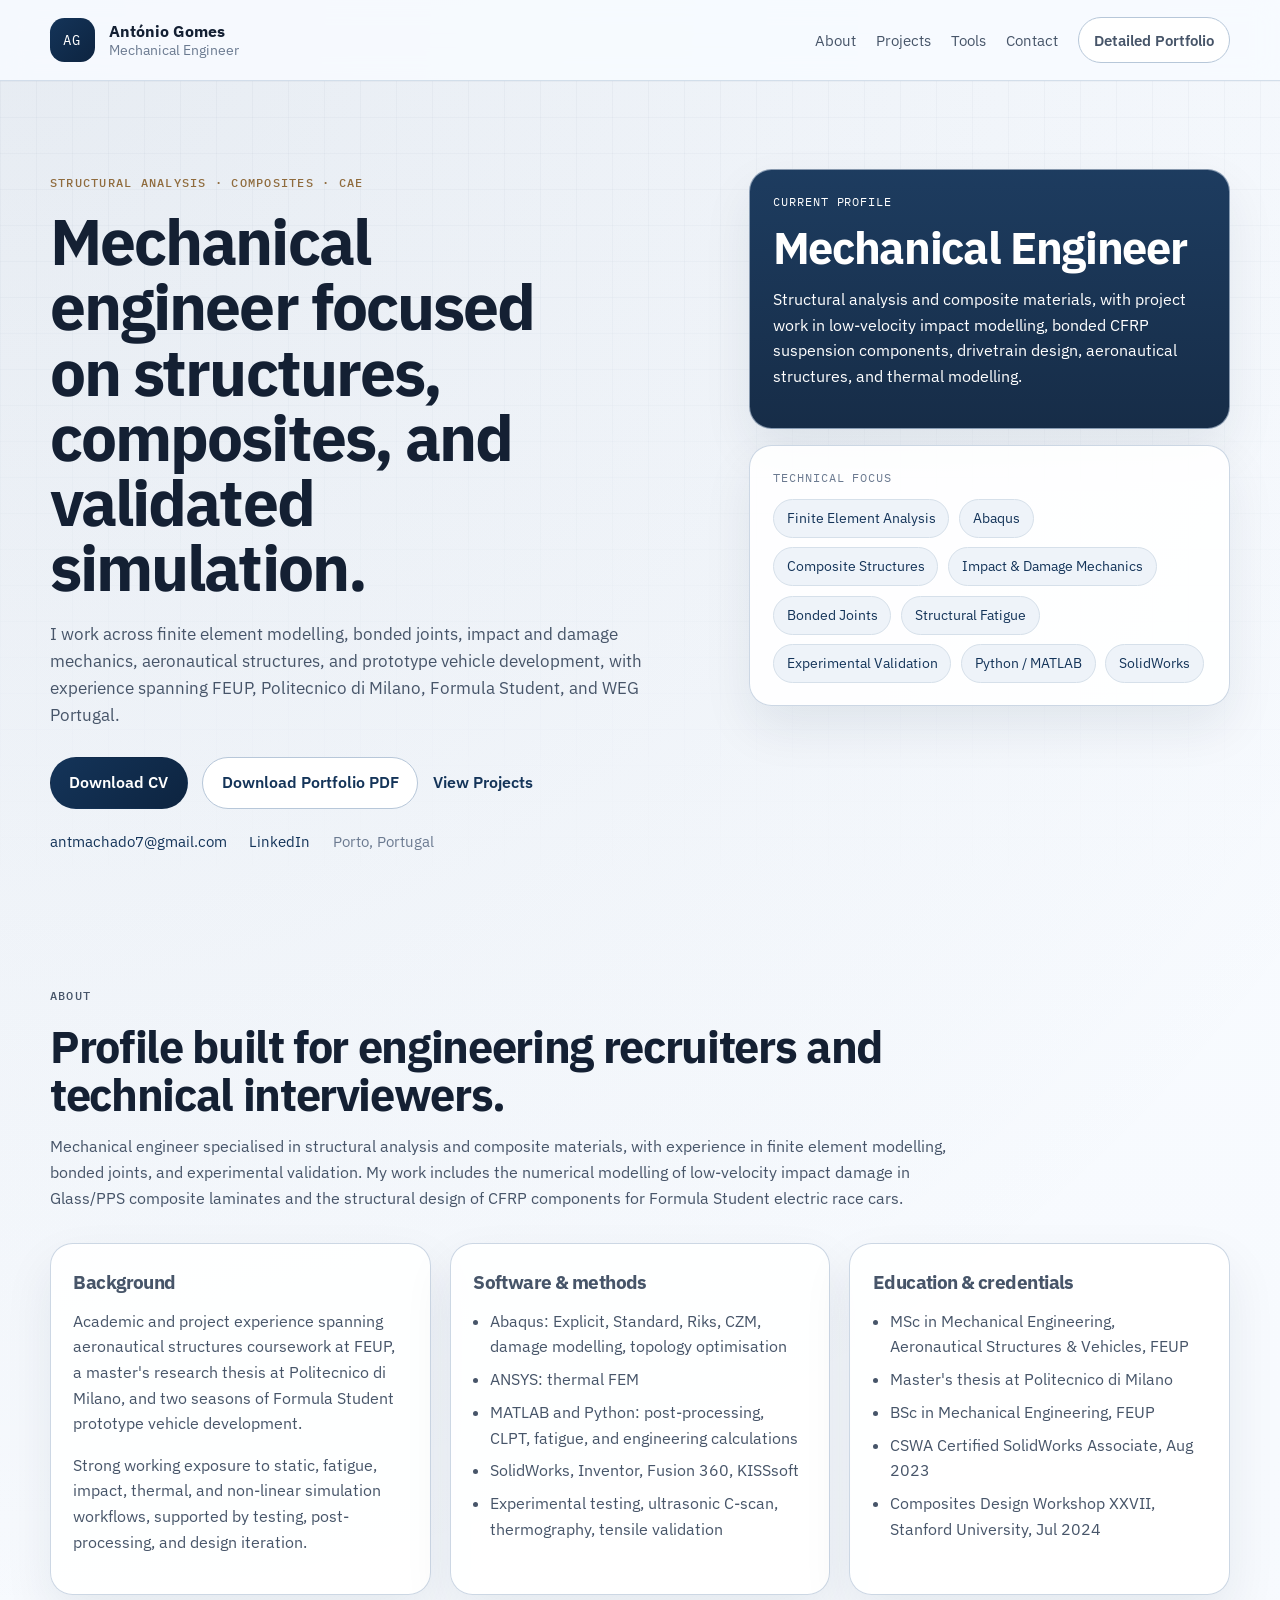
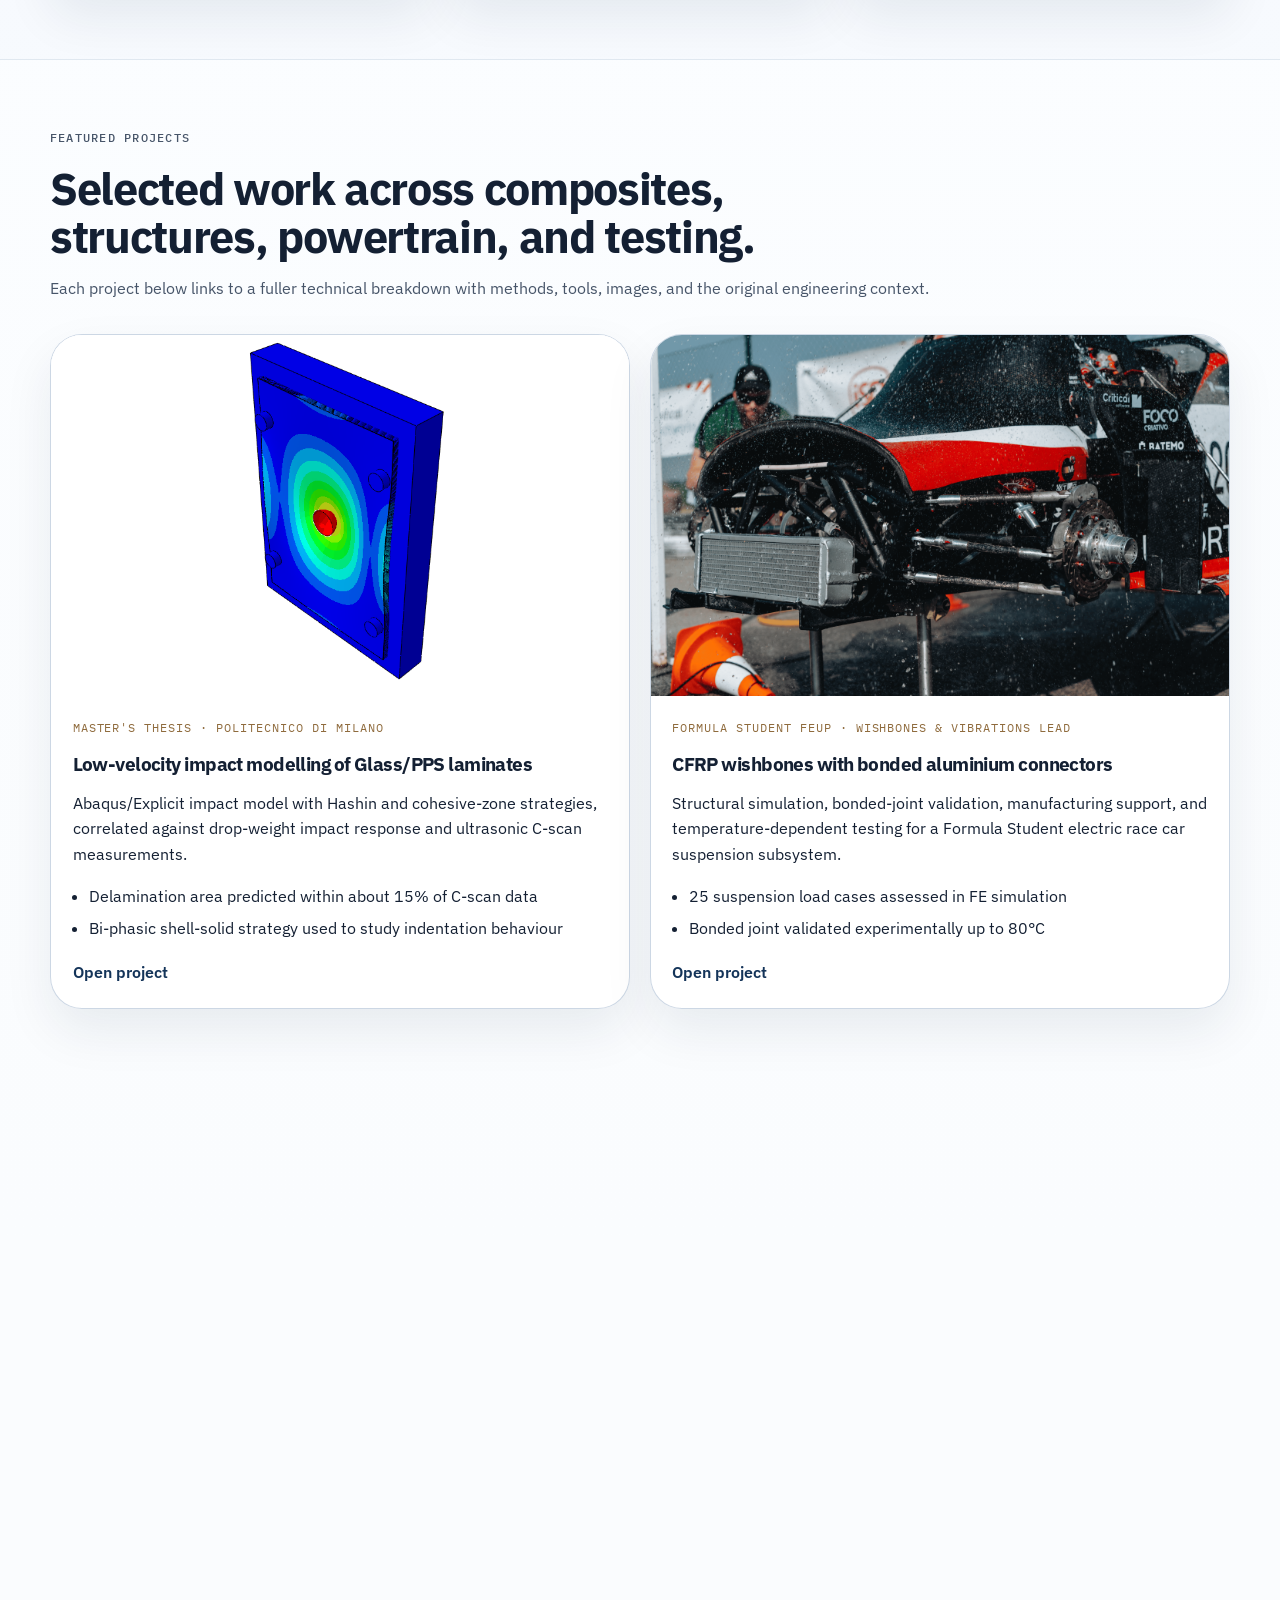
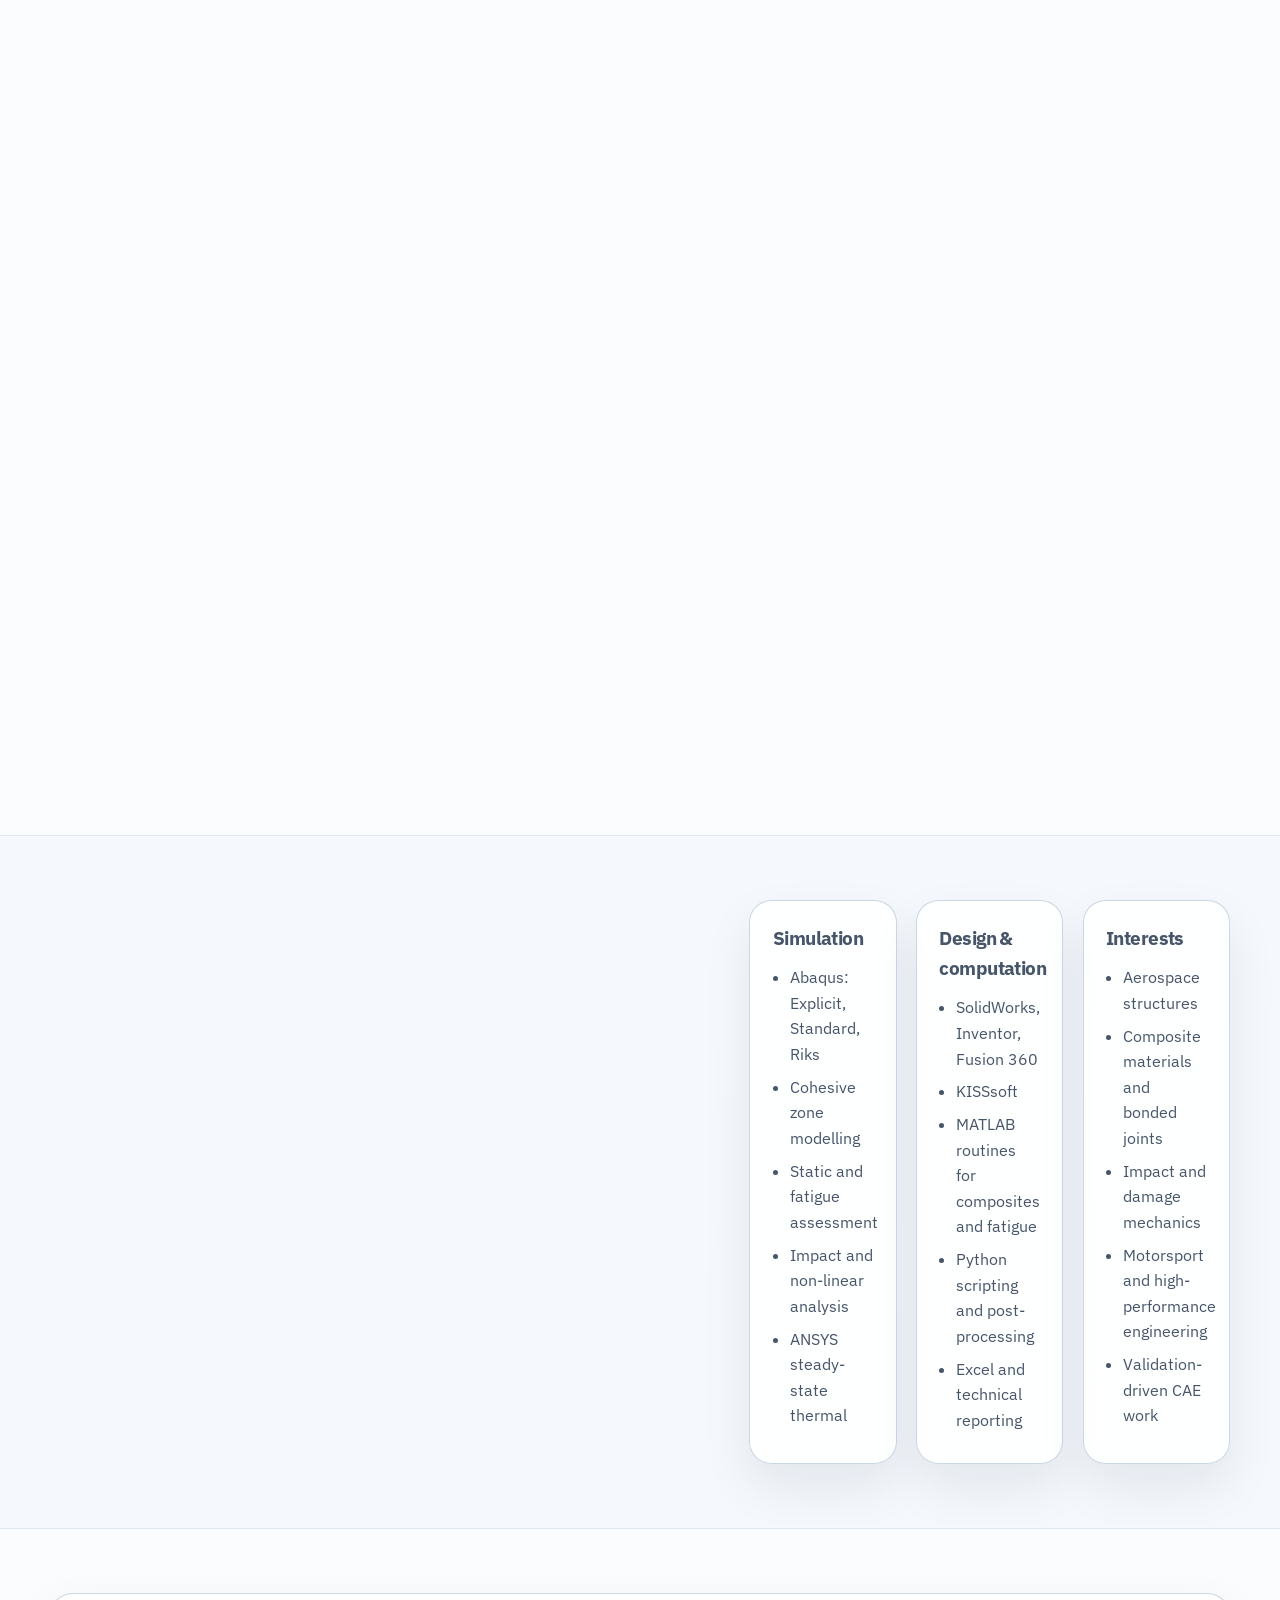
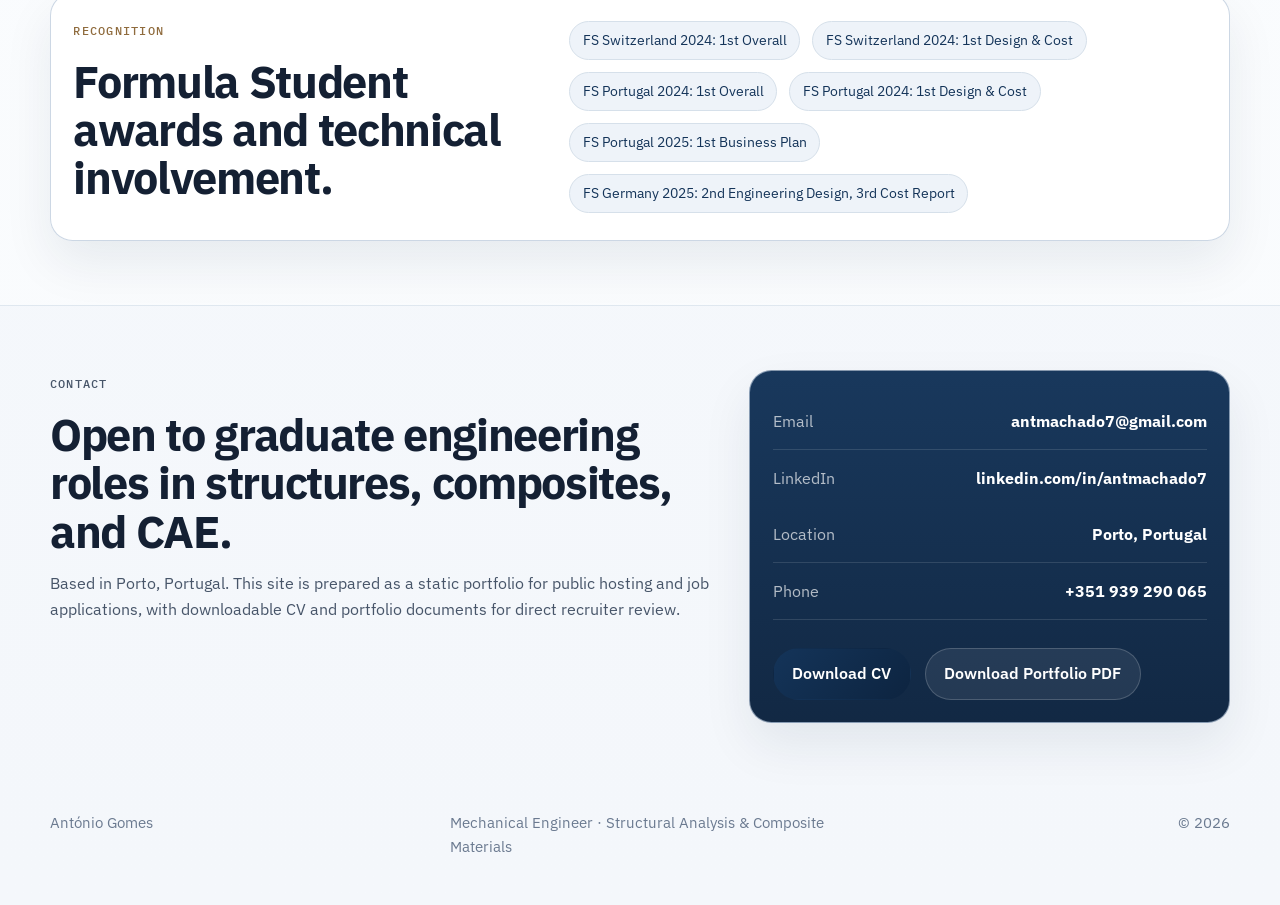
==== index.html @ a205219a "Add files via upload" ====
<!DOCTYPE html>
<html lang="en">
<head>
  <meta charset="UTF-8">
  <meta name="viewport" content="width=device-width, initial-scale=1.0">
  <title>António Gomes | Mechanical Engineer</title>
  <meta name="description" content="Mechanical engineering portfolio of António Gomes, focused on structural analysis, composite materials, finite element modelling, bonded joints, impact mechanics, and prototype vehicle development.">
  <link rel="icon" type="image/svg+xml" href="assets/icons/favicon.svg">
  <link rel="preconnect" href="https://fonts.googleapis.com">
  <link rel="preconnect" href="https://fonts.gstatic.com" crossorigin>
  <link href="https://fonts.googleapis.com/css2?family=IBM+Plex+Mono:wght@400;500&family=IBM+Plex+Sans:wght@300;400;500;600;700&display=swap" rel="stylesheet">
  <link rel="stylesheet" href="assets/css/styles.css">
</head>
<body>
  <a class="skip-link" href="#main-content">Skip to content</a>

  <header class="site-header">
    <div class="container header-inner">
      <a class="brand" href="index.html" aria-label="António Gomes home">
        <span class="brand-mark">AG</span>
        <span class="brand-text">
          <strong>António Gomes</strong>
          <span>Mechanical Engineer</span>
        </span>
      </a>

      <button class="nav-toggle" type="button" aria-expanded="false" aria-controls="site-nav" data-nav-toggle>
        <span></span>
        <span></span>
        <span></span>
        <span class="sr-only">Toggle navigation</span>
      </button>

      <nav class="site-nav" id="site-nav" data-nav>
        <a href="#about">About</a>
        <a href="#featured-projects">Projects</a>
        <a href="#tools">Tools</a>
        <a href="#contact">Contact</a>
        <a class="button button-secondary button-small" href="projects.html">Detailed Portfolio</a>
      </nav>
    </div>
  </header>

  <main id="main-content">
    <section class="hero">
      <div class="container hero-grid">
        <div class="hero-copy reveal">
          <p class="eyebrow">Structural analysis · composites · CAE</p>
          <h1>Mechanical engineer focused on structures, composites, and validated simulation.</h1>
          <p class="hero-intro">
            I work across finite element modelling, bonded joints, impact and damage mechanics, aeronautical structures,
            and prototype vehicle development, with experience spanning FEUP, Politecnico di Milano, Formula Student,
            and WEG Portugal.
          </p>

          <div class="hero-actions">
            <a class="button" href="assets/docs/Antonio_Gomes_CV.pdf" download>Download CV</a>
            <a class="button button-secondary" href="assets/docs/Antonio_Gomes_Portfolio.pdf" download>Download Portfolio PDF</a>
            <a class="button button-link" href="projects.html">View Projects</a>
          </div>

          <ul class="hero-links" aria-label="Quick links">
            <li><a href="mailto:antmachado7@gmail.com">antmachado7@gmail.com</a></li>
            <li><a href="https://www.linkedin.com/in/antmachado7/" target="_blank" rel="noreferrer">LinkedIn</a></li>
            <li><span>Porto, Portugal</span></li>
          </ul>
        </div>

        <aside class="hero-panel reveal">
          <div class="panel-card stat-card">
            <p class="card-label">Current profile</p>
            <h2>Mechanical Engineer</h2>
            <p>
              Structural analysis and composite materials, with project work in low-velocity impact modelling,
              bonded CFRP suspension components, drivetrain design, aeronautical structures, and thermal modelling.
            </p>
          </div>

          <div class="panel-card focus-card">
            <p class="card-label">Technical focus</p>
            <div class="chip-grid">
              <span>Finite Element Analysis</span>
              <span>Abaqus</span>
              <span>Composite Structures</span>
              <span>Impact &amp; Damage Mechanics</span>
              <span>Bonded Joints</span>
              <span>Structural Fatigue</span>
              <span>Experimental Validation</span>
              <span>Python / MATLAB</span>
              <span>SolidWorks</span>
            </div>
          </div>
        </aside>
      </div>
    </section>

    <section class="section" id="about">
      <div class="container">
        <div class="section-heading reveal">
          <p class="eyebrow">About</p>
          <h2>Profile built for engineering recruiters and technical interviewers.</h2>
          <p>
            Mechanical engineer specialised in structural analysis and composite materials, with experience in finite element
            modelling, bonded joints, and experimental validation. My work includes the numerical modelling of low-velocity
            impact damage in Glass/PPS composite laminates and the structural design of CFRP components for Formula Student
            electric race cars.
          </p>
        </div>

        <div class="about-grid">
          <article class="info-card reveal">
            <h3>Background</h3>
            <p>
              Academic and project experience spanning aeronautical structures coursework at FEUP, a master's research thesis
              at Politecnico di Milano, and two seasons of Formula Student prototype vehicle development.
            </p>
            <p>
              Strong working exposure to static, fatigue, impact, thermal, and non-linear simulation workflows, supported by
              testing, post-processing, and design iteration.
            </p>
          </article>

          <article class="info-card reveal">
            <h3>Software &amp; methods</h3>
            <ul class="list-clean">
              <li>Abaqus: Explicit, Standard, Riks, CZM, damage modelling, topology optimisation</li>
              <li>ANSYS: thermal FEM</li>
              <li>MATLAB and Python: post-processing, CLPT, fatigue, and engineering calculations</li>
              <li>SolidWorks, Inventor, Fusion 360, KISSsoft</li>
              <li>Experimental testing, ultrasonic C-scan, thermography, tensile validation</li>
            </ul>
          </article>

          <article class="info-card reveal">
            <h3>Education &amp; credentials</h3>
            <ul class="list-clean">
              <li>MSc in Mechanical Engineering, Aeronautical Structures &amp; Vehicles, FEUP</li>
              <li>Master's thesis at Politecnico di Milano</li>
              <li>BSc in Mechanical Engineering, FEUP</li>
              <li>CSWA Certified SolidWorks Associate, Aug 2023</li>
              <li>Composites Design Workshop XXVII, Stanford University, Jul 2024</li>
            </ul>
          </article>
        </div>
      </div>
    </section>

    <section class="section section-alt" id="featured-projects">
      <div class="container">
        <div class="section-heading reveal">
          <p class="eyebrow">Featured projects</p>
          <h2>Selected work across composites, structures, powertrain, and testing.</h2>
          <p>
            Each project below links to a fuller technical breakdown with methods, tools, images, and the original engineering context.
          </p>
        </div>

        <div class="project-grid">
          <article class="project-card reveal">
            <img src="assets/images/CAE_U.png" alt="Finite element impact simulation of a Glass/PPS composite laminate">
            <div class="project-card-body">
              <p class="project-meta">Master's thesis · Politecnico di Milano</p>
              <h3>Low-velocity impact modelling of Glass/PPS laminates</h3>
              <p>
                Abaqus/Explicit impact model with Hashin and cohesive-zone strategies, correlated against drop-weight impact
                response and ultrasonic C-scan measurements.
              </p>
              <ul class="project-points">
                <li>Delamination area predicted within about 15% of C-scan data</li>
                <li>Bi-phasic shell-solid strategy used to study indentation behaviour</li>
              </ul>
              <a href="projects.html#masters-thesis" class="text-link">Open project</a>
            </div>
          </article>

          <article class="project-card reveal">
            <img src="assets/images/WB_Divider.png" alt="Formula Student rear suspension with CFRP wishbones">
            <div class="project-card-body">
              <p class="project-meta">Formula Student FEUP · Wishbones &amp; vibrations lead</p>
              <h3>CFRP wishbones with bonded aluminium connectors</h3>
              <p>
                Structural simulation, bonded-joint validation, manufacturing support, and temperature-dependent testing
                for a Formula Student electric race car suspension subsystem.
              </p>
              <ul class="project-points">
                <li>25 suspension load cases assessed in FE simulation</li>
                <li>Bonded joint validated experimentally up to 80°C</li>
              </ul>
              <a href="projects.html#formula-wishbones" class="text-link">Open project</a>
            </div>
          </article>

          <article class="project-card reveal">
            <img src="assets/images/Transmission_CAD.png" alt="Formula Student drivetrain CAD assembly">
            <div class="project-card-body">
              <p class="project-meta">Formula Student FEUP · Transmission engineer</p>
              <h3>Drivetrain and transmission development</h3>
              <p>
                Drivetrain component development, tripod interface verification, safe-life fatigue work, and topology-led
                mass reduction for FSFEUP-02.
              </p>
              <ul class="project-points">
                <li>4 kg drivetrain reduction versus the previous prototype</li>
                <li>Tripod housing reduced from 1.407 kg to 0.920 kg</li>
              </ul>
              <a href="projects.html#formula-transmission" class="text-link">Open project</a>
            </div>
          </article>

          <article class="project-card reveal">
            <img src="assets/images/Wireframe_FEM.png" alt="Aircraft wing-box structural model">
            <div class="project-card-body">
              <p class="project-meta">FEUP MSc · Aeronautical structures</p>
              <h3>Wing-box structural, fatigue, and damage-tolerance work</h3>
              <p>
                Aircraft wing-box static verification, composite fatigue assessment, and inspection-based damage tolerance
                analysis using Abaqus, MATLAB, and analytical post-processing.
              </p>
              <ul class="project-points">
                <li>Static certification checks across spars, ribs, and skin panels</li>
                <li>Fatigue and composite ply assessment under gust-driven loading</li>
              </ul>
              <a href="projects.html#aero-structures" class="text-link">Open project</a>
            </div>
          </article>

          <article class="project-card reveal">
            <img src="assets/images/WEG.png" alt="Thermal validation setup for electric motor housing">
            <div class="project-card-body">
              <p class="project-meta">WEG Portugal · Internship</p>
              <h3>Thermal modelling of electric motor housings</h3>
              <p>
                ANSYS-based thermal simulation and experimental validation to evaluate the transition from cast-iron housings
                to steel housings with welded fins.
              </p>
              <ul class="project-points">
                <li>Corrected model matched tests within 7.7%</li>
                <li>Chamfered fins outperformed non-chamfered alternatives</li>
              </ul>
              <a href="projects.html#weg-internship" class="text-link">Open project</a>
            </div>
          </article>
        </div>
      </div>
    </section>

    <section class="section" id="tools">
      <div class="container tools-grid">
        <div class="section-heading reveal">
          <p class="eyebrow">Engineering toolkit</p>
          <h2>Methods and software used across the portfolio.</h2>
          <p>
            The site is structured so a recruiter can scan the overview quickly, while an interviewer can move into project detail and validation logic.
          </p>
        </div>

        <div class="stack-columns">
          <article class="stack-card reveal">
            <h3>Simulation</h3>
            <ul class="list-clean">
              <li>Abaqus: Explicit, Standard, Riks</li>
              <li>Cohesive zone modelling</li>
              <li>Static and fatigue assessment</li>
              <li>Impact and non-linear analysis</li>
              <li>ANSYS steady-state thermal</li>
            </ul>
          </article>

          <article class="stack-card reveal">
            <h3>Design &amp; computation</h3>
            <ul class="list-clean">
              <li>SolidWorks, Inventor, Fusion 360</li>
              <li>KISSsoft</li>
              <li>MATLAB routines for composites and fatigue</li>
              <li>Python scripting and post-processing</li>
              <li>Excel and technical reporting</li>
            </ul>
          </article>

          <article class="stack-card reveal">
            <h3>Interests</h3>
            <ul class="list-clean">
              <li>Aerospace structures</li>
              <li>Composite materials and bonded joints</li>
              <li>Impact and damage mechanics</li>
              <li>Motorsport and high-performance engineering</li>
              <li>Validation-driven CAE work</li>
            </ul>
          </article>
        </div>
      </div>
    </section>

    <section class="section section-alt">
      <div class="container">
        <div class="awards-strip reveal">
          <div>
            <p class="eyebrow">Recognition</p>
            <h2>Formula Student awards and technical involvement.</h2>
          </div>
          <div class="award-list">
            <span>FS Switzerland 2024: 1st Overall</span>
            <span>FS Switzerland 2024: 1st Design &amp; Cost</span>
            <span>FS Portugal 2024: 1st Overall</span>
            <span>FS Portugal 2024: 1st Design &amp; Cost</span>
            <span>FS Portugal 2025: 1st Business Plan</span>
            <span>FS Germany 2025: 2nd Engineering Design, 3rd Cost Report</span>
          </div>
        </div>
      </div>
    </section>

    <section class="section contact-section" id="contact">
      <div class="container contact-grid">
        <div class="contact-copy reveal">
          <p class="eyebrow">Contact</p>
          <h2>Open to graduate engineering roles in structures, composites, and CAE.</h2>
          <p>
            Based in Porto, Portugal. This site is prepared as a static portfolio for public hosting and job applications,
            with downloadable CV and portfolio documents for direct recruiter review.
          </p>
        </div>

        <div class="contact-card reveal">
          <a class="contact-row" href="mailto:antmachado7@gmail.com">
            <span>Email</span>
            <strong>antmachado7@gmail.com</strong>
          </a>
          <a class="contact-row" href="https://www.linkedin.com/in/antmachado7/" target="_blank" rel="noreferrer">
            <span>LinkedIn</span>
            <strong>linkedin.com/in/antmachado7</strong>
          </a>
          <div class="contact-row">
            <span>Location</span>
            <strong>Porto, Portugal</strong>
          </div>
          <div class="contact-row">
            <span>Phone</span>
            <strong>+351 939 290 065</strong>
          </div>

          <div class="contact-actions">
            <a class="button" href="assets/docs/Antonio_Gomes_CV.pdf" download>Download CV</a>
            <a class="button button-secondary" href="assets/docs/Antonio_Gomes_Portfolio.pdf" download>Download Portfolio PDF</a>
          </div>
        </div>
      </div>
    </section>
  </main>

  <footer class="site-footer">
    <div class="container footer-inner">
      <p>António Gomes</p>
      <p>Mechanical Engineer · Structural Analysis &amp; Composite Materials</p>
      <p>&copy; <span data-current-year></span></p>
    </div>
  </footer>

  <script src="assets/js/main.js"></script>
</body>
</html>
---- assets/css/styles.css ----
:root {
  --bg: #f4f7fb;
  --surface: #ffffff;
  --surface-alt: #eef3f9;
  --surface-strong: #dfe8f3;
  --ink: #142033;
  --ink-soft: #475569;
  --ink-muted: #6b7a90;
  --line: #d6e0ea;
  --line-strong: #b7c7d9;
  --brand: #143459;
  --brand-deep: #0d2440;
  --brand-soft: #dbe7f5;
  --accent: #8f6b3d;
  --accent-soft: #efe4d4;
  --shadow: 0 22px 50px rgba(17, 34, 61, 0.08);
  --radius-sm: 0.9rem;
  --radius-md: 1.4rem;
  --radius-lg: 2rem;
  --container: 1180px;
  --font-sans: "IBM Plex Sans", sans-serif;
  --font-mono: "IBM Plex Mono", monospace;
}

*,
*::before,
*::after {
  box-sizing: border-box;
}

html {
  scroll-behavior: smooth;
}

body {
  margin: 0;
  font-family: var(--font-sans);
  color: var(--ink);
  background:
    radial-gradient(circle at top left, rgba(20, 52, 89, 0.08), transparent 28%),
    linear-gradient(180deg, #f8fbff 0%, var(--bg) 100%);
  line-height: 1.6;
}

img {
  max-width: 100%;
  display: block;
}

a {
  color: inherit;
  text-decoration: none;
}

p,
ul,
h1,
h2,
h3 {
  margin-top: 0;
}

.container {
  width: min(calc(100% - 2rem), var(--container));
  margin: 0 auto;
}

.skip-link,
.sr-only {
  position: absolute;
  width: 1px;
  height: 1px;
  padding: 0;
  margin: -1px;
  overflow: hidden;
  clip: rect(0, 0, 0, 0);
  white-space: nowrap;
  border: 0;
}

.skip-link:focus {
  position: fixed;
  left: 1rem;
  top: 1rem;
  z-index: 1000;
  width: auto;
  height: auto;
  margin: 0;
  clip: auto;
  padding: 0.8rem 1rem;
  border-radius: 999px;
  background: var(--brand);
  color: #fff;
}

.site-header {
  position: sticky;
  top: 0;
  z-index: 30;
  backdrop-filter: blur(14px);
  background: rgba(248, 251, 255, 0.88);
  border-bottom: 1px solid rgba(183, 199, 217, 0.55);
}

.header-inner {
  display: flex;
  align-items: center;
  justify-content: space-between;
  gap: 1rem;
  min-height: 5rem;
}

.brand {
  display: inline-flex;
  align-items: center;
  gap: 0.9rem;
}

.brand-mark {
  display: inline-grid;
  place-items: center;
  width: 2.8rem;
  height: 2.8rem;
  border-radius: 0.9rem;
  background: linear-gradient(135deg, var(--brand) 0%, var(--brand-deep) 100%);
  color: #fff;
  font-family: var(--font-mono);
  font-size: 0.9rem;
  letter-spacing: 0.08em;
}

.brand-text {
  display: flex;
  flex-direction: column;
  line-height: 1.2;
}

.brand-text strong {
  font-size: 1rem;
}

.brand-text span {
  color: var(--ink-muted);
  font-size: 0.9rem;
}

.site-nav {
  display: flex;
  align-items: center;
  gap: 1.25rem;
}

.site-nav a {
  font-size: 0.95rem;
  color: var(--ink-soft);
}

.site-nav a:hover,
.site-nav a:focus-visible,
.text-link:hover,
.text-link:focus-visible {
  color: var(--brand);
}

.nav-toggle {
  display: none;
  background: transparent;
  border: 0;
  padding: 0.35rem;
}

.nav-toggle span:not(.sr-only) {
  display: block;
  width: 1.45rem;
  height: 2px;
  margin: 0.26rem 0;
  border-radius: 999px;
  background: var(--brand);
}

.button {
  display: inline-flex;
  align-items: center;
  justify-content: center;
  gap: 0.4rem;
  min-height: 2.9rem;
  padding: 0.75rem 1.15rem;
  border-radius: 999px;
  border: 1px solid transparent;
  background: linear-gradient(135deg, var(--brand) 0%, var(--brand-deep) 100%);
  color: #fff;
  font-weight: 600;
  transition: transform 0.2s ease, box-shadow 0.2s ease, background 0.2s ease;
}

.button:hover,
.button:focus-visible {
  transform: translateY(-1px);
  box-shadow: 0 12px 24px rgba(20, 52, 89, 0.18);
}

.button-secondary {
  background: #fff;
  color: var(--brand);
  border-color: var(--line-strong);
}

.button-link {
  background: transparent;
  color: var(--brand);
  border-color: transparent;
  padding-inline: 0;
  min-height: 2rem;
}

.button-small {
  min-height: 2.45rem;
  padding: 0.6rem 0.95rem;
}

.hero,
.page-hero {
  position: relative;
  padding: 5.5rem 0 4rem;
}

.hero::before,
.page-hero::before {
  content: "";
  position: absolute;
  inset: 0;
  background-image:
    linear-gradient(rgba(20, 52, 89, 0.05) 1px, transparent 1px),
    linear-gradient(90deg, rgba(20, 52, 89, 0.05) 1px, transparent 1px);
  background-size: 36px 36px;
  mask-image: linear-gradient(180deg, rgba(0, 0, 0, 0.6), transparent);
  pointer-events: none;
}

.hero-grid,
.page-hero-grid,
.contact-grid,
.tools-grid {
  display: grid;
  grid-template-columns: 1.25fr 0.9fr;
  gap: 2rem;
  align-items: start;
}

.page-hero-compact {
  padding-bottom: 2rem;
}

.page-hero-actions {
  display: flex;
  gap: 0.9rem;
  justify-content: flex-end;
  flex-wrap: wrap;
}

.eyebrow {
  display: inline-block;
  margin-bottom: 1rem;
  font-family: var(--font-mono);
  font-size: 0.78rem;
  font-weight: 500;
  letter-spacing: 0.1em;
  text-transform: uppercase;
  color: var(--accent);
}

h1,
h2,
h3 {
  letter-spacing: -0.03em;
}

h1 {
  font-size: clamp(2.6rem, 5vw, 4.8rem);
  line-height: 1.02;
  max-width: 13ch;
  margin-bottom: 1.25rem;
}

h2 {
  font-size: clamp(1.9rem, 3.5vw, 3rem);
  line-height: 1.08;
  margin-bottom: 1rem;
}

h3 {
  font-size: 1.18rem;
  margin-bottom: 0.75rem;
}

.hero-intro,
.section-heading p,
.project-section-header p,
.detail-card,
.info-card,
.stack-card,
.contact-copy p,
.panel-card p {
  color: var(--ink-soft);
}

.hero-intro {
  max-width: 62ch;
  font-size: 1.06rem;
}

.hero-actions,
.contact-actions {
  display: flex;
  gap: 0.9rem;
  flex-wrap: wrap;
  margin: 1.75rem 0 1.3rem;
}

.hero-links {
  display: flex;
  flex-wrap: wrap;
  gap: 1rem 1.4rem;
  list-style: none;
  padding: 0;
  margin: 0;
  color: var(--ink-muted);
  font-size: 0.95rem;
}

.hero-links a {
  color: var(--brand);
}

.panel-card,
.info-card,
.stack-card,
.project-card,
.detail-card,
.contact-card,
.metric-tile,
.awards-strip,
.media-card {
  background: rgba(255, 255, 255, 0.9);
  border: 1px solid rgba(183, 199, 217, 0.7);
  box-shadow: var(--shadow);
}

.panel-card,
.info-card,
.stack-card,
.detail-card,
.contact-card,
.awards-strip {
  border-radius: var(--radius-md);
  padding: 1.4rem;
}

.hero-panel {
  display: grid;
  gap: 1rem;
}

.stat-card {
  background: linear-gradient(180deg, rgba(20, 52, 89, 0.96), rgba(13, 36, 64, 0.96));
  color: #fff;
}

.stat-card p,
.stat-card h2 {
  color: #fff;
}

.card-label {
  margin-bottom: 0.7rem;
  color: rgba(255, 255, 255, 0.75);
  font-family: var(--font-mono);
  font-size: 0.75rem;
  letter-spacing: 0.08em;
  text-transform: uppercase;
}

.focus-card .card-label {
  color: var(--ink-muted);
}

.chip-grid {
  display: flex;
  flex-wrap: wrap;
  gap: 0.6rem;
}

.chip-grid span,
.award-list span,
.anchor-grid a {
  display: inline-flex;
  align-items: center;
  min-height: 2.3rem;
  padding: 0.45rem 0.8rem;
  border-radius: 999px;
  border: 1px solid var(--line);
  background: var(--surface-alt);
  color: var(--brand);
  font-size: 0.88rem;
}

.section {
  padding: 4rem 0;
}

.section-alt {
  background: rgba(255, 255, 255, 0.45);
  border-top: 1px solid rgba(183, 199, 217, 0.4);
  border-bottom: 1px solid rgba(183, 199, 217, 0.4);
}

.section-heading {
  max-width: 56rem;
  margin-bottom: 2rem;
}

.about-grid,
.stack-columns,
.project-grid,
.metrics-grid,
.detail-grid,
.media-grid,
.footer-inner,
.anchor-grid {
  display: grid;
  gap: 1.2rem;
}

.about-grid,
.stack-columns {
  grid-template-columns: repeat(3, minmax(0, 1fr));
}

.project-grid {
  grid-template-columns: repeat(2, minmax(0, 1fr));
}

.project-card {
  overflow: hidden;
  border-radius: var(--radius-lg);
}

.project-card img {
  width: 100%;
  aspect-ratio: 16 / 10;
  object-fit: cover;
  background: linear-gradient(180deg, #f9fbff, #ecf2f8);
}

.project-card-body {
  padding: 1.35rem;
}

.project-meta {
  margin-bottom: 0.7rem;
  color: var(--accent);
  font-family: var(--font-mono);
  font-size: 0.76rem;
  letter-spacing: 0.08em;
  text-transform: uppercase;
}

.project-points,
.list-clean {
  padding-left: 1.05rem;
  margin-bottom: 0;
}

.project-points li,
.list-clean li {
  margin-bottom: 0.45rem;
}

.text-link {
  display: inline-flex;
  margin-top: 0.7rem;
  color: var(--brand);
  font-weight: 600;
}

.awards-strip {
  display: grid;
  grid-template-columns: 0.85fr 1.15fr;
  gap: 1.5rem;
  align-items: center;
}

.award-list {
  display: flex;
  flex-wrap: wrap;
  gap: 0.75rem;
}

.contact-card {
  background: linear-gradient(180deg, rgba(20, 52, 89, 0.98), rgba(13, 36, 64, 0.98));
  color: #fff;
}

.contact-row {
  display: flex;
  justify-content: space-between;
  gap: 1rem;
  padding: 0.95rem 0;
  border-bottom: 1px solid rgba(255, 255, 255, 0.12);
}

.contact-row:last-of-type {
  border-bottom: 0;
}

.contact-row span {
  color: rgba(255, 255, 255, 0.68);
}

.contact-actions {
  margin-bottom: 0;
}

.contact-card .button-secondary {
  background: rgba(255, 255, 255, 0.08);
  color: #fff;
  border-color: rgba(255, 255, 255, 0.18);
}

.site-footer {
  padding: 1.5rem 0 2rem;
}

.footer-inner {
  grid-template-columns: repeat(3, minmax(0, 1fr));
  color: var(--ink-muted);
  font-size: 0.92rem;
}

.footer-inner p:last-child {
  text-align: right;
}

.anchor-grid {
  grid-template-columns: repeat(4, minmax(0, 1fr));
}

.anchor-grid a {
  justify-content: center;
  text-align: center;
}

.project-section {
  scroll-margin-top: 6rem;
}

.project-section-header {
  max-width: 54rem;
  margin-bottom: 1.75rem;
}

.metrics-grid {
  grid-template-columns: repeat(4, minmax(0, 1fr));
  margin-bottom: 1.3rem;
}

.metric-tile {
  border-radius: var(--radius-md);
  padding: 1.15rem;
}

.metric-tile strong {
  display: block;
  margin-bottom: 0.35rem;
  font-size: 1.5rem;
  color: var(--brand);
}

.metric-tile span {
  color: var(--ink-soft);
}

.detail-grid {
  grid-template-columns: repeat(2, minmax(0, 1fr));
  margin-bottom: 1.3rem;
}

.detail-grid-wide {
  align-items: stretch;
}

.media-grid-two {
  grid-template-columns: repeat(2, minmax(0, 1fr));
}

.media-grid-three {
  grid-template-columns: repeat(3, minmax(0, 1fr));
}

.media-card {
  overflow: hidden;
  border-radius: var(--radius-md);
}

.media-card img {
  width: 100%;
  aspect-ratio: 16 / 10;
  object-fit: cover;
  background: linear-gradient(180deg, #f9fbff, #ecf2f8);
}

.media-card figcaption {
  padding: 1rem 1rem 1.1rem;
  color: var(--ink-soft);
  font-size: 0.93rem;
}

.reveal {
  opacity: 0;
  transform: translateY(16px);
  transition: opacity 0.55s ease, transform 0.55s ease;
}

.reveal.is-visible {
  opacity: 1;
  transform: translateY(0);
}

@media (max-width: 980px) {
  .hero-grid,
  .page-hero-grid,
  .contact-grid,
  .tools-grid,
  .awards-strip,
  .about-grid,
  .stack-columns,
  .project-grid,
  .metrics-grid,
  .detail-grid,
  .media-grid-three,
  .media-grid-two,
  .anchor-grid,
  .footer-inner {
    grid-template-columns: 1fr;
  }

  .page-hero-actions {
    justify-content: flex-start;
  }

  .footer-inner p:last-child {
    text-align: left;
  }
}

@media (max-width: 780px) {
  .site-nav {
    position: absolute;
    top: calc(100% + 0.5rem);
    right: 1rem;
    left: 1rem;
    display: none;
    flex-direction: column;
    align-items: stretch;
    gap: 0.75rem;
    padding: 1rem;
    border: 1px solid var(--line);
    border-radius: var(--radius-md);
    background: rgba(255, 255, 255, 0.97);
    box-shadow: var(--shadow);
  }

  .site-nav.is-open {
    display: flex;
  }

  .nav-toggle {
    display: inline-block;
  }

  h1 {
    max-width: 100%;
  }

  .contact-row {
    flex-direction: column;
  }
}

@media (max-width: 560px) {
  .container {
    width: min(calc(100% - 1.25rem), var(--container));
  }

  .hero,
  .page-hero,
  .section {
    padding: 3.25rem 0;
  }

  .panel-card,
  .info-card,
  .stack-card,
  .detail-card,
  .contact-card,
  .awards-strip {
    padding: 1.1rem;
  }

  .project-card-body,
  .media-card figcaption {
    padding-inline: 1rem;
  }

  .button,
  .button-secondary {
    width: 100%;
  }

  .hero-actions,
  .contact-actions,
  .page-hero-actions {
    flex-direction: column;
  }
}
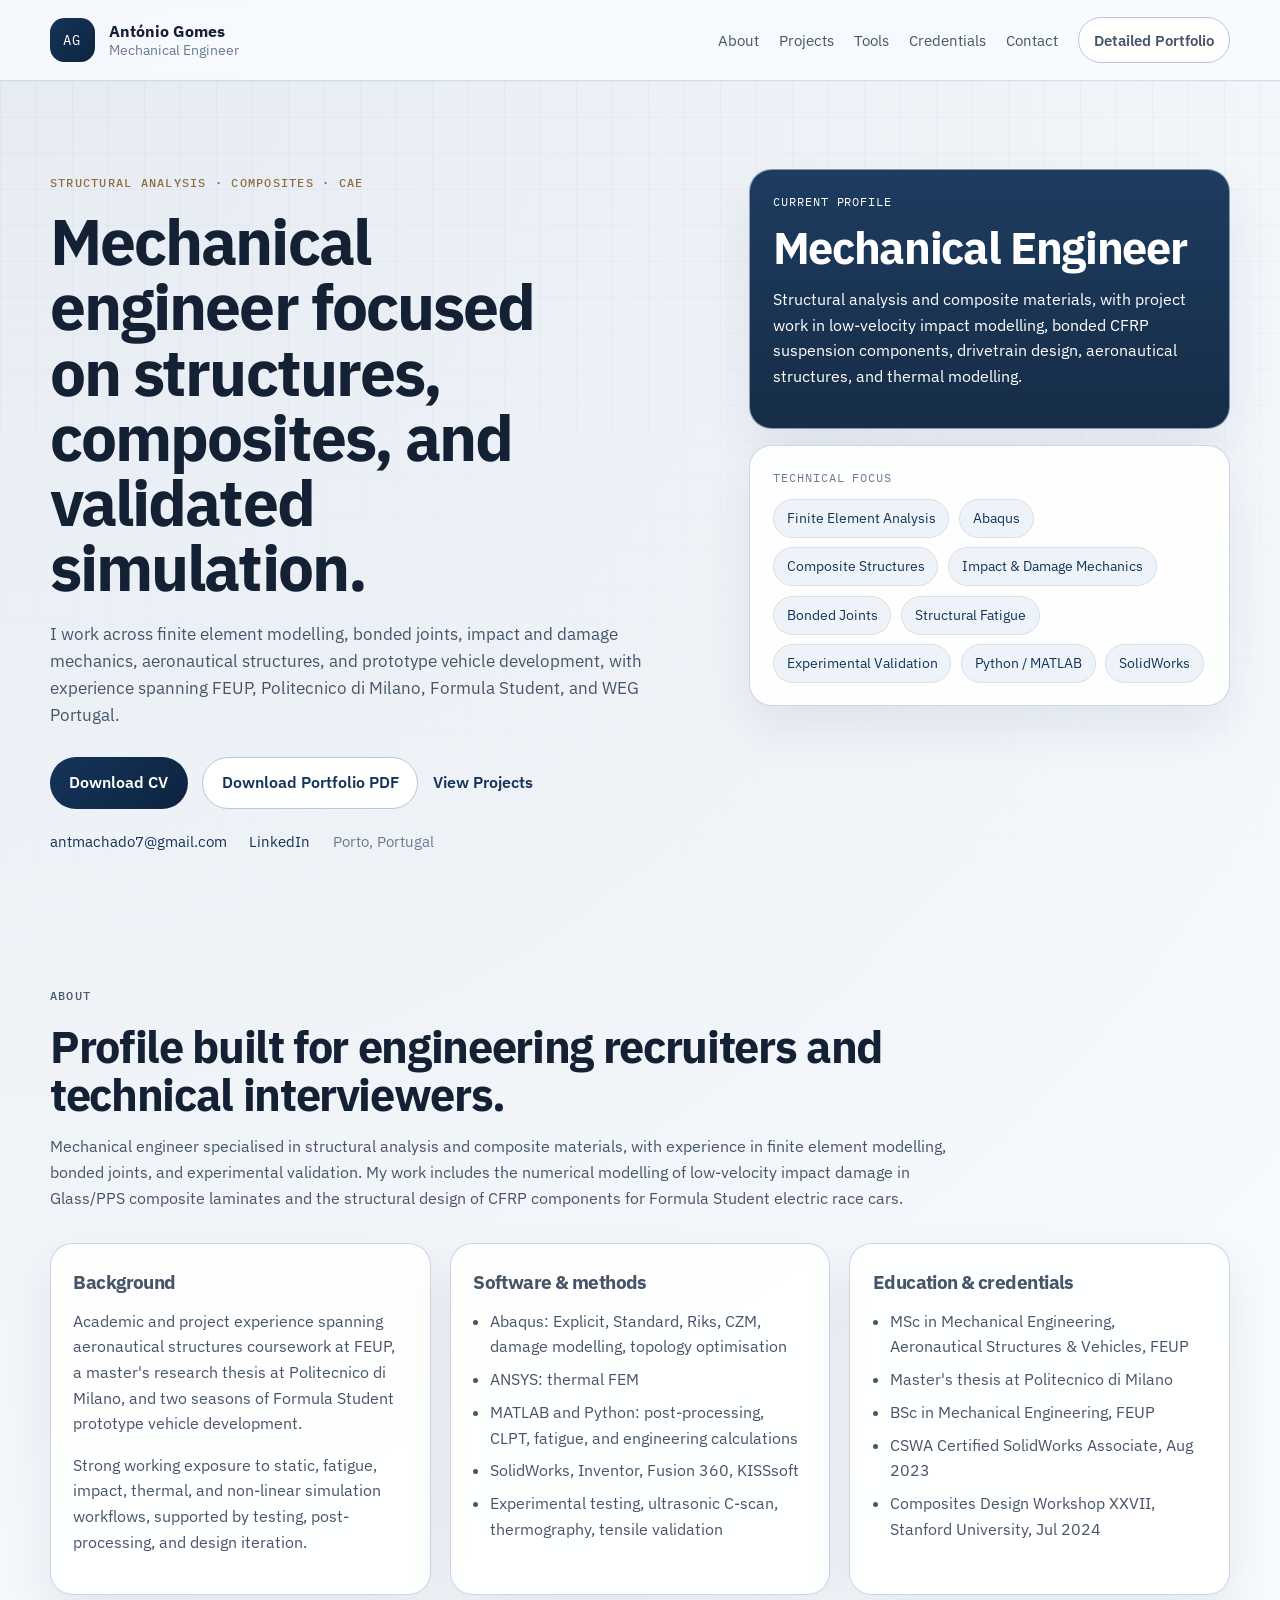
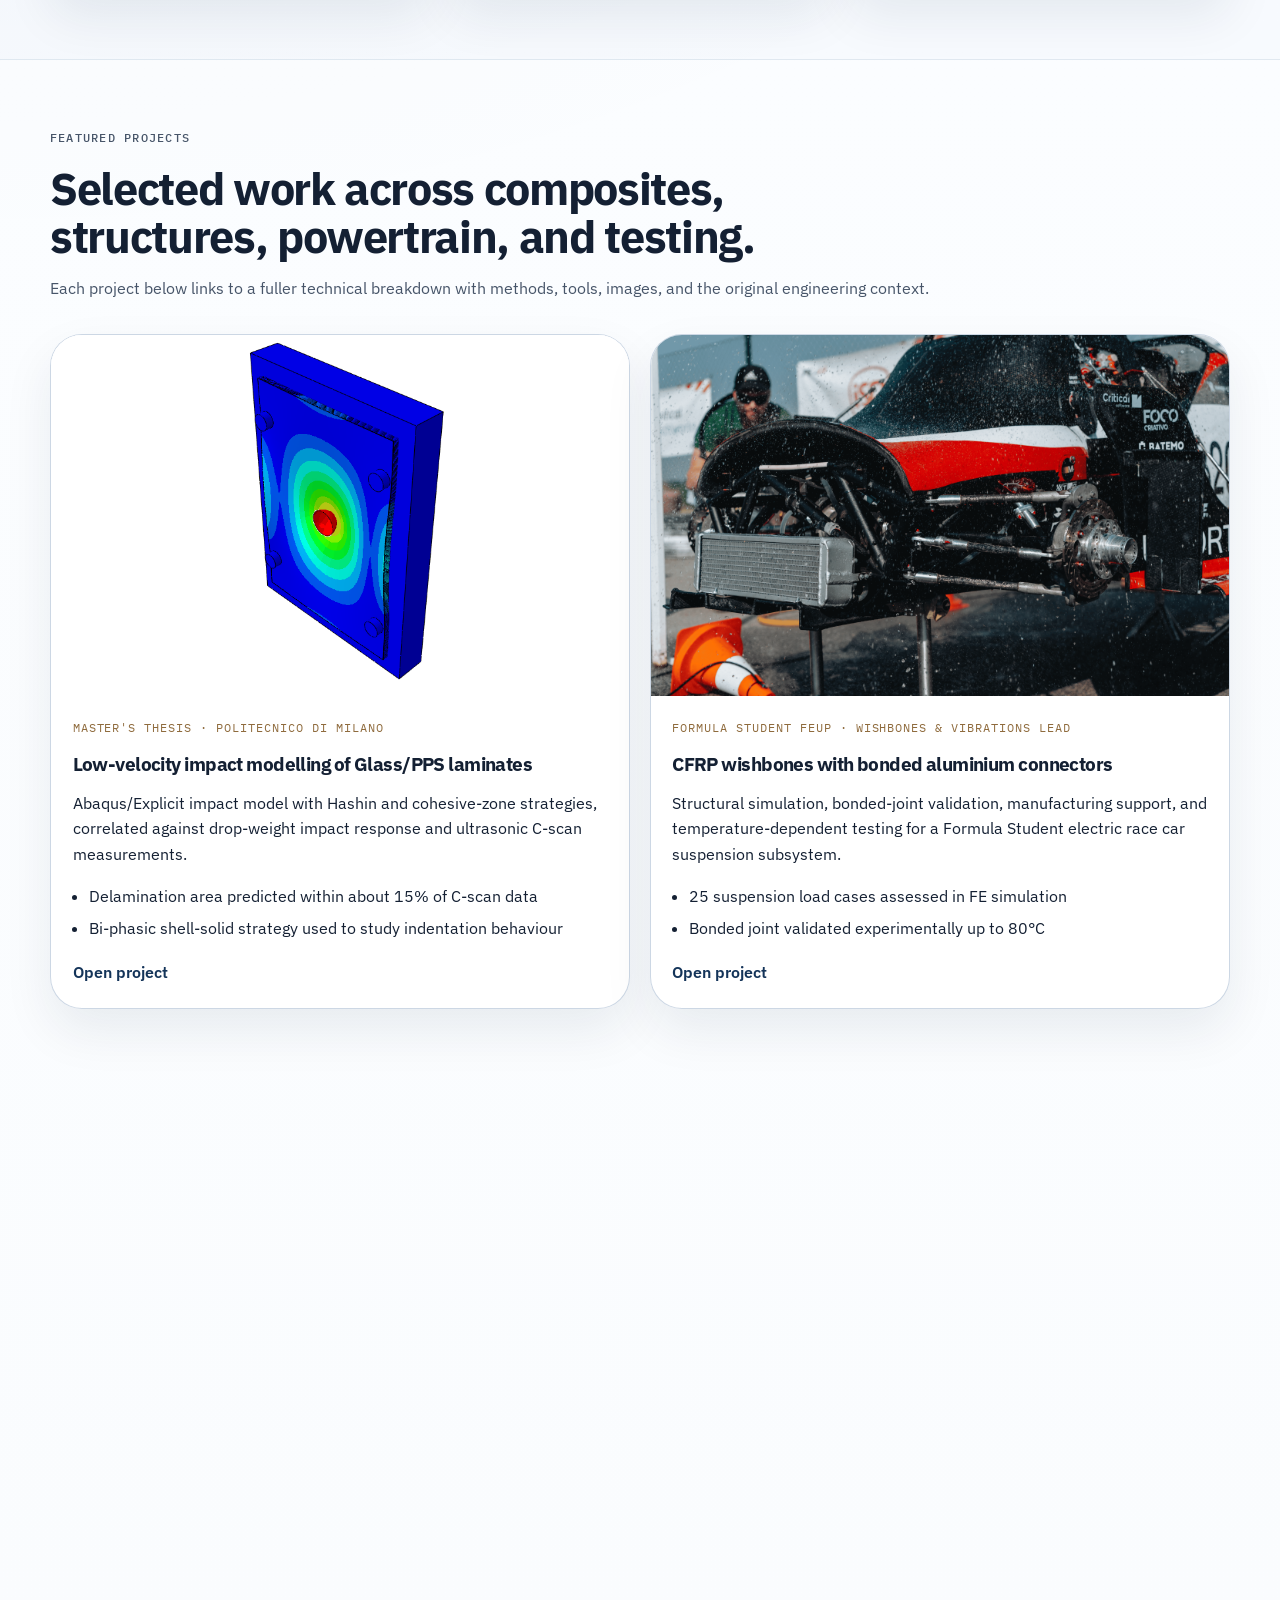
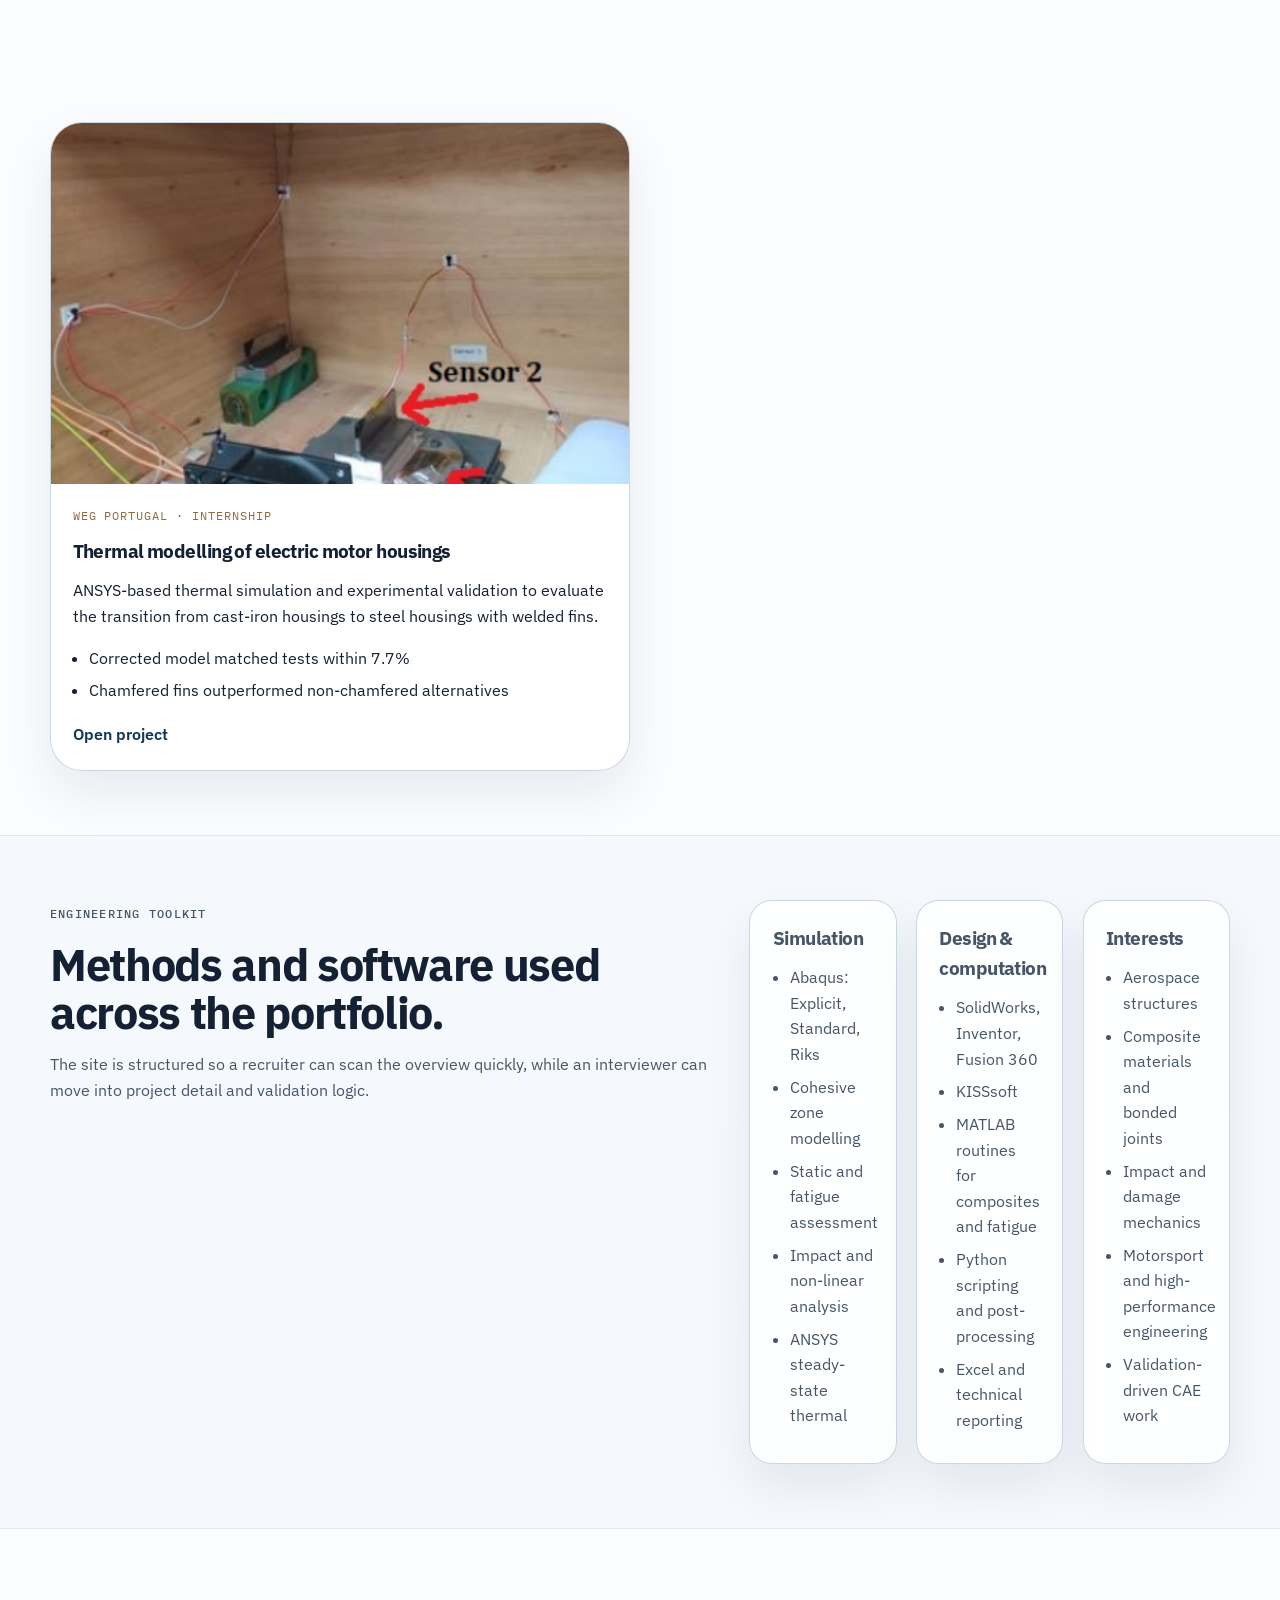
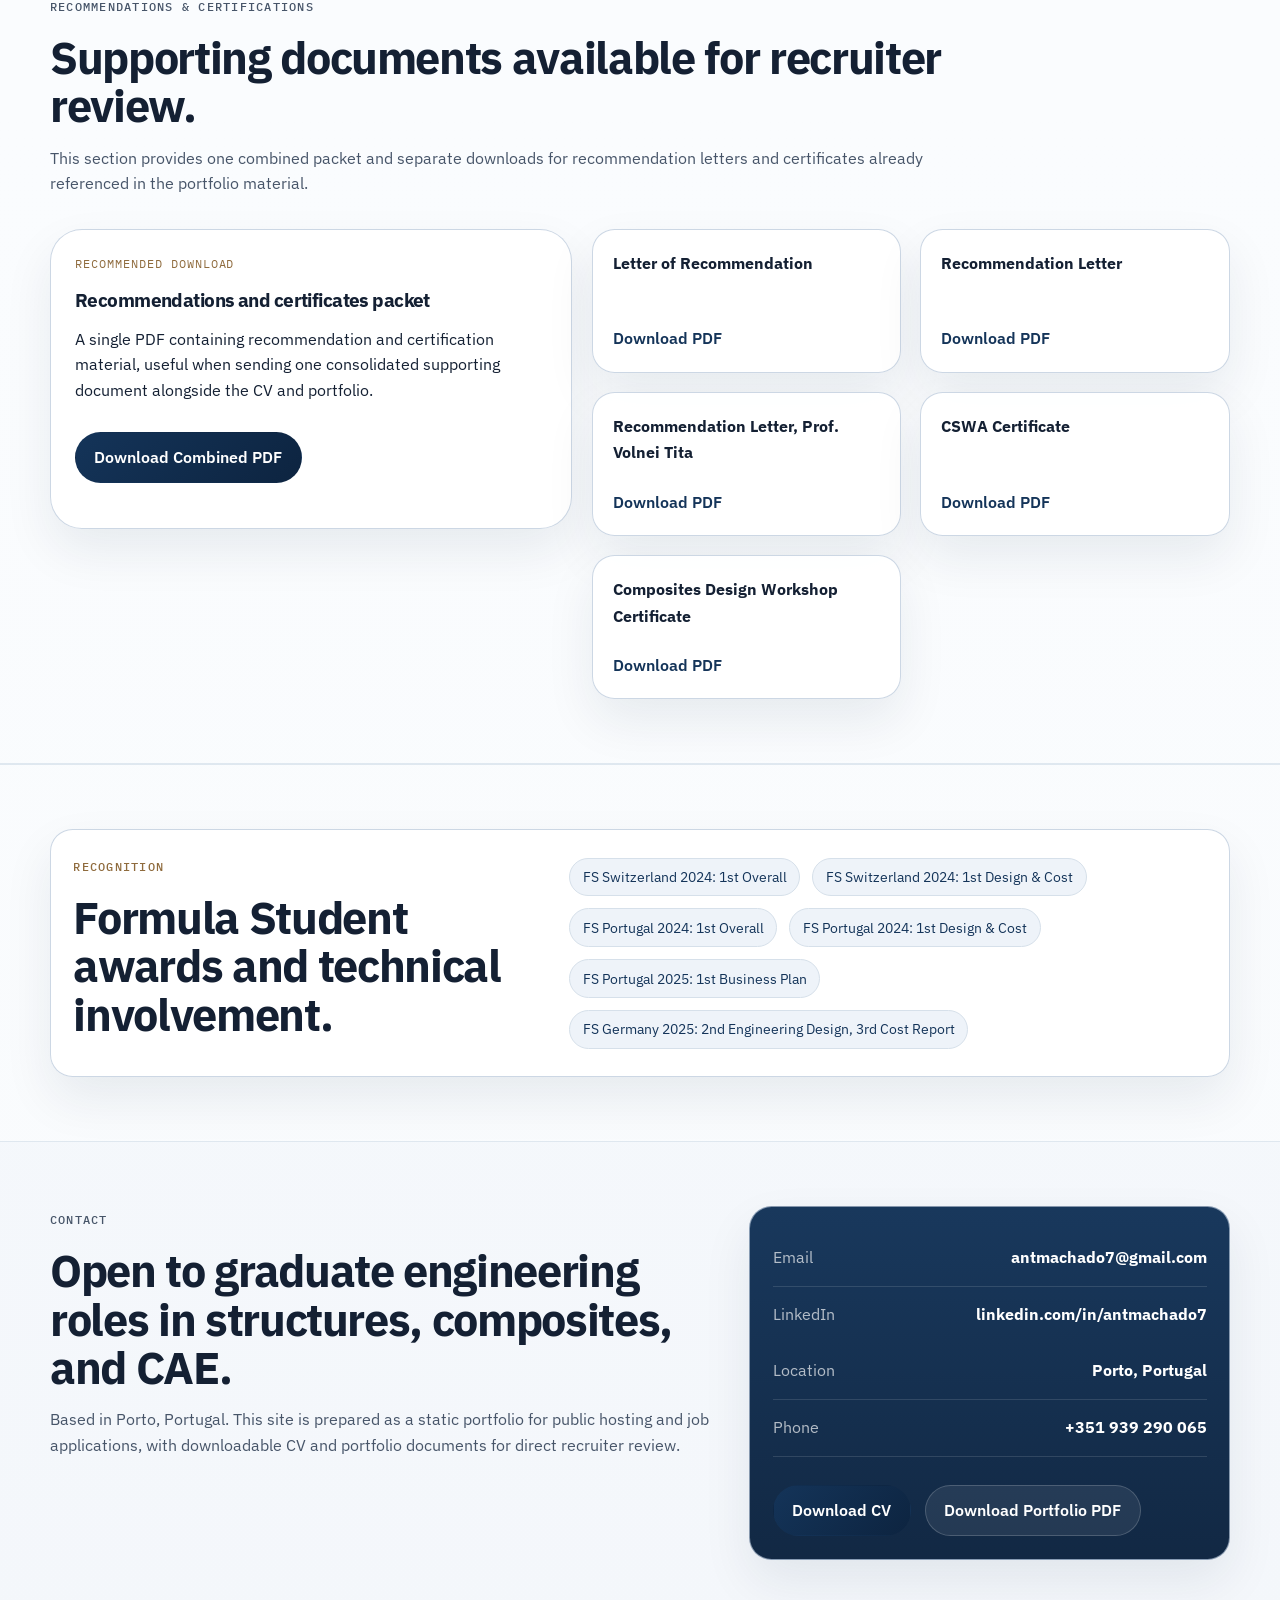
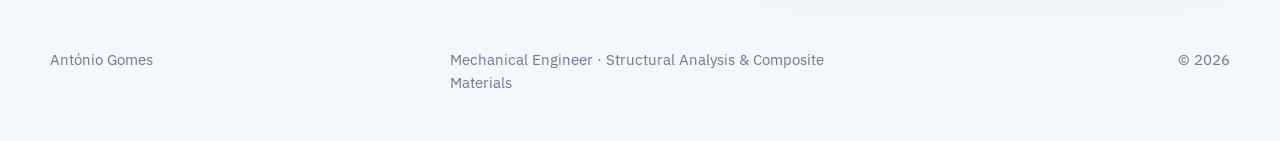
==== commit 89a116dd: "Add files via upload" ====
--- a/index.html
+++ b/index.html
@@ -35,6 +35,7 @@
         <a href="#about">About</a>
         <a href="#featured-projects">Projects</a>
         <a href="#tools">Tools</a>
+        <a href="#credentials">Credentials</a>
         <a href="#contact">Contact</a>
         <a class="button button-secondary button-small" href="projects.html">Detailed Portfolio</a>
       </nav>
@@ -291,6 +292,54 @@
       </div>
     </section>
 
+    <section class="section section-alt" id="credentials">
+      <div class="container">
+        <div class="section-heading reveal">
+          <p class="eyebrow">Recommendations &amp; certifications</p>
+          <h2>Supporting documents available for recruiter review.</h2>
+          <p>
+            This section provides one combined packet and separate downloads for recommendation letters and certificates already referenced in the portfolio material.
+          </p>
+        </div>
+
+        <div class="documents-layout">
+          <article class="document-feature reveal">
+            <p class="project-meta">Recommended download</p>
+            <h3>Recommendations and certificates packet</h3>
+            <p>
+              A single PDF containing recommendation and certification material, useful when sending one consolidated supporting document alongside the CV and portfolio.
+            </p>
+            <div class="hero-actions">
+              <a class="button" href="assets/docs/Antonio_Gomes_Recommendations_and_Certificates.pdf" download>Download Combined PDF</a>
+            </div>
+          </article>
+
+          <div class="document-list">
+            <a class="document-card reveal" href="assets/docs/letter_of_recommendation.pdf" download>
+              <strong>Letter of Recommendation</strong>
+              <span>Download PDF</span>
+            </a>
+            <a class="document-card reveal" href="assets/docs/Recommendation_Letter_AntonioGomes.pdf" download>
+              <strong>Recommendation Letter</strong>
+              <span>Download PDF</span>
+            </a>
+            <a class="document-card reveal" href="assets/docs/Recommendation_Letter_Prof_Volnei_Tita_USP_2026.pdf" download>
+              <strong>Recommendation Letter, Prof. Volnei Tita</strong>
+              <span>Download PDF</span>
+            </a>
+            <a class="document-card reveal" href="assets/docs/Certificate_C-2JAUPXEG85.pdf" download>
+              <strong>CSWA Certificate</strong>
+              <span>Download PDF</span>
+            </a>
+            <a class="document-card reveal" href="assets/docs/CDW-XXVI-Certificate-AntonioGomes.pdf" download>
+              <strong>Composites Design Workshop Certificate</strong>
+              <span>Download PDF</span>
+            </a>
+          </div>
+        </div>
+      </div>
+    </section>
+
     <section class="section section-alt">
       <div class="container">
         <div class="awards-strip reveal">
--- a/assets/css/styles.css
+++ b/assets/css/styles.css
@@ -425,6 +425,8 @@
 .metrics-grid,
 .detail-grid,
 .media-grid,
+.documents-layout,
+.document-list,
 .footer-inner,
 .anchor-grid {
   display: grid;
@@ -626,12 +628,62 @@
   transform: translateY(0);
 }
 
+.documents-layout {
+  grid-template-columns: 0.9fr 1.1fr;
+  align-items: start;
+}
+
+.document-feature,
+.document-card {
+  background: rgba(255, 255, 255, 0.92);
+  border: 1px solid rgba(183, 199, 217, 0.7);
+  box-shadow: var(--shadow);
+}
+
+.document-feature {
+  border-radius: var(--radius-lg);
+  padding: 1.5rem;
+}
+
+.document-list {
+  grid-template-columns: repeat(2, minmax(0, 1fr));
+}
+
+.document-card {
+  display: flex;
+  flex-direction: column;
+  justify-content: space-between;
+  min-height: 9rem;
+  border-radius: var(--radius-md);
+  padding: 1.25rem;
+  transition: transform 0.2s ease, border-color 0.2s ease;
+}
+
+.document-card:hover,
+.document-card:focus-visible {
+  transform: translateY(-2px);
+  border-color: var(--brand);
+}
+
+.document-card strong {
+  display: block;
+  margin-bottom: 0.8rem;
+  font-size: 1.02rem;
+}
+
+.document-card span {
+  color: var(--brand);
+  font-weight: 600;
+}
+
 @media (max-width: 980px) {
   .hero-grid,
   .page-hero-grid,
   .contact-grid,
   .tools-grid,
   .awards-strip,
+  .documents-layout,
+  .document-list,
   .about-grid,
   .stack-columns,
   .project-grid,
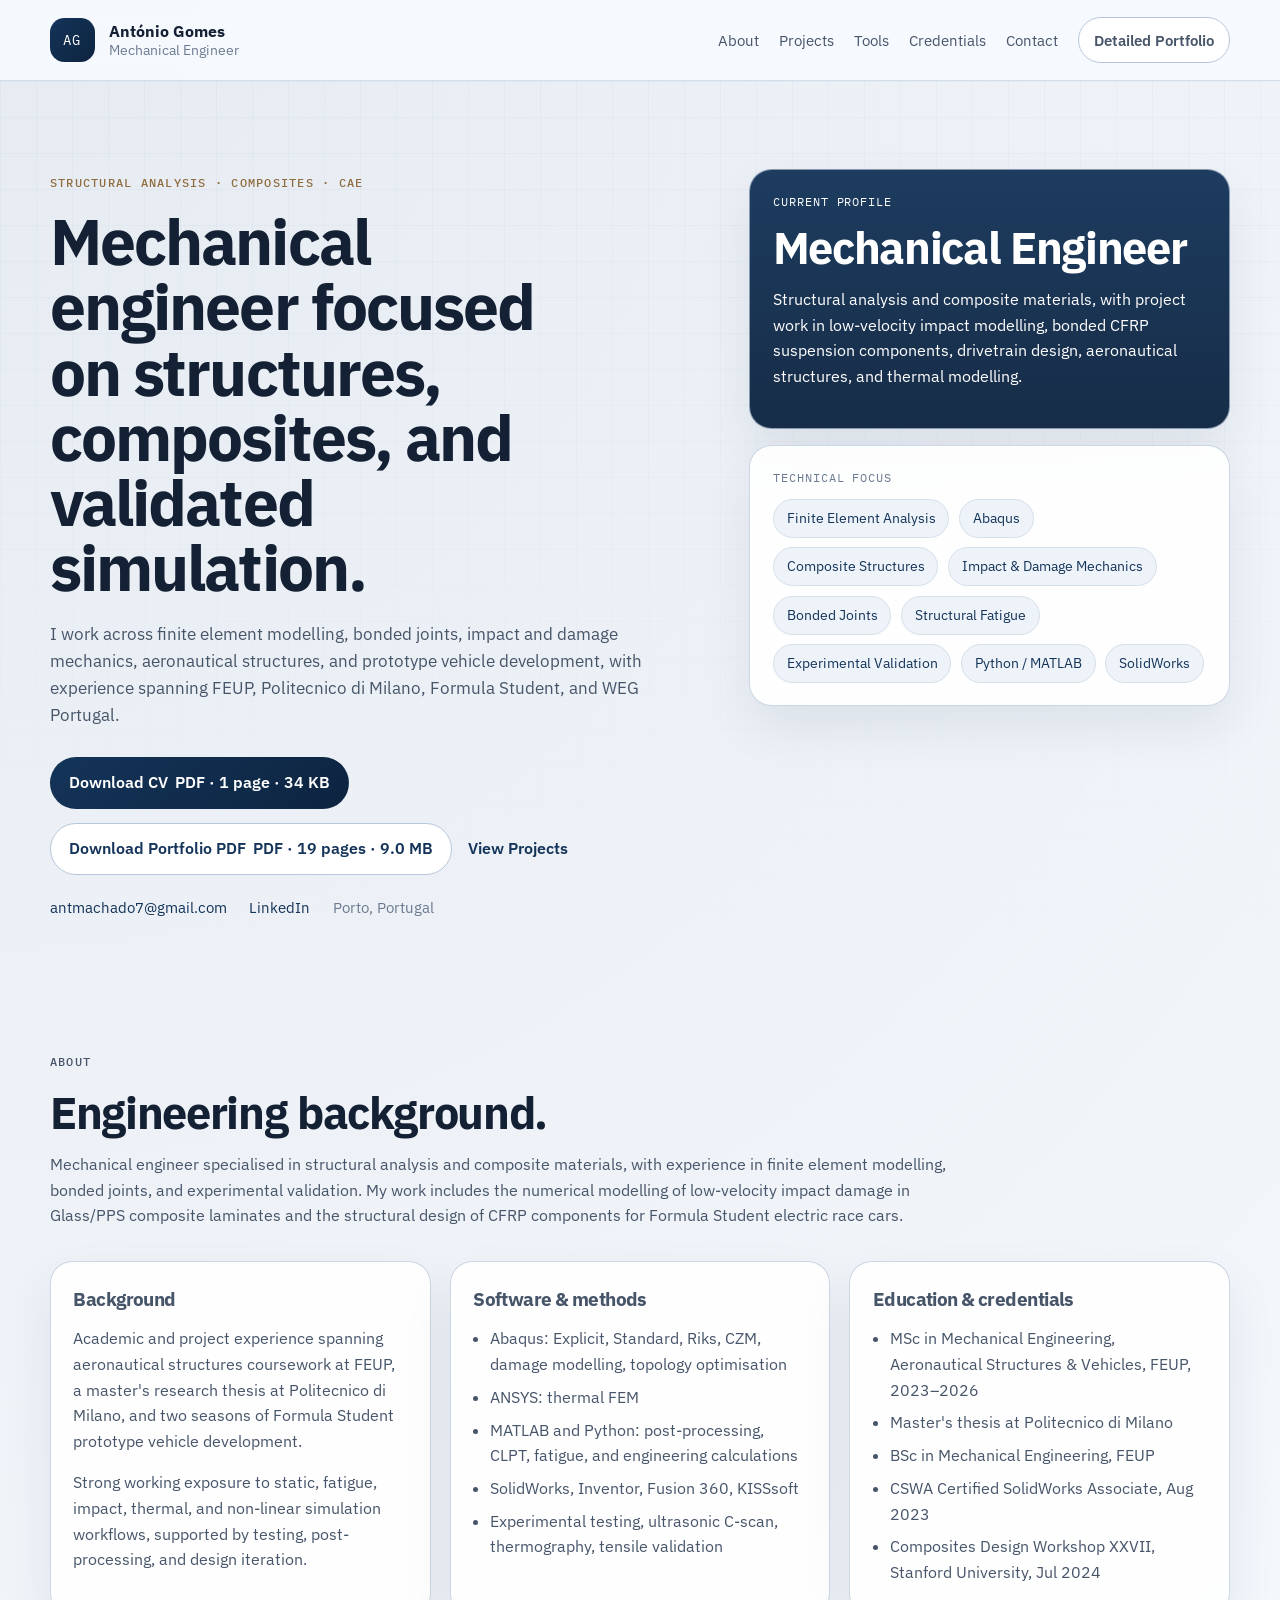
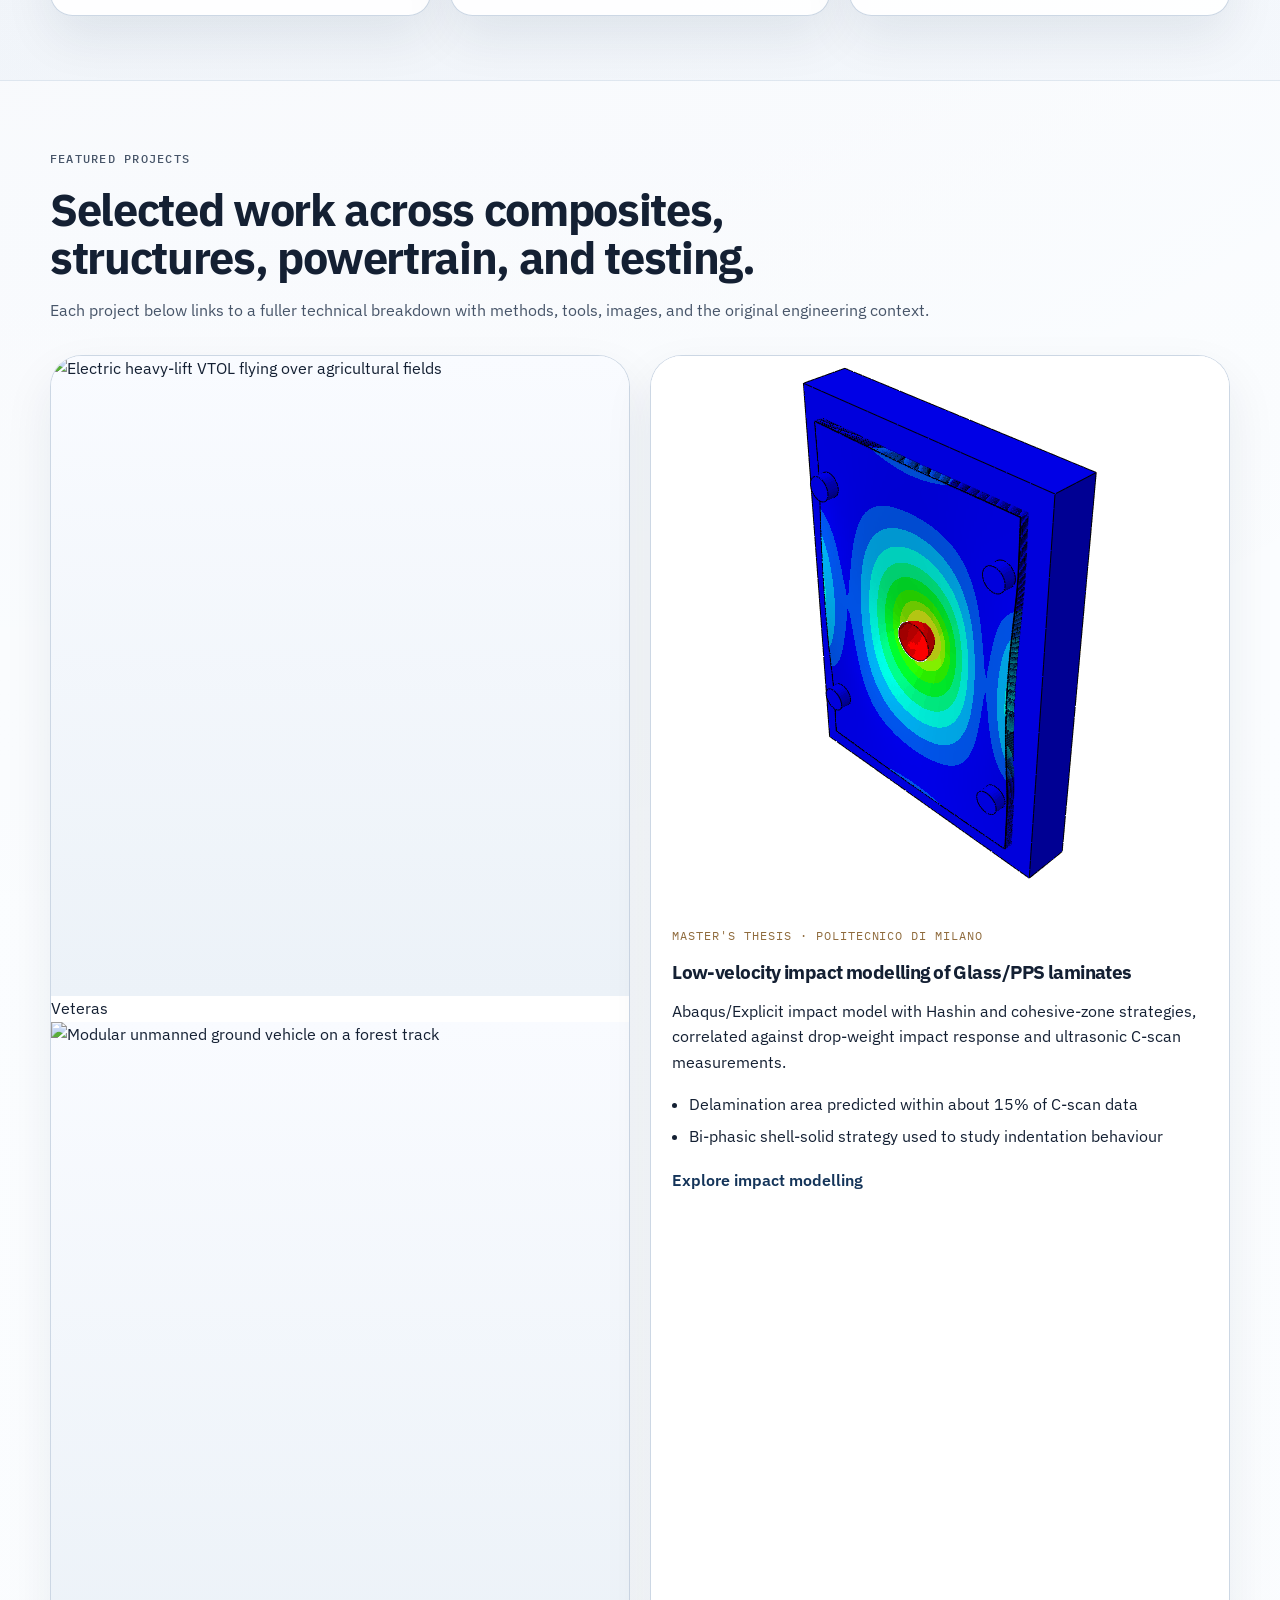
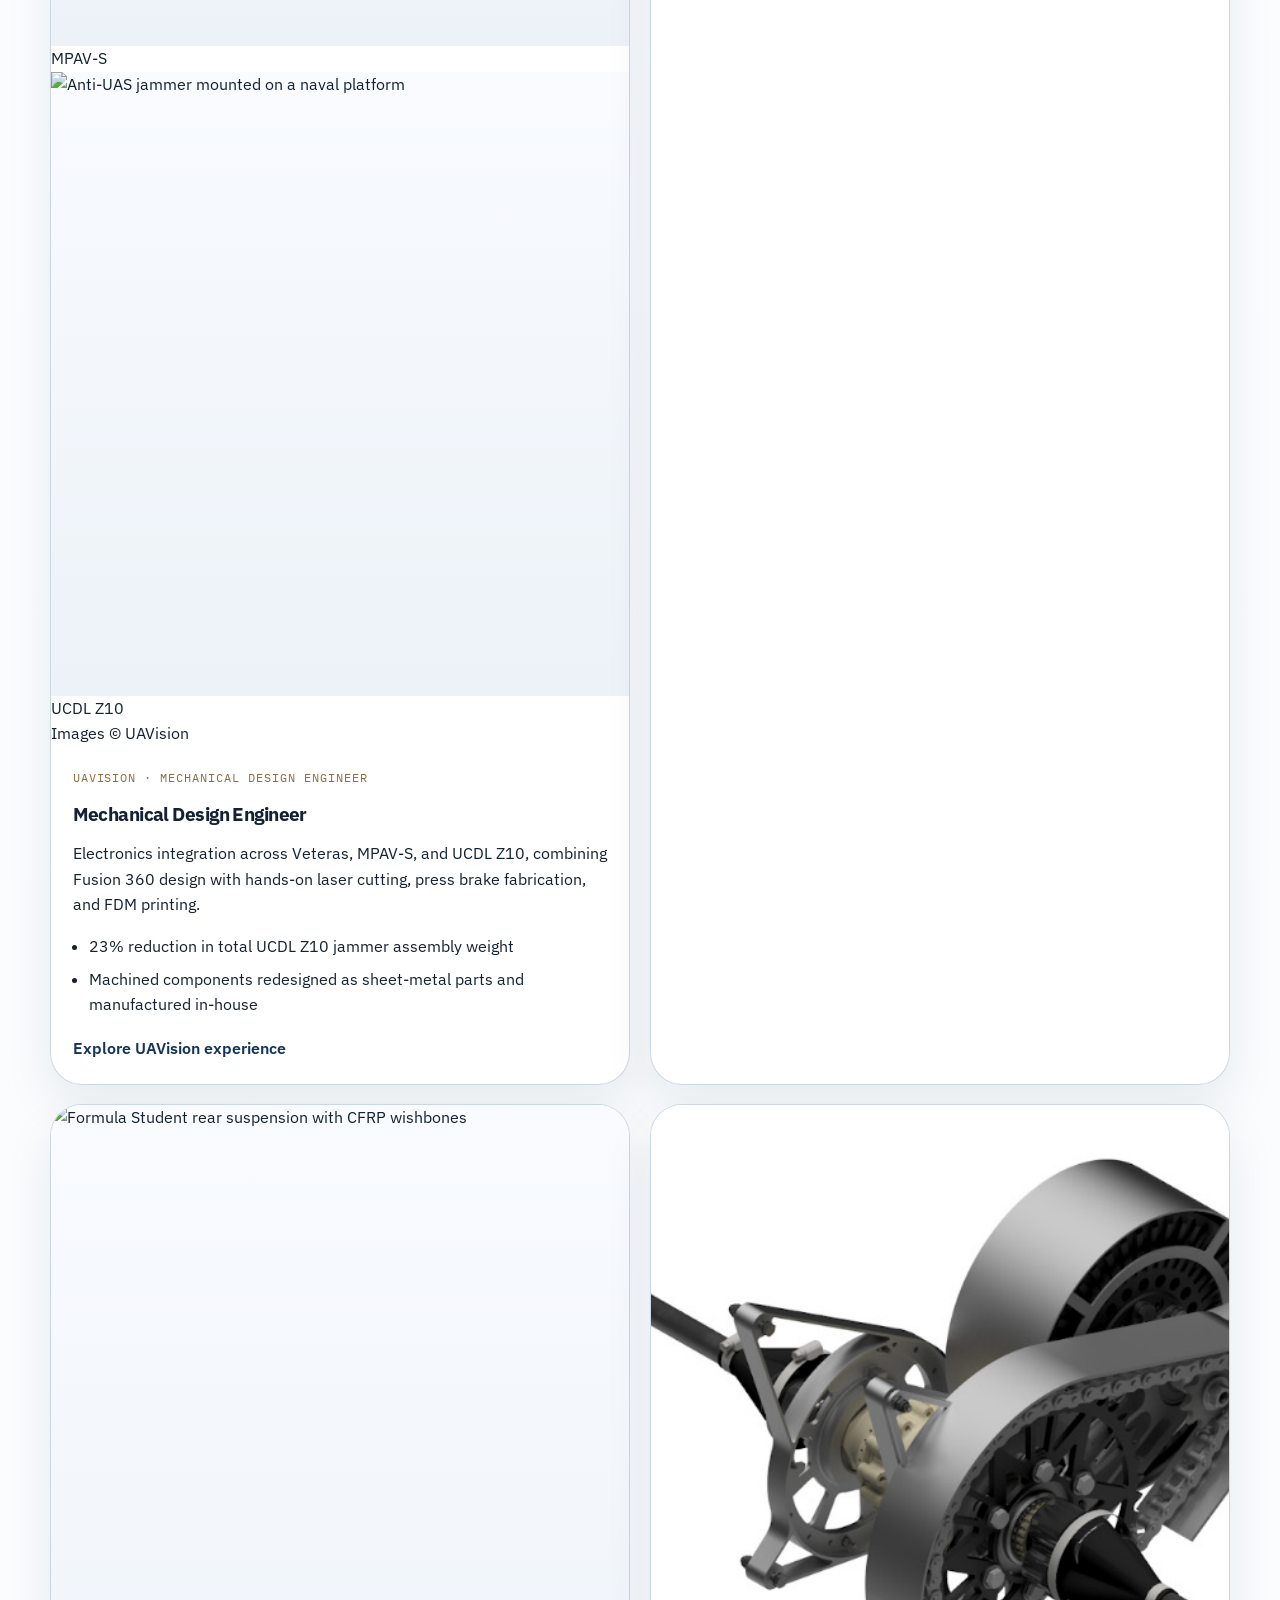
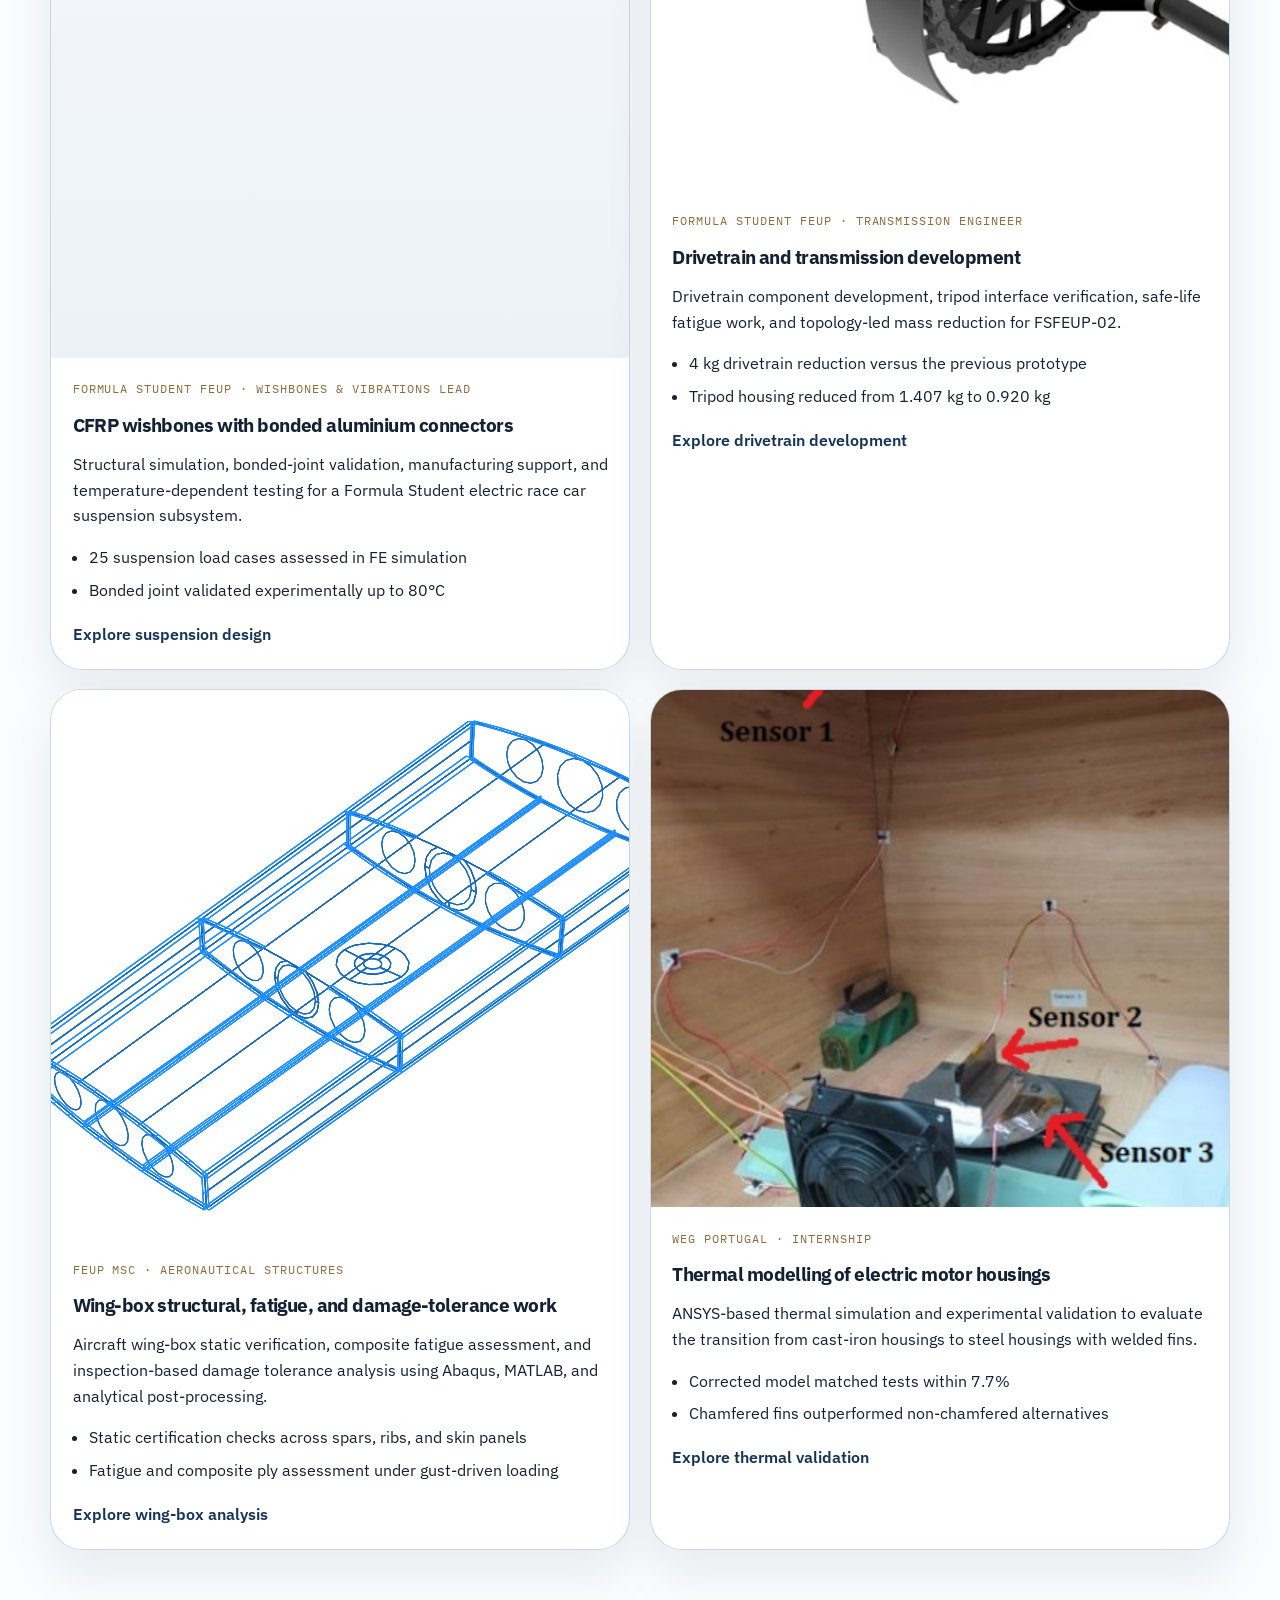
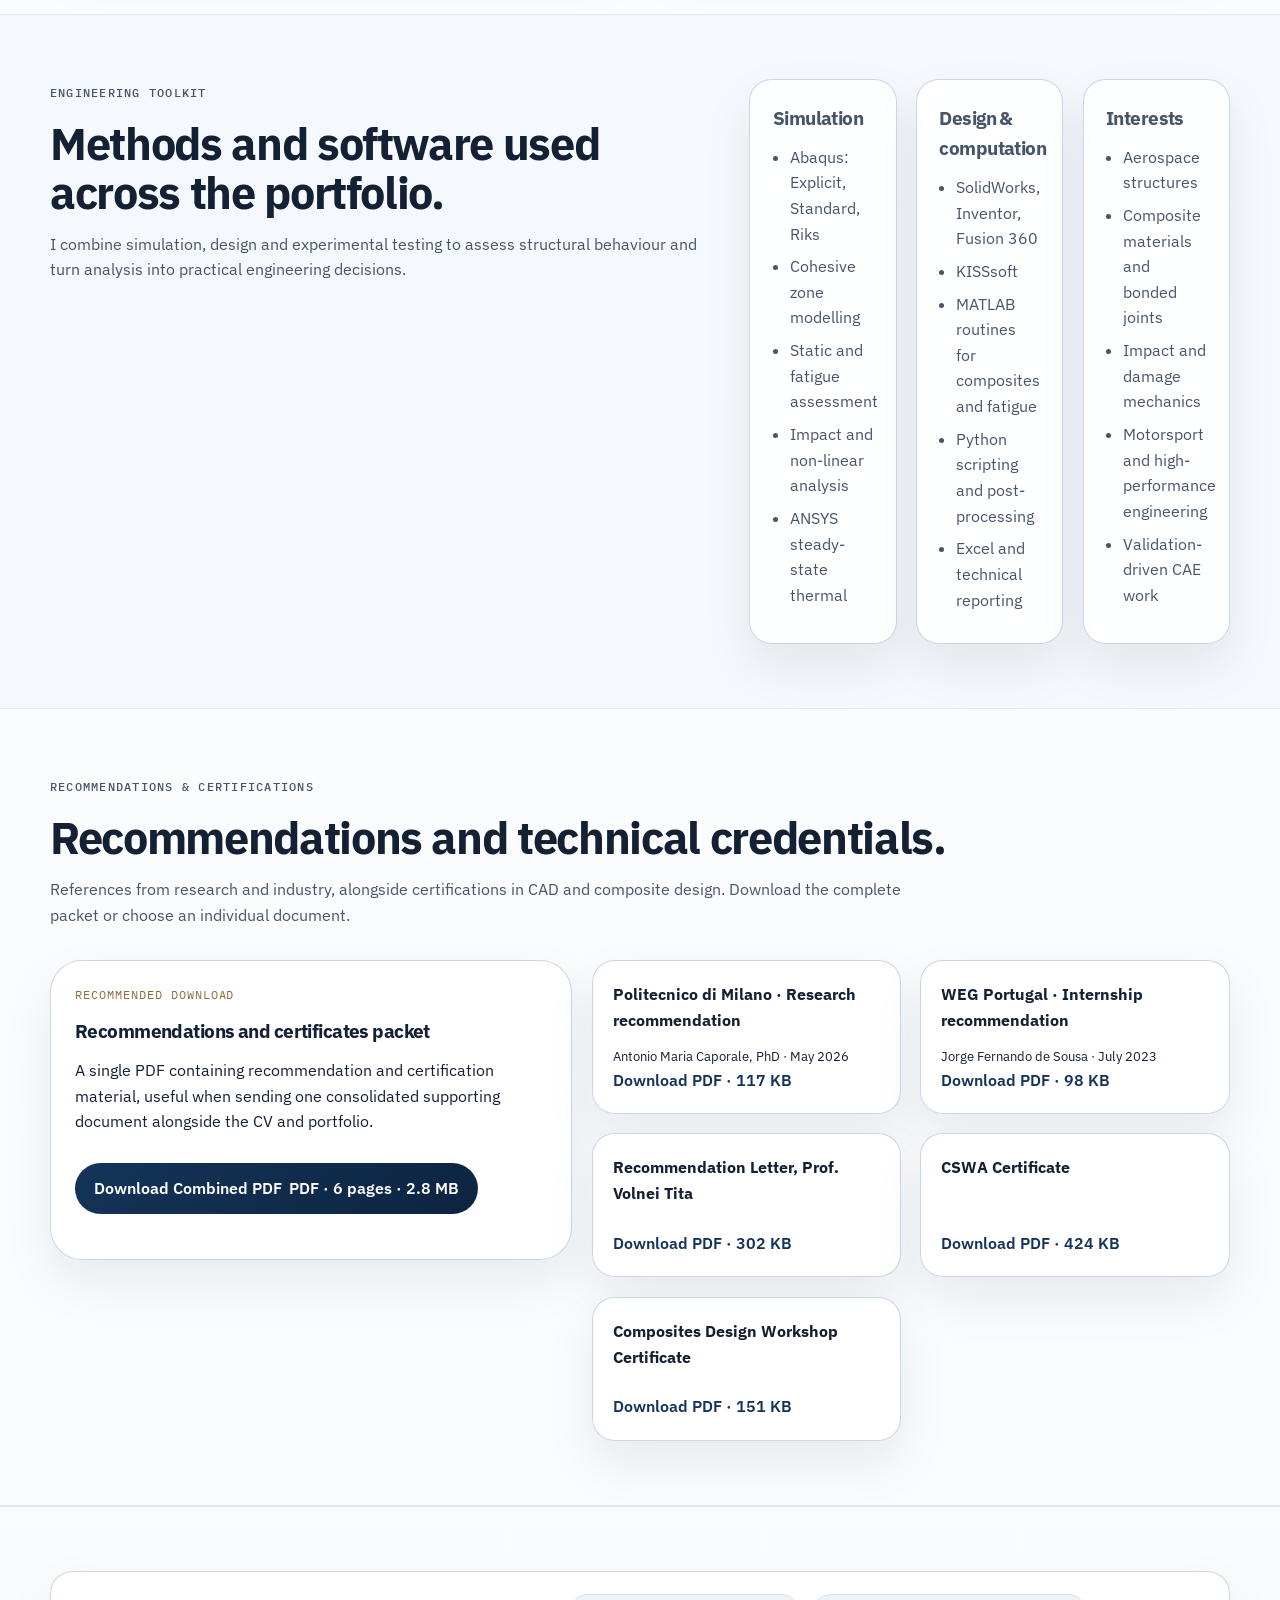
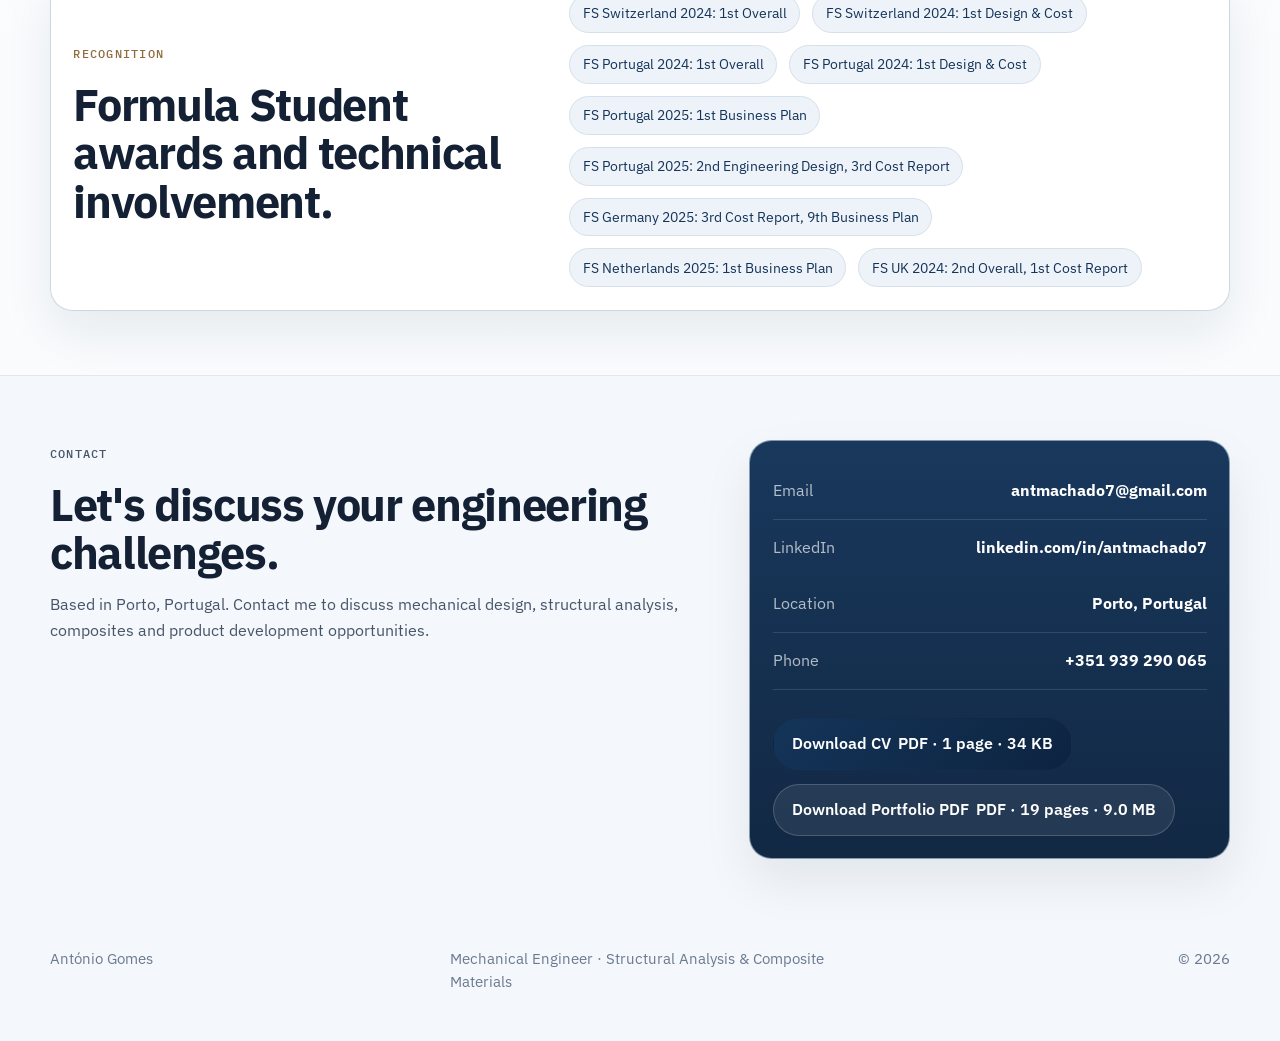
==== commit bcec345c: "Update portfolio with UAVision engineering experience" ====
--- a/index.html
+++ b/index.html
@@ -1,410 +1,445 @@
-<!DOCTYPE html>
-<html lang="en">
-<head>
-  <meta charset="UTF-8">
-  <meta name="viewport" content="width=device-width, initial-scale=1.0">
-  <title>António Gomes | Mechanical Engineer</title>
-  <meta name="description" content="Mechanical engineering portfolio of António Gomes, focused on structural analysis, composite materials, finite element modelling, bonded joints, impact mechanics, and prototype vehicle development.">
-  <link rel="icon" type="image/svg+xml" href="assets/icons/favicon.svg">
-  <link rel="preconnect" href="https://fonts.googleapis.com">
-  <link rel="preconnect" href="https://fonts.gstatic.com" crossorigin>
-  <link href="https://fonts.googleapis.com/css2?family=IBM+Plex+Mono:wght@400;500&family=IBM+Plex+Sans:wght@300;400;500;600;700&display=swap" rel="stylesheet">
-  <link rel="stylesheet" href="assets/css/styles.css">
-</head>
-<body>
-  <a class="skip-link" href="#main-content">Skip to content</a>
-
-  <header class="site-header">
-    <div class="container header-inner">
-      <a class="brand" href="index.html" aria-label="António Gomes home">
-        <span class="brand-mark">AG</span>
-        <span class="brand-text">
-          <strong>António Gomes</strong>
-          <span>Mechanical Engineer</span>
-        </span>
-      </a>
-
-      <button class="nav-toggle" type="button" aria-expanded="false" aria-controls="site-nav" data-nav-toggle>
-        <span></span>
-        <span></span>
-        <span></span>
-        <span class="sr-only">Toggle navigation</span>
-      </button>
-
-      <nav class="site-nav" id="site-nav" data-nav>
-        <a href="#about">About</a>
-        <a href="#featured-projects">Projects</a>
-        <a href="#tools">Tools</a>
-        <a href="#credentials">Credentials</a>
-        <a href="#contact">Contact</a>
-        <a class="button button-secondary button-small" href="projects.html">Detailed Portfolio</a>
-      </nav>
-    </div>
-  </header>
-
-  <main id="main-content">
-    <section class="hero">
-      <div class="container hero-grid">
-        <div class="hero-copy reveal">
-          <p class="eyebrow">Structural analysis · composites · CAE</p>
-          <h1>Mechanical engineer focused on structures, composites, and validated simulation.</h1>
-          <p class="hero-intro">
-            I work across finite element modelling, bonded joints, impact and damage mechanics, aeronautical structures,
-            and prototype vehicle development, with experience spanning FEUP, Politecnico di Milano, Formula Student,
-            and WEG Portugal.
-          </p>
-
-          <div class="hero-actions">
-            <a class="button" href="assets/docs/Antonio_Gomes_CV.pdf" download>Download CV</a>
-            <a class="button button-secondary" href="assets/docs/Antonio_Gomes_Portfolio.pdf" download>Download Portfolio PDF</a>
-            <a class="button button-link" href="projects.html">View Projects</a>
-          </div>
-
-          <ul class="hero-links" aria-label="Quick links">
-            <li><a href="mailto:antmachado7@gmail.com">antmachado7@gmail.com</a></li>
-            <li><a href="https://www.linkedin.com/in/antmachado7/" target="_blank" rel="noreferrer">LinkedIn</a></li>
-            <li><span>Porto, Portugal</span></li>
-          </ul>
-        </div>
-
-        <aside class="hero-panel reveal">
-          <div class="panel-card stat-card">
-            <p class="card-label">Current profile</p>
-            <h2>Mechanical Engineer</h2>
-            <p>
-              Structural analysis and composite materials, with project work in low-velocity impact modelling,
-              bonded CFRP suspension components, drivetrain design, aeronautical structures, and thermal modelling.
-            </p>
-          </div>
-
-          <div class="panel-card focus-card">
-            <p class="card-label">Technical focus</p>
-            <div class="chip-grid">
-              <span>Finite Element Analysis</span>
-              <span>Abaqus</span>
-              <span>Composite Structures</span>
-              <span>Impact &amp; Damage Mechanics</span>
-              <span>Bonded Joints</span>
-              <span>Structural Fatigue</span>
-              <span>Experimental Validation</span>
-              <span>Python / MATLAB</span>
-              <span>SolidWorks</span>
-            </div>
-          </div>
-        </aside>
-      </div>
-    </section>
-
-    <section class="section" id="about">
-      <div class="container">
-        <div class="section-heading reveal">
-          <p class="eyebrow">About</p>
-          <h2>Profile built for engineering recruiters and technical interviewers.</h2>
-          <p>
-            Mechanical engineer specialised in structural analysis and composite materials, with experience in finite element
-            modelling, bonded joints, and experimental validation. My work includes the numerical modelling of low-velocity
-            impact damage in Glass/PPS composite laminates and the structural design of CFRP components for Formula Student
-            electric race cars.
-          </p>
-        </div>
-
-        <div class="about-grid">
-          <article class="info-card reveal">
-            <h3>Background</h3>
-            <p>
-              Academic and project experience spanning aeronautical structures coursework at FEUP, a master's research thesis
-              at Politecnico di Milano, and two seasons of Formula Student prototype vehicle development.
-            </p>
-            <p>
-              Strong working exposure to static, fatigue, impact, thermal, and non-linear simulation workflows, supported by
-              testing, post-processing, and design iteration.
-            </p>
-          </article>
-
-          <article class="info-card reveal">
-            <h3>Software &amp; methods</h3>
-            <ul class="list-clean">
-              <li>Abaqus: Explicit, Standard, Riks, CZM, damage modelling, topology optimisation</li>
-              <li>ANSYS: thermal FEM</li>
-              <li>MATLAB and Python: post-processing, CLPT, fatigue, and engineering calculations</li>
-              <li>SolidWorks, Inventor, Fusion 360, KISSsoft</li>
-              <li>Experimental testing, ultrasonic C-scan, thermography, tensile validation</li>
-            </ul>
-          </article>
-
-          <article class="info-card reveal">
-            <h3>Education &amp; credentials</h3>
-            <ul class="list-clean">
-              <li>MSc in Mechanical Engineering, Aeronautical Structures &amp; Vehicles, FEUP</li>
-              <li>Master's thesis at Politecnico di Milano</li>
-              <li>BSc in Mechanical Engineering, FEUP</li>
-              <li>CSWA Certified SolidWorks Associate, Aug 2023</li>
-              <li>Composites Design Workshop XXVII, Stanford University, Jul 2024</li>
-            </ul>
-          </article>
-        </div>
-      </div>
-    </section>
-
-    <section class="section section-alt" id="featured-projects">
-      <div class="container">
-        <div class="section-heading reveal">
-          <p class="eyebrow">Featured projects</p>
-          <h2>Selected work across composites, structures, powertrain, and testing.</h2>
-          <p>
-            Each project below links to a fuller technical breakdown with methods, tools, images, and the original engineering context.
-          </p>
-        </div>
-
-        <div class="project-grid">
-          <article class="project-card reveal">
-            <img src="assets/images/CAE_U.png" alt="Finite element impact simulation of a Glass/PPS composite laminate">
-            <div class="project-card-body">
-              <p class="project-meta">Master's thesis · Politecnico di Milano</p>
-              <h3>Low-velocity impact modelling of Glass/PPS laminates</h3>
-              <p>
-                Abaqus/Explicit impact model with Hashin and cohesive-zone strategies, correlated against drop-weight impact
-                response and ultrasonic C-scan measurements.
-              </p>
-              <ul class="project-points">
-                <li>Delamination area predicted within about 15% of C-scan data</li>
-                <li>Bi-phasic shell-solid strategy used to study indentation behaviour</li>
-              </ul>
-              <a href="projects.html#masters-thesis" class="text-link">Open project</a>
-            </div>
-          </article>
-
-          <article class="project-card reveal">
-            <img src="assets/images/WB_Divider.png" alt="Formula Student rear suspension with CFRP wishbones">
-            <div class="project-card-body">
-              <p class="project-meta">Formula Student FEUP · Wishbones &amp; vibrations lead</p>
-              <h3>CFRP wishbones with bonded aluminium connectors</h3>
-              <p>
-                Structural simulation, bonded-joint validation, manufacturing support, and temperature-dependent testing
-                for a Formula Student electric race car suspension subsystem.
-              </p>
-              <ul class="project-points">
-                <li>25 suspension load cases assessed in FE simulation</li>
-                <li>Bonded joint validated experimentally up to 80°C</li>
-              </ul>
-              <a href="projects.html#formula-wishbones" class="text-link">Open project</a>
-            </div>
-          </article>
-
-          <article class="project-card reveal">
-            <img src="assets/images/Transmission_CAD.png" alt="Formula Student drivetrain CAD assembly">
-            <div class="project-card-body">
-              <p class="project-meta">Formula Student FEUP · Transmission engineer</p>
-              <h3>Drivetrain and transmission development</h3>
-              <p>
-                Drivetrain component development, tripod interface verification, safe-life fatigue work, and topology-led
-                mass reduction for FSFEUP-02.
-              </p>
-              <ul class="project-points">
-                <li>4 kg drivetrain reduction versus the previous prototype</li>
-                <li>Tripod housing reduced from 1.407 kg to 0.920 kg</li>
-              </ul>
-              <a href="projects.html#formula-transmission" class="text-link">Open project</a>
-            </div>
-          </article>
-
-          <article class="project-card reveal">
-            <img src="assets/images/Wireframe_FEM.png" alt="Aircraft wing-box structural model">
-            <div class="project-card-body">
-              <p class="project-meta">FEUP MSc · Aeronautical structures</p>
-              <h3>Wing-box structural, fatigue, and damage-tolerance work</h3>
-              <p>
-                Aircraft wing-box static verification, composite fatigue assessment, and inspection-based damage tolerance
-                analysis using Abaqus, MATLAB, and analytical post-processing.
-              </p>
-              <ul class="project-points">
-                <li>Static certification checks across spars, ribs, and skin panels</li>
-                <li>Fatigue and composite ply assessment under gust-driven loading</li>
-              </ul>
-              <a href="projects.html#aero-structures" class="text-link">Open project</a>
-            </div>
-          </article>
-
-          <article class="project-card reveal">
-            <img src="assets/images/WEG.png" alt="Thermal validation setup for electric motor housing">
-            <div class="project-card-body">
-              <p class="project-meta">WEG Portugal · Internship</p>
-              <h3>Thermal modelling of electric motor housings</h3>
-              <p>
-                ANSYS-based thermal simulation and experimental validation to evaluate the transition from cast-iron housings
-                to steel housings with welded fins.
-              </p>
-              <ul class="project-points">
-                <li>Corrected model matched tests within 7.7%</li>
-                <li>Chamfered fins outperformed non-chamfered alternatives</li>
-              </ul>
-              <a href="projects.html#weg-internship" class="text-link">Open project</a>
-            </div>
-          </article>
-        </div>
-      </div>
-    </section>
-
-    <section class="section" id="tools">
-      <div class="container tools-grid">
-        <div class="section-heading reveal">
-          <p class="eyebrow">Engineering toolkit</p>
-          <h2>Methods and software used across the portfolio.</h2>
-          <p>
-            The site is structured so a recruiter can scan the overview quickly, while an interviewer can move into project detail and validation logic.
-          </p>
-        </div>
-
-        <div class="stack-columns">
-          <article class="stack-card reveal">
-            <h3>Simulation</h3>
-            <ul class="list-clean">
-              <li>Abaqus: Explicit, Standard, Riks</li>
-              <li>Cohesive zone modelling</li>
-              <li>Static and fatigue assessment</li>
-              <li>Impact and non-linear analysis</li>
-              <li>ANSYS steady-state thermal</li>
-            </ul>
-          </article>
-
-          <article class="stack-card reveal">
-            <h3>Design &amp; computation</h3>
-            <ul class="list-clean">
-              <li>SolidWorks, Inventor, Fusion 360</li>
-              <li>KISSsoft</li>
-              <li>MATLAB routines for composites and fatigue</li>
-              <li>Python scripting and post-processing</li>
-              <li>Excel and technical reporting</li>
-            </ul>
-          </article>
-
-          <article class="stack-card reveal">
-            <h3>Interests</h3>
-            <ul class="list-clean">
-              <li>Aerospace structures</li>
-              <li>Composite materials and bonded joints</li>
-              <li>Impact and damage mechanics</li>
-              <li>Motorsport and high-performance engineering</li>
-              <li>Validation-driven CAE work</li>
-            </ul>
-          </article>
-        </div>
-      </div>
-    </section>
-
-    <section class="section section-alt" id="credentials">
-      <div class="container">
-        <div class="section-heading reveal">
-          <p class="eyebrow">Recommendations &amp; certifications</p>
-          <h2>Supporting documents available for recruiter review.</h2>
-          <p>
-            This section provides one combined packet and separate downloads for recommendation letters and certificates already referenced in the portfolio material.
-          </p>
-        </div>
-
-        <div class="documents-layout">
-          <article class="document-feature reveal">
-            <p class="project-meta">Recommended download</p>
-            <h3>Recommendations and certificates packet</h3>
-            <p>
-              A single PDF containing recommendation and certification material, useful when sending one consolidated supporting document alongside the CV and portfolio.
-            </p>
-            <div class="hero-actions">
-              <a class="button" href="assets/docs/Antonio_Gomes_Recommendations_and_Certificates.pdf" download>Download Combined PDF</a>
-            </div>
-          </article>
-
-          <div class="document-list">
-            <a class="document-card reveal" href="assets/docs/letter_of_recommendation.pdf" download>
-              <strong>Letter of Recommendation</strong>
-              <span>Download PDF</span>
-            </a>
-            <a class="document-card reveal" href="assets/docs/Recommendation_Letter_AntonioGomes.pdf" download>
-              <strong>Recommendation Letter</strong>
-              <span>Download PDF</span>
-            </a>
-            <a class="document-card reveal" href="assets/docs/Recommendation_Letter_Prof_Volnei_Tita_USP_2026.pdf" download>
-              <strong>Recommendation Letter, Prof. Volnei Tita</strong>
-              <span>Download PDF</span>
-            </a>
-            <a class="document-card reveal" href="assets/docs/Certificate_C-2JAUPXEG85.pdf" download>
-              <strong>CSWA Certificate</strong>
-              <span>Download PDF</span>
-            </a>
-            <a class="document-card reveal" href="assets/docs/CDW-XXVI-Certificate-AntonioGomes.pdf" download>
-              <strong>Composites Design Workshop Certificate</strong>
-              <span>Download PDF</span>
-            </a>
-          </div>
-        </div>
-      </div>
-    </section>
-
-    <section class="section section-alt">
-      <div class="container">
-        <div class="awards-strip reveal">
-          <div>
-            <p class="eyebrow">Recognition</p>
-            <h2>Formula Student awards and technical involvement.</h2>
-          </div>
-          <div class="award-list">
-            <span>FS Switzerland 2024: 1st Overall</span>
-            <span>FS Switzerland 2024: 1st Design &amp; Cost</span>
-            <span>FS Portugal 2024: 1st Overall</span>
-            <span>FS Portugal 2024: 1st Design &amp; Cost</span>
-            <span>FS Portugal 2025: 1st Business Plan</span>
-            <span>FS Germany 2025: 2nd Engineering Design, 3rd Cost Report</span>
-          </div>
-        </div>
-      </div>
-    </section>
-
-    <section class="section contact-section" id="contact">
-      <div class="container contact-grid">
-        <div class="contact-copy reveal">
-          <p class="eyebrow">Contact</p>
-          <h2>Open to graduate engineering roles in structures, composites, and CAE.</h2>
-          <p>
-            Based in Porto, Portugal. This site is prepared as a static portfolio for public hosting and job applications,
-            with downloadable CV and portfolio documents for direct recruiter review.
-          </p>
-        </div>
-
-        <div class="contact-card reveal">
-          <a class="contact-row" href="mailto:antmachado7@gmail.com">
-            <span>Email</span>
-            <strong>antmachado7@gmail.com</strong>
-          </a>
-          <a class="contact-row" href="https://www.linkedin.com/in/antmachado7/" target="_blank" rel="noreferrer">
-            <span>LinkedIn</span>
-            <strong>linkedin.com/in/antmachado7</strong>
-          </a>
-          <div class="contact-row">
-            <span>Location</span>
-            <strong>Porto, Portugal</strong>
-          </div>
-          <div class="contact-row">
-            <span>Phone</span>
-            <strong>+351 939 290 065</strong>
-          </div>
-
-          <div class="contact-actions">
-            <a class="button" href="assets/docs/Antonio_Gomes_CV.pdf" download>Download CV</a>
-            <a class="button button-secondary" href="assets/docs/Antonio_Gomes_Portfolio.pdf" download>Download Portfolio PDF</a>
-          </div>
-        </div>
-      </div>
-    </section>
-  </main>
-
-  <footer class="site-footer">
-    <div class="container footer-inner">
-      <p>António Gomes</p>
-      <p>Mechanical Engineer · Structural Analysis &amp; Composite Materials</p>
-      <p>&copy; <span data-current-year></span></p>
-    </div>
-  </footer>
-
-  <script src="assets/js/main.js"></script>
-</body>
-</html>
+<!DOCTYPE html>
+<html lang="en">
+<head>
+  <meta charset="UTF-8">
+  <meta name="viewport" content="width=device-width, initial-scale=1.0">
+  <title>António Gomes | Mechanical Engineer</title>
+  <meta name="description" content="Mechanical engineering portfolio of António Gomes, focused on structural analysis, composite materials, finite element modelling, bonded joints, impact mechanics, and prototype vehicle development.">
+  <link rel="icon" type="image/svg+xml" href="assets/icons/favicon.svg">
+  <link rel="preconnect" href="https://fonts.googleapis.com">
+  <link rel="preconnect" href="https://fonts.gstatic.com" crossorigin>
+  <link href="https://fonts.googleapis.com/css2?family=IBM+Plex+Mono:wght@400;500&family=IBM+Plex+Sans:wght@300;400;500;600;700&display=swap" rel="stylesheet">
+  <link rel="stylesheet" href="assets/css/styles.css">
+</head>
+<body>
+  <a class="skip-link" href="#main-content">Skip to content</a>
+
+  <header class="site-header">
+    <div class="container header-inner">
+      <a class="brand" href="index.html" aria-label="António Gomes home">
+        <span class="brand-mark">AG</span>
+        <span class="brand-text">
+          <strong>António Gomes</strong>
+          <span>Mechanical Engineer</span>
+        </span>
+      </a>
+
+      <button class="nav-toggle" type="button" aria-expanded="false" aria-controls="site-nav" data-nav-toggle>
+        <span></span>
+        <span></span>
+        <span></span>
+        <span class="sr-only">Toggle navigation</span>
+      </button>
+
+      <nav class="site-nav" id="site-nav" data-nav>
+        <a href="#about">About</a>
+        <a href="#featured-projects">Projects</a>
+        <a href="#tools">Tools</a>
+        <a href="#credentials">Credentials</a>
+        <a href="#contact">Contact</a>
+        <a class="button button-secondary button-small" href="projects.html">Detailed Portfolio</a>
+      </nav>
+    </div>
+  </header>
+
+  <main id="main-content" tabindex="-1">
+    <section class="hero">
+      <div class="container hero-grid">
+        <div class="hero-copy reveal">
+          <p class="eyebrow">Structural analysis · composites · CAE</p>
+          <h1>Mechanical engineer focused on structures, composites, and validated simulation.</h1>
+          <p class="hero-intro">
+            I work across finite element modelling, bonded joints, impact and damage mechanics, aeronautical structures,
+            and prototype vehicle development, with experience spanning FEUP, Politecnico di Milano, Formula Student,
+            and WEG Portugal.
+          </p>
+
+          <div class="hero-actions">
+            <a class="button download-button" href="assets/docs/Antonio_Gomes_CV.pdf" download>Download CV<span class="download-meta">PDF · 1 page · 34 KB</span></a>
+            <a class="button download-button button-secondary" href="assets/docs/Antonio_Gomes_Portfolio.pdf" download>Download Portfolio PDF<span class="download-meta">PDF · 19 pages · 9.0 MB</span></a>
+            <a class="button button-link" href="projects.html">View Projects</a>
+          </div>
+
+          <ul class="hero-links" aria-label="Quick links">
+            <li><a href="mailto:antmachado7@gmail.com">antmachado7@gmail.com</a></li>
+            <li><a href="https://www.linkedin.com/in/antmachado7/" target="_blank" rel="noreferrer">LinkedIn</a></li>
+            <li><span>Porto, Portugal</span></li>
+          </ul>
+        </div>
+
+        <aside class="hero-panel reveal">
+          <div class="panel-card stat-card">
+            <p class="card-label">Current profile</p>
+            <h2>Mechanical Engineer</h2>
+            <p>
+              Structural analysis and composite materials, with project work in low-velocity impact modelling,
+              bonded CFRP suspension components, drivetrain design, aeronautical structures, and thermal modelling.
+            </p>
+          </div>
+
+          <div class="panel-card focus-card">
+            <p class="card-label">Technical focus</p>
+            <div class="chip-grid">
+              <span>Finite Element Analysis</span>
+              <span>Abaqus</span>
+              <span>Composite Structures</span>
+              <span>Impact &amp; Damage Mechanics</span>
+              <span>Bonded Joints</span>
+              <span>Structural Fatigue</span>
+              <span>Experimental Validation</span>
+              <span>Python / MATLAB</span>
+              <span>SolidWorks</span>
+            </div>
+          </div>
+        </aside>
+      </div>
+    </section>
+
+    <section class="section" id="about">
+      <div class="container">
+        <div class="section-heading reveal">
+          <p class="eyebrow">About</p>
+          <h2>Engineering background.</h2>
+          <p>
+            Mechanical engineer specialised in structural analysis and composite materials, with experience in finite element
+            modelling, bonded joints, and experimental validation. My work includes the numerical modelling of low-velocity
+            impact damage in Glass/PPS composite laminates and the structural design of CFRP components for Formula Student
+            electric race cars.
+          </p>
+        </div>
+
+        <div class="about-grid">
+          <article class="info-card reveal">
+            <h3>Background</h3>
+            <p>
+              Academic and project experience spanning aeronautical structures coursework at FEUP, a master's research thesis
+              at Politecnico di Milano, and two seasons of Formula Student prototype vehicle development.
+            </p>
+            <p>
+              Strong working exposure to static, fatigue, impact, thermal, and non-linear simulation workflows, supported by
+              testing, post-processing, and design iteration.
+            </p>
+          </article>
+
+          <article class="info-card reveal">
+            <h3>Software &amp; methods</h3>
+            <ul class="list-clean">
+              <li>Abaqus: Explicit, Standard, Riks, CZM, damage modelling, topology optimisation</li>
+              <li>ANSYS: thermal FEM</li>
+              <li>MATLAB and Python: post-processing, CLPT, fatigue, and engineering calculations</li>
+              <li>SolidWorks, Inventor, Fusion 360, KISSsoft</li>
+              <li>Experimental testing, ultrasonic C-scan, thermography, tensile validation</li>
+            </ul>
+          </article>
+
+          <article class="info-card reveal">
+            <h3>Education &amp; credentials</h3>
+            <ul class="list-clean">
+              <li>MSc in Mechanical Engineering, Aeronautical Structures &amp; Vehicles, FEUP, 2023–2026</li>
+              <li>Master's thesis at Politecnico di Milano</li>
+              <li>BSc in Mechanical Engineering, FEUP</li>
+              <li>CSWA Certified SolidWorks Associate, Aug 2023</li>
+              <li>Composites Design Workshop XXVII, Stanford University, Jul 2024</li>
+            </ul>
+          </article>
+        </div>
+      </div>
+    </section>
+
+    <section class="section section-alt" id="featured-projects">
+      <div class="container">
+        <div class="section-heading reveal">
+          <p class="eyebrow">Featured projects</p>
+          <h2>Selected work across composites, structures, powertrain, and testing.</h2>
+          <p>
+            Each project below links to a fuller technical breakdown with methods, tools, images, and the original engineering context.
+          </p>
+        </div>
+
+        <div class="project-grid">
+          <article class="project-card reveal">
+            <div class="product-montage" role="group" aria-label="UAVision products: Veteras, MPAV-S and UCDL Z10">
+              <div class="montage-tile montage-veteras">
+                <img src="assets/images/uavision-veteras.webp" alt="Electric heavy-lift VTOL flying over agricultural fields" width="960" height="640" loading="lazy" decoding="async">
+                <span class="montage-label">Veteras</span>
+              </div>
+              <div class="montage-tile">
+                <img src="assets/images/uavision-mpav-s.webp" alt="Modular unmanned ground vehicle on a forest track" width="960" height="624" loading="lazy" decoding="async">
+                <span class="montage-label">MPAV-S</span>
+              </div>
+              <div class="montage-tile">
+                <img src="assets/images/uavision-ucdl-z10.webp" alt="Anti-UAS jammer mounted on a naval platform" width="960" height="624" loading="lazy" decoding="async">
+                <span class="montage-label">UCDL Z10</span>
+              </div>
+              <a class="montage-credit" href="https://www.uavision.com/" target="_blank" rel="noreferrer">Images &copy; UAVision</a>
+            </div>
+            <div class="project-card-body">
+              <p class="project-meta">UAVision · Mechanical Design Engineer</p>
+              <h3>Mechanical Design Engineer</h3>
+              <p>
+                Electronics integration across Veteras, MPAV-S, and UCDL Z10, combining Fusion 360 design
+                with hands-on laser cutting, press brake fabrication, and FDM printing.
+              </p>
+              <ul class="project-points">
+                <li>23% reduction in total UCDL Z10 jammer assembly weight</li>
+                <li>Machined components redesigned as sheet-metal parts and manufactured in-house</li>
+              </ul>
+              <a href="projects.html#uavision" class="text-link">Explore UAVision experience</a>
+            </div>
+          </article>
+
+          <article class="project-card reveal">
+            <img src="assets/images/CAE_U.png" alt="Finite element impact simulation of a Glass/PPS composite laminate" loading="lazy" decoding="async" width="1159" height="548">
+            <div class="project-card-body">
+              <p class="project-meta">Master's thesis · Politecnico di Milano</p>
+              <h3>Low-velocity impact modelling of Glass/PPS laminates</h3>
+              <p>
+                Abaqus/Explicit impact model with Hashin and cohesive-zone strategies, correlated against drop-weight impact
+                response and ultrasonic C-scan measurements.
+              </p>
+              <ul class="project-points">
+                <li>Delamination area predicted within about 15% of C-scan data</li>
+                <li>Bi-phasic shell-solid strategy used to study indentation behaviour</li>
+              </ul>
+              <a href="projects.html#masters-thesis" class="text-link">Explore impact modelling</a>
+            </div>
+          </article>
+
+          <article class="project-card reveal">
+            <img src="assets/images/wishbones-1280.webp" alt="Formula Student rear suspension with CFRP wishbones" srcset="assets/images/wishbones-640.webp 640w, assets/images/wishbones-1280.webp 1280w, assets/images/wishbones-1920.webp 1920w" sizes="(max-width: 980px) 95vw, 580px" loading="lazy" decoding="async" width="1280" height="853">
+            <div class="project-card-body">
+              <p class="project-meta">Formula Student FEUP · Wishbones &amp; vibrations lead</p>
+              <h3>CFRP wishbones with bonded aluminium connectors</h3>
+              <p>
+                Structural simulation, bonded-joint validation, manufacturing support, and temperature-dependent testing
+                for a Formula Student electric race car suspension subsystem.
+              </p>
+              <ul class="project-points">
+                <li>25 suspension load cases assessed in FE simulation</li>
+                <li>Bonded joint validated experimentally up to 80°C</li>
+              </ul>
+              <a href="projects.html#formula-wishbones" class="text-link">Explore suspension design</a>
+            </div>
+          </article>
+
+          <article class="project-card reveal">
+            <img src="assets/images/Transmission_CAD.png" alt="Formula Student drivetrain CAD assembly" loading="lazy" decoding="async" width="1048" height="685">
+            <div class="project-card-body">
+              <p class="project-meta">Formula Student FEUP · Transmission engineer</p>
+              <h3>Drivetrain and transmission development</h3>
+              <p>
+                Drivetrain component development, tripod interface verification, safe-life fatigue work, and topology-led
+                mass reduction for FSFEUP-02.
+              </p>
+              <ul class="project-points">
+                <li>4 kg drivetrain reduction versus the previous prototype</li>
+                <li>Tripod housing reduced from 1.407 kg to 0.920 kg</li>
+              </ul>
+              <a href="projects.html#formula-transmission" class="text-link">Explore drivetrain development</a>
+            </div>
+          </article>
+
+          <article class="project-card reveal">
+            <img src="assets/images/Wireframe_FEM.png" alt="Aircraft wing-box structural model" loading="lazy" decoding="async" width="1159" height="548">
+            <div class="project-card-body">
+              <p class="project-meta">FEUP MSc · Aeronautical structures</p>
+              <h3>Wing-box structural, fatigue, and damage-tolerance work</h3>
+              <p>
+                Aircraft wing-box static verification, composite fatigue assessment, and inspection-based damage tolerance
+                analysis using Abaqus, MATLAB, and analytical post-processing.
+              </p>
+              <ul class="project-points">
+                <li>Static certification checks across spars, ribs, and skin panels</li>
+                <li>Fatigue and composite ply assessment under gust-driven loading</li>
+              </ul>
+              <a href="projects.html#aero-structures" class="text-link">Explore wing-box analysis</a>
+            </div>
+          </article>
+
+          <article class="project-card reveal">
+            <img src="assets/images/WEG.png" alt="Thermal validation setup for electric motor housing" loading="lazy" decoding="async" width="385" height="517">
+            <div class="project-card-body">
+              <p class="project-meta">WEG Portugal · Internship</p>
+              <h3>Thermal modelling of electric motor housings</h3>
+              <p>
+                ANSYS-based thermal simulation and experimental validation to evaluate the transition from cast-iron housings
+                to steel housings with welded fins.
+              </p>
+              <ul class="project-points">
+                <li>Corrected model matched tests within 7.7%</li>
+                <li>Chamfered fins outperformed non-chamfered alternatives</li>
+              </ul>
+              <a href="projects.html#weg-internship" class="text-link">Explore thermal validation</a>
+            </div>
+          </article>
+        </div>
+      </div>
+    </section>
+
+    <section class="section" id="tools">
+      <div class="container tools-grid">
+        <div class="section-heading reveal">
+          <p class="eyebrow">Engineering toolkit</p>
+          <h2>Methods and software used across the portfolio.</h2>
+          <p>
+            I combine simulation, design and experimental testing to assess structural behaviour and turn analysis into practical engineering decisions.
+          </p>
+        </div>
+
+        <div class="stack-columns">
+          <article class="stack-card reveal">
+            <h3>Simulation</h3>
+            <ul class="list-clean">
+              <li>Abaqus: Explicit, Standard, Riks</li>
+              <li>Cohesive zone modelling</li>
+              <li>Static and fatigue assessment</li>
+              <li>Impact and non-linear analysis</li>
+              <li>ANSYS steady-state thermal</li>
+            </ul>
+          </article>
+
+          <article class="stack-card reveal">
+            <h3>Design &amp; computation</h3>
+            <ul class="list-clean">
+              <li>SolidWorks, Inventor, Fusion 360</li>
+              <li>KISSsoft</li>
+              <li>MATLAB routines for composites and fatigue</li>
+              <li>Python scripting and post-processing</li>
+              <li>Excel and technical reporting</li>
+            </ul>
+          </article>
+
+          <article class="stack-card reveal">
+            <h3>Interests</h3>
+            <ul class="list-clean">
+              <li>Aerospace structures</li>
+              <li>Composite materials and bonded joints</li>
+              <li>Impact and damage mechanics</li>
+              <li>Motorsport and high-performance engineering</li>
+              <li>Validation-driven CAE work</li>
+            </ul>
+          </article>
+        </div>
+      </div>
+    </section>
+
+    <section class="section section-alt" id="credentials">
+      <div class="container">
+        <div class="section-heading reveal">
+          <p class="eyebrow">Recommendations &amp; certifications</p>
+          <h2>Recommendations and technical credentials.</h2>
+          <p>
+            References from research and industry, alongside certifications in CAD and composite design. Download the complete packet or choose an individual document.
+          </p>
+        </div>
+
+        <div class="documents-layout">
+          <article class="document-feature reveal">
+            <p class="project-meta">Recommended download</p>
+            <h3>Recommendations and certificates packet</h3>
+            <p>
+              A single PDF containing recommendation and certification material, useful when sending one consolidated supporting document alongside the CV and portfolio.
+            </p>
+            <div class="hero-actions">
+              <a class="button download-button" href="assets/docs/Antonio_Gomes_Recommendations_and_Certificates.pdf" download>Download Combined PDF<span class="download-meta">PDF · 6 pages · 2.8 MB</span></a>
+            </div>
+          </article>
+
+          <div class="document-list">
+            <a class="document-card reveal" href="assets/docs/letter_of_recommendation.pdf" download>
+              <strong>Politecnico di Milano · Research recommendation</strong>
+              <small>Antonio Maria Caporale, PhD · May 2026</small>
+              <span>Download PDF · 117 KB</span>
+            </a>
+            <a class="document-card reveal" href="assets/docs/Recommendation_Letter_AntonioGomes.pdf" download>
+              <strong>WEG Portugal · Internship recommendation</strong>
+              <small>Jorge Fernando de Sousa · July 2023</small>
+              <span>Download PDF · 98 KB</span>
+            </a>
+            <a class="document-card reveal" href="assets/docs/Recommendation_Letter_Prof_Volnei_Tita_USP_2026.pdf" download>
+              <strong>Recommendation Letter, Prof. Volnei Tita</strong>
+              <span>Download PDF · 302 KB</span>
+            </a>
+            <a class="document-card reveal" href="assets/docs/Certificate_C-2JAUPXEG85.pdf" download>
+              <strong>CSWA Certificate</strong>
+              <span>Download PDF · 424 KB</span>
+            </a>
+            <a class="document-card reveal" href="assets/docs/CDW-XXVI-Certificate-AntonioGomes.pdf" download>
+              <strong>Composites Design Workshop Certificate</strong>
+              <span>Download PDF · 151 KB</span>
+            </a>
+          </div>
+        </div>
+      </div>
+    </section>
+
+    <section class="section section-alt">
+      <div class="container">
+        <div class="awards-strip reveal">
+          <div>
+            <p class="eyebrow">Recognition</p>
+            <h2>Formula Student awards and technical involvement.</h2>
+          </div>
+          <div class="award-list">
+            <span>FS Switzerland 2024: 1st Overall</span>
+            <span>FS Switzerland 2024: 1st Design &amp; Cost</span>
+            <span>FS Portugal 2024: 1st Overall</span>
+            <span>FS Portugal 2024: 1st Design &amp; Cost</span>
+            <span>FS Portugal 2025: 1st Business Plan</span>
+            <span>FS Portugal 2025: 2nd Engineering Design, 3rd Cost Report</span>
+            <span>FS Germany 2025: 3rd Cost Report, 9th Business Plan</span>
+            <span>FS Netherlands 2025: 1st Business Plan</span>
+            <span>FS UK 2024: 2nd Overall, 1st Cost Report</span>
+          </div>
+        </div>
+      </div>
+    </section>
+
+    <section class="section contact-section" id="contact">
+      <div class="container contact-grid">
+        <div class="contact-copy reveal">
+          <p class="eyebrow">Contact</p>
+          <h2>Let's discuss your engineering challenges.</h2>
+          <p>
+            Based in Porto, Portugal. Contact me to discuss mechanical design, structural analysis, composites and product development opportunities.
+          </p>
+        </div>
+
+        <div class="contact-card reveal">
+          <a class="contact-row" href="mailto:antmachado7@gmail.com">
+            <span>Email</span>
+            <strong>antmachado7@gmail.com</strong>
+          </a>
+          <a class="contact-row" href="https://www.linkedin.com/in/antmachado7/" target="_blank" rel="noreferrer">
+            <span>LinkedIn</span>
+            <strong>linkedin.com/in/antmachado7</strong>
+          </a>
+          <div class="contact-row">
+            <span>Location</span>
+            <strong>Porto, Portugal</strong>
+          </div>
+          <div class="contact-row">
+            <span>Phone</span>
+            <strong>+351 939 290 065</strong>
+          </div>
+
+          <div class="contact-actions">
+            <a class="button download-button" href="assets/docs/Antonio_Gomes_CV.pdf" download>Download CV<span class="download-meta">PDF · 1 page · 34 KB</span></a>
+            <a class="button download-button button-secondary" href="assets/docs/Antonio_Gomes_Portfolio.pdf" download>Download Portfolio PDF<span class="download-meta">PDF · 19 pages · 9.0 MB</span></a>
+          </div>
+        </div>
+      </div>
+    </section>
+  </main>
+
+  <footer class="site-footer">
+    <div class="container footer-inner">
+      <p>António Gomes</p>
+      <p>Mechanical Engineer · Structural Analysis &amp; Composite Materials</p>
+      <p>&copy; <span data-current-year></span></p>
+    </div>
+  </footer>
+
+  <script src="assets/js/main.js"></script>
+</body>
+</html>
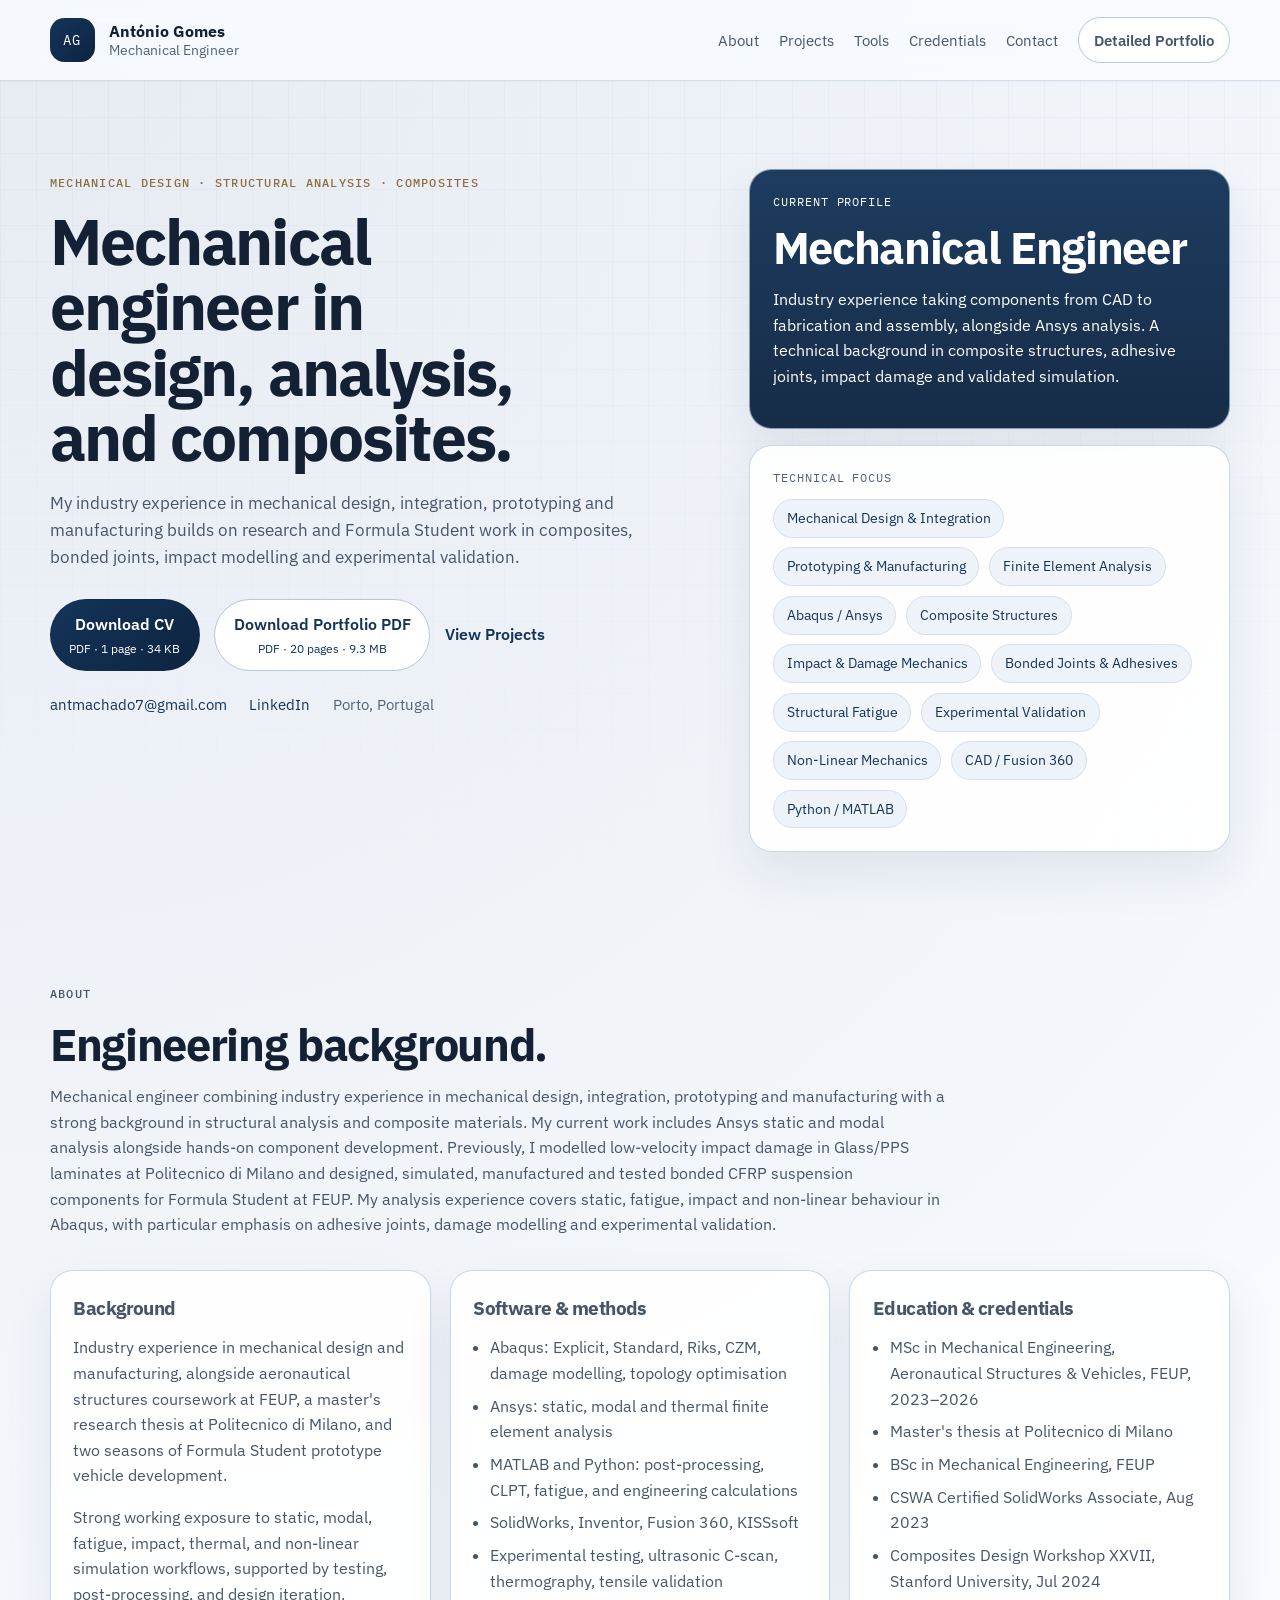
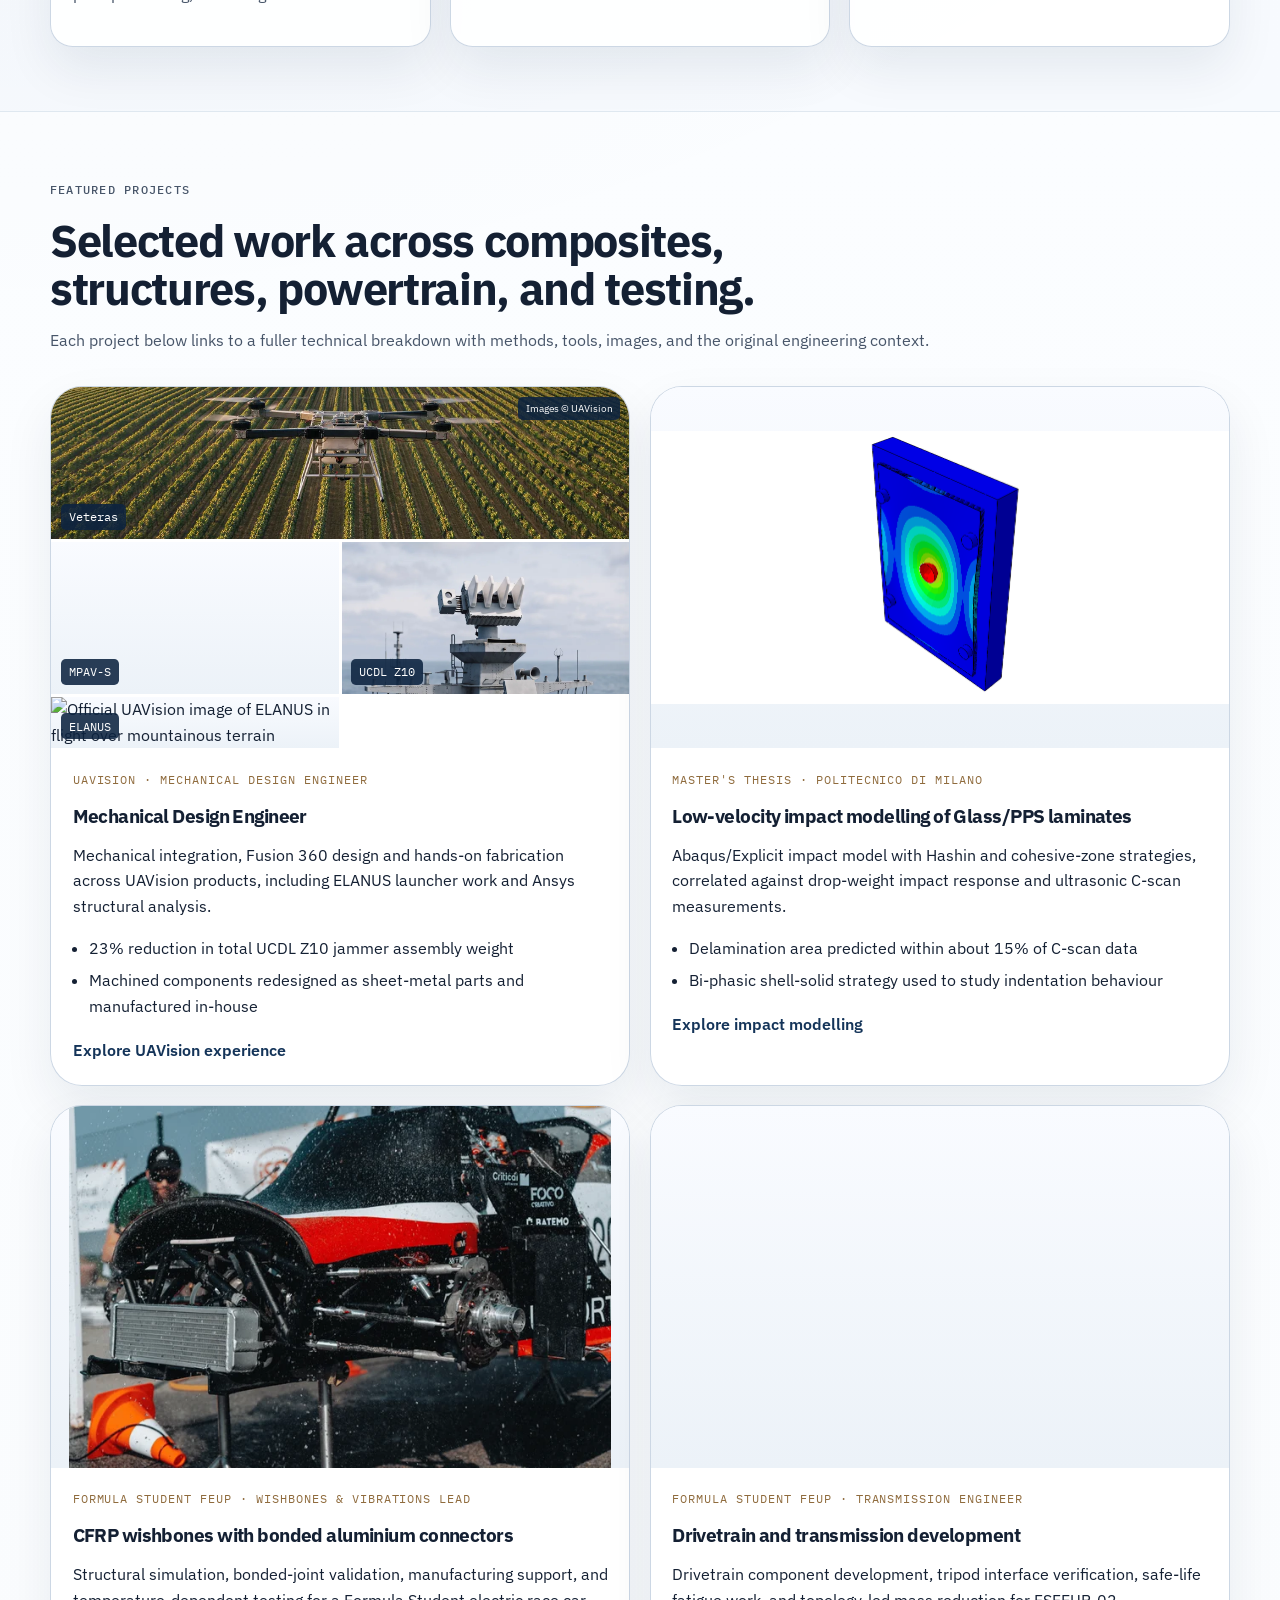
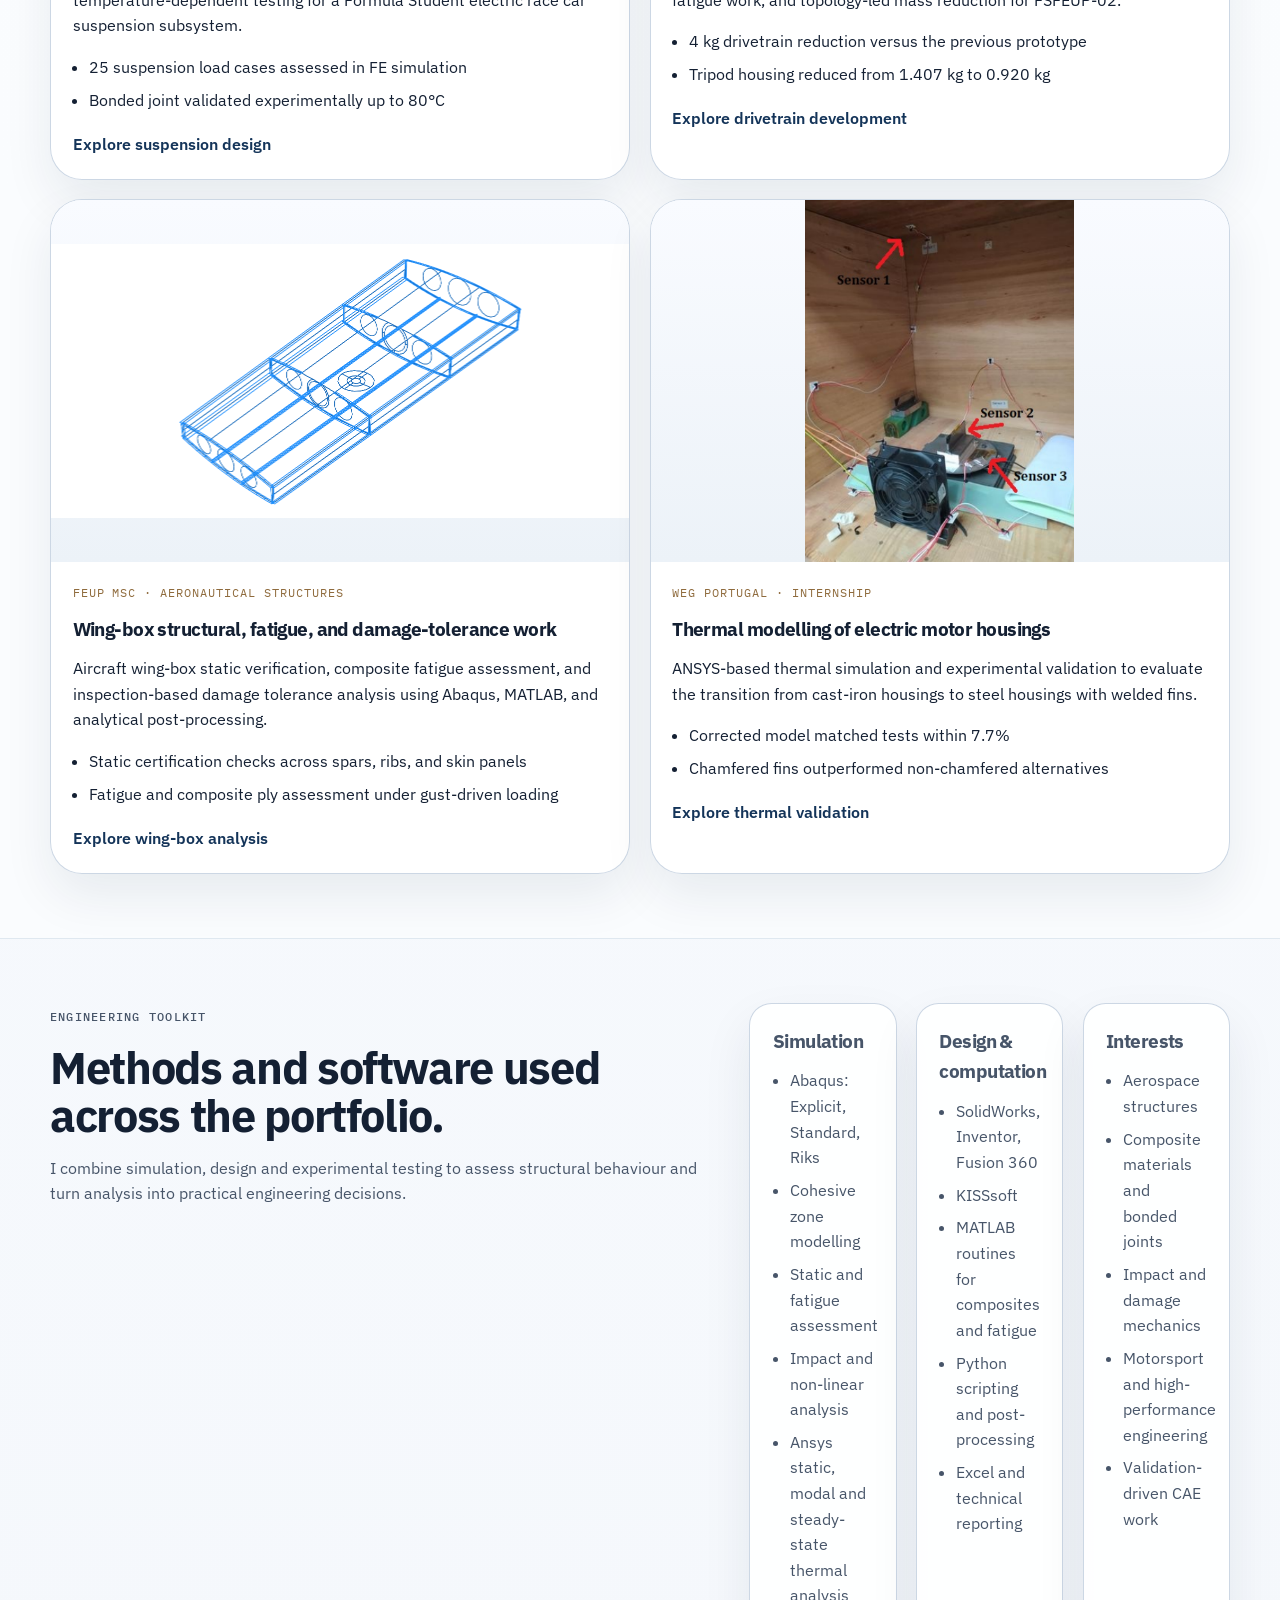
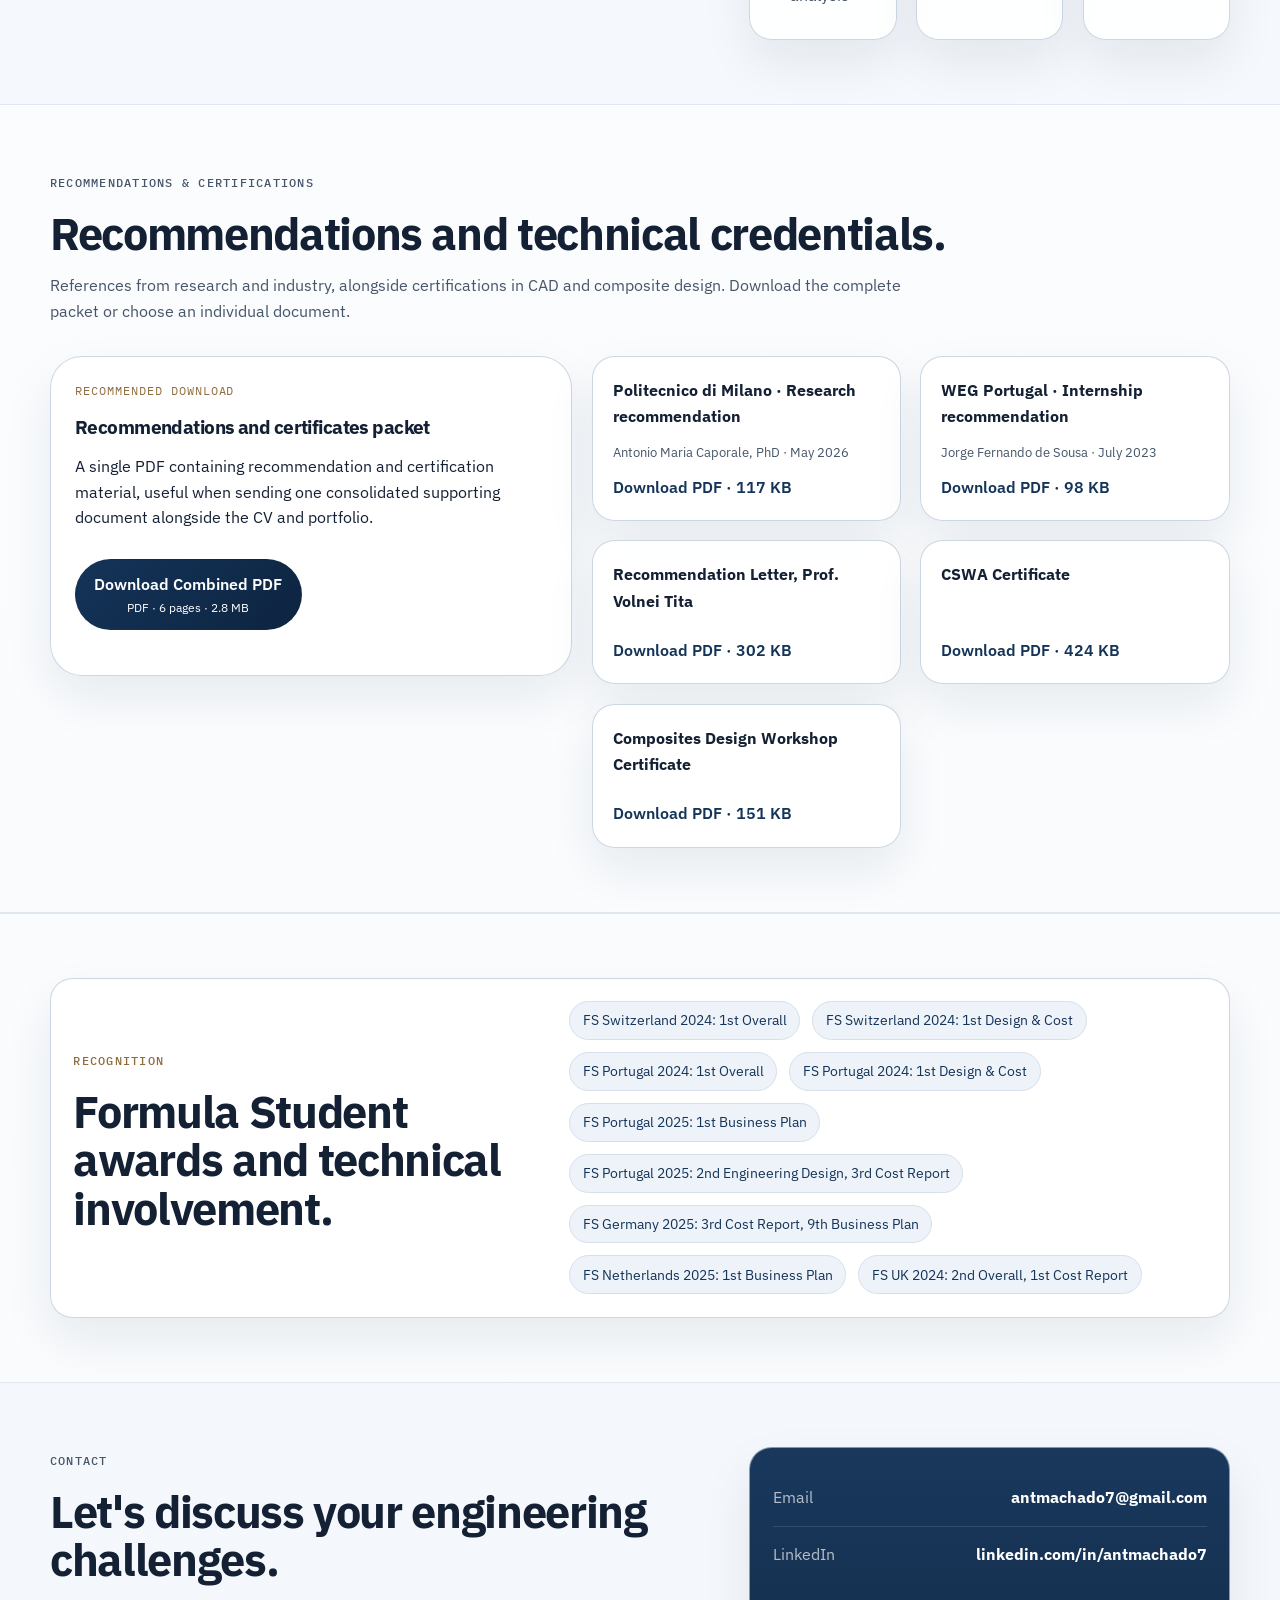
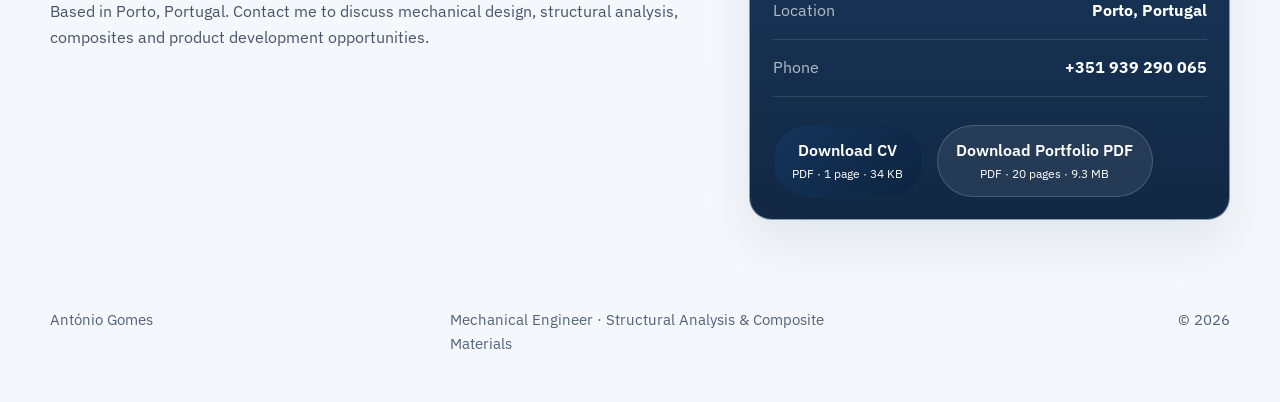
==== commit cf154049: "Update profile, ELANUS and Ansys experience" ====
--- a/index.html
+++ b/index.html
@@ -4,7 +4,7 @@
   <meta charset="UTF-8">
   <meta name="viewport" content="width=device-width, initial-scale=1.0">
   <title>António Gomes | Mechanical Engineer</title>
-  <meta name="description" content="Mechanical engineering portfolio of António Gomes, focused on structural analysis, composite materials, finite element modelling, bonded joints, impact mechanics, and prototype vehicle development.">
+  <meta name="description" content="António Gomes: mechanical engineer combining industry experience in design, integration and manufacturing with composites, FEA, impact modelling, bonded joints and experimental validation.">
   <link rel="icon" type="image/svg+xml" href="assets/icons/favicon.svg">
   <link rel="preconnect" href="https://fonts.googleapis.com">
   <link rel="preconnect" href="https://fonts.gstatic.com" crossorigin>
@@ -46,17 +46,16 @@
     <section class="hero">
       <div class="container hero-grid">
         <div class="hero-copy reveal">
-          <p class="eyebrow">Structural analysis · composites · CAE</p>
-          <h1>Mechanical engineer focused on structures, composites, and validated simulation.</h1>
+          <p class="eyebrow">Mechanical design · structural analysis · composites</p>
+          <h1>Mechanical engineer in design, analysis, and composites.</h1>
           <p class="hero-intro">
-            I work across finite element modelling, bonded joints, impact and damage mechanics, aeronautical structures,
-            and prototype vehicle development, with experience spanning FEUP, Politecnico di Milano, Formula Student,
-            and WEG Portugal.
+            My industry experience in mechanical design, integration, prototyping and manufacturing builds on
+            research and Formula Student work in composites, bonded joints, impact modelling and experimental validation.
           </p>
 
           <div class="hero-actions">
             <a class="button download-button" href="assets/docs/Antonio_Gomes_CV.pdf" download>Download CV<span class="download-meta">PDF · 1 page · 34 KB</span></a>
-            <a class="button download-button button-secondary" href="assets/docs/Antonio_Gomes_Portfolio.pdf" download>Download Portfolio PDF<span class="download-meta">PDF · 19 pages · 9.0 MB</span></a>
+            <a class="button download-button button-secondary" href="assets/docs/Antonio_Gomes_Portfolio.pdf" download>Download Portfolio PDF<span class="download-meta">PDF · 20 pages · 9.3 MB</span></a>
             <a class="button button-link" href="projects.html">View Projects</a>
           </div>
 
@@ -72,23 +71,26 @@
             <p class="card-label">Current profile</p>
             <h2>Mechanical Engineer</h2>
             <p>
-              Structural analysis and composite materials, with project work in low-velocity impact modelling,
-              bonded CFRP suspension components, drivetrain design, aeronautical structures, and thermal modelling.
+              Industry experience taking components from CAD to fabrication and assembly, alongside Ansys analysis.
+              A technical background in composite structures, adhesive joints, impact damage and validated simulation.
             </p>
           </div>
 
           <div class="panel-card focus-card">
             <p class="card-label">Technical focus</p>
             <div class="chip-grid">
+              <span>Mechanical Design &amp; Integration</span>
+              <span>Prototyping &amp; Manufacturing</span>
               <span>Finite Element Analysis</span>
-              <span>Abaqus</span>
+              <span>Abaqus / Ansys</span>
               <span>Composite Structures</span>
               <span>Impact &amp; Damage Mechanics</span>
-              <span>Bonded Joints</span>
+              <span>Bonded Joints &amp; Adhesives</span>
               <span>Structural Fatigue</span>
               <span>Experimental Validation</span>
+              <span>Non-Linear Mechanics</span>
+              <span>CAD / Fusion 360</span>
               <span>Python / MATLAB</span>
-              <span>SolidWorks</span>
             </div>
           </div>
         </aside>
@@ -101,10 +103,12 @@
           <p class="eyebrow">About</p>
           <h2>Engineering background.</h2>
           <p>
-            Mechanical engineer specialised in structural analysis and composite materials, with experience in finite element
-            modelling, bonded joints, and experimental validation. My work includes the numerical modelling of low-velocity
-            impact damage in Glass/PPS composite laminates and the structural design of CFRP components for Formula Student
-            electric race cars.
+            Mechanical engineer combining industry experience in mechanical design, integration, prototyping and manufacturing
+            with a strong background in structural analysis and composite materials. My current work includes Ansys static and
+            modal analysis alongside hands-on component development. Previously, I modelled low-velocity impact damage in Glass/PPS
+            laminates at Politecnico di Milano and designed, simulated, manufactured and tested bonded CFRP suspension components
+            for Formula Student at FEUP. My analysis experience covers static, fatigue, impact and non-linear behaviour in Abaqus,
+            with particular emphasis on adhesive joints, damage modelling and experimental validation.
           </p>
         </div>
 
@@ -112,11 +116,11 @@
           <article class="info-card reveal">
             <h3>Background</h3>
             <p>
-              Academic and project experience spanning aeronautical structures coursework at FEUP, a master's research thesis
+              Industry experience in mechanical design and manufacturing, alongside aeronautical structures coursework at FEUP, a master's research thesis
               at Politecnico di Milano, and two seasons of Formula Student prototype vehicle development.
             </p>
             <p>
-              Strong working exposure to static, fatigue, impact, thermal, and non-linear simulation workflows, supported by
+              Strong working exposure to static, modal, fatigue, impact, thermal, and non-linear simulation workflows, supported by
               testing, post-processing, and design iteration.
             </p>
           </article>
@@ -125,7 +129,7 @@
             <h3>Software &amp; methods</h3>
             <ul class="list-clean">
               <li>Abaqus: Explicit, Standard, Riks, CZM, damage modelling, topology optimisation</li>
-              <li>ANSYS: thermal FEM</li>
+              <li>Ansys: static, modal and thermal finite element analysis</li>
               <li>MATLAB and Python: post-processing, CLPT, fatigue, and engineering calculations</li>
               <li>SolidWorks, Inventor, Fusion 360, KISSsoft</li>
               <li>Experimental testing, ultrasonic C-scan, thermography, tensile validation</li>
@@ -158,7 +162,7 @@
 
         <div class="project-grid">
           <article class="project-card reveal">
-            <div class="product-montage" role="group" aria-label="UAVision products: Veteras, MPAV-S and UCDL Z10">
+            <div class="product-montage" role="group" aria-label="UAVision products: Veteras, MPAV-S, UCDL Z10 and ELANUS">
               <div class="montage-tile montage-veteras">
                 <img src="assets/images/uavision-veteras.webp" alt="Electric heavy-lift VTOL flying over agricultural fields" width="960" height="640" loading="lazy" decoding="async">
                 <span class="montage-label">Veteras</span>
@@ -171,14 +175,18 @@
                 <img src="assets/images/uavision-ucdl-z10.webp" alt="Anti-UAS jammer mounted on a naval platform" width="960" height="624" loading="lazy" decoding="async">
                 <span class="montage-label">UCDL Z10</span>
               </div>
+              <div class="montage-tile montage-elanus">
+                <img src="assets/images/uavision-elanus.webp" alt="Official UAVision image of ELANUS in flight over mountainous terrain" width="960" height="536" loading="lazy" decoding="async">
+                <span class="montage-label">ELANUS</span>
+              </div>
               <a class="montage-credit" href="https://www.uavision.com/" target="_blank" rel="noreferrer">Images &copy; UAVision</a>
             </div>
             <div class="project-card-body">
               <p class="project-meta">UAVision · Mechanical Design Engineer</p>
               <h3>Mechanical Design Engineer</h3>
               <p>
-                Electronics integration across Veteras, MPAV-S, and UCDL Z10, combining Fusion 360 design
-                with hands-on laser cutting, press brake fabrication, and FDM printing.
+                Mechanical integration, Fusion 360 design and hands-on fabrication across UAVision products,
+                including ELANUS launcher work and Ansys structural analysis.
               </p>
               <ul class="project-points">
                 <li>23% reduction in total UCDL Z10 jammer assembly weight</li>
@@ -294,7 +302,7 @@
               <li>Cohesive zone modelling</li>
               <li>Static and fatigue assessment</li>
               <li>Impact and non-linear analysis</li>
-              <li>ANSYS steady-state thermal</li>
+              <li>Ansys static, modal and steady-state thermal analysis</li>
             </ul>
           </article>
 
@@ -425,7 +433,7 @@
 
           <div class="contact-actions">
             <a class="button download-button" href="assets/docs/Antonio_Gomes_CV.pdf" download>Download CV<span class="download-meta">PDF · 1 page · 34 KB</span></a>
-            <a class="button download-button button-secondary" href="assets/docs/Antonio_Gomes_Portfolio.pdf" download>Download Portfolio PDF<span class="download-meta">PDF · 19 pages · 9.0 MB</span></a>
+            <a class="button download-button button-secondary" href="assets/docs/Antonio_Gomes_Portfolio.pdf" download>Download Portfolio PDF<span class="download-meta">PDF · 20 pages · 9.3 MB</span></a>
           </div>
         </div>
       </div>
--- a/assets/css/styles.css
+++ b/assets/css/styles.css
@@ -1,777 +1,965 @@
-:root {
-  --bg: #f4f7fb;
-  --surface: #ffffff;
-  --surface-alt: #eef3f9;
-  --surface-strong: #dfe8f3;
-  --ink: #142033;
-  --ink-soft: #475569;
-  --ink-muted: #6b7a90;
-  --line: #d6e0ea;
-  --line-strong: #b7c7d9;
-  --brand: #143459;
-  --brand-deep: #0d2440;
-  --brand-soft: #dbe7f5;
-  --accent: #8f6b3d;
-  --accent-soft: #efe4d4;
-  --shadow: 0 22px 50px rgba(17, 34, 61, 0.08);
-  --radius-sm: 0.9rem;
-  --radius-md: 1.4rem;
-  --radius-lg: 2rem;
-  --container: 1180px;
-  --font-sans: "IBM Plex Sans", sans-serif;
-  --font-mono: "IBM Plex Mono", monospace;
-}
-
-*,
-*::before,
-*::after {
-  box-sizing: border-box;
-}
-
-html {
-  scroll-behavior: smooth;
-}
-
-body {
+:root {
+  --bg: #f4f7fb;
+  --surface: #ffffff;
+  --surface-alt: #eef3f9;
+  --surface-strong: #dfe8f3;
+  --ink: #142033;
+  --ink-soft: #475569;
+  --ink-muted: #526278;
+  --line: #d6e0ea;
+  --line-strong: #b7c7d9;
+  --brand: #143459;
+  --brand-deep: #0d2440;
+  --brand-soft: #dbe7f5;
+  --accent: #8f6b3d;
+  --accent-soft: #efe4d4;
+  --shadow: 0 22px 50px rgba(17, 34, 61, 0.08);
+  --radius-sm: 0.9rem;
+  --radius-md: 1.4rem;
+  --radius-lg: 2rem;
+  --container: 1180px;
+  --font-sans: "IBM Plex Sans", sans-serif;
+  --font-mono: "IBM Plex Mono", monospace;
+}
+
+*,
+*::before,
+*::after {
+  box-sizing: border-box;
+}
+
+html {
+  scroll-behavior: smooth;
+}
+
+body {
+  margin: 0;
+  font-family: var(--font-sans);
+  color: var(--ink);
+  background:
+    radial-gradient(circle at top left, rgba(20, 52, 89, 0.08), transparent 28%),
+    linear-gradient(180deg, #f8fbff 0%, var(--bg) 100%);
+  line-height: 1.6;
+}
+
+img {
+  max-width: 100%;
+  display: block;
+}
+
+a {
+  color: inherit;
+  text-decoration: none;
+}
+
+p,
+ul,
+h1,
+h2,
+h3 {
+  margin-top: 0;
+}
+
+.container {
+  width: min(calc(100% - 2rem), var(--container));
+  margin: 0 auto;
+}
+
+.skip-link,
+.sr-only {
+  position: absolute;
+  width: 1px;
+  height: 1px;
+  padding: 0;
+  margin: -1px;
+  overflow: hidden;
+  clip: rect(0, 0, 0, 0);
+  white-space: nowrap;
+  border: 0;
+}
+
+.skip-link:focus {
+  position: fixed;
+  left: 1rem;
+  top: 1rem;
+  z-index: 1000;
+  width: auto;
+  height: auto;
+  margin: 0;
+  clip: auto;
+  padding: 0.8rem 1rem;
+  border-radius: 999px;
+  background: var(--brand);
+  color: #fff;
+}
+
+.site-header {
+  position: sticky;
+  top: 0;
+  z-index: 30;
+  backdrop-filter: blur(14px);
+  background: rgba(248, 251, 255, 0.88);
+  border-bottom: 1px solid rgba(183, 199, 217, 0.55);
+}
+
+.header-inner {
+  display: flex;
+  align-items: center;
+  justify-content: space-between;
+  gap: 1rem;
+  min-height: 5rem;
+}
+
+.brand {
+  display: inline-flex;
+  align-items: center;
+  gap: 0.9rem;
+}
+
+.brand-mark {
+  display: inline-grid;
+  place-items: center;
+  width: 2.8rem;
+  height: 2.8rem;
+  border-radius: 0.9rem;
+  background: linear-gradient(135deg, var(--brand) 0%, var(--brand-deep) 100%);
+  color: #fff;
+  font-family: var(--font-mono);
+  font-size: 0.9rem;
+  letter-spacing: 0.08em;
+}
+
+.brand-text {
+  display: flex;
+  flex-direction: column;
+  line-height: 1.2;
+}
+
+.brand-text strong {
+  font-size: 1rem;
+}
+
+.brand-text span {
+  color: var(--ink-muted);
+  font-size: 0.9rem;
+}
+
+.site-nav {
+  display: flex;
+  align-items: center;
+  gap: 1.25rem;
+}
+
+.site-nav a {
+  font-size: 0.95rem;
+  color: var(--ink-soft);
+}
+
+.site-nav a:hover,
+.site-nav a:focus-visible,
+.text-link:hover,
+.text-link:focus-visible {
+  color: var(--brand);
+}
+
+.nav-toggle {
+  display: none;
+  background: transparent;
+  border: 0;
+  padding: 0.35rem;
+}
+
+.nav-toggle span:not(.sr-only) {
+  display: block;
+  width: 1.45rem;
+  height: 2px;
+  margin: 0.26rem 0;
+  border-radius: 999px;
+  background: var(--brand);
+}
+
+.button {
+  display: inline-flex;
+  align-items: center;
+  justify-content: center;
+  gap: 0.4rem;
+  min-height: 2.9rem;
+  padding: 0.75rem 1.15rem;
+  border-radius: 999px;
+  border: 1px solid transparent;
+  background: linear-gradient(135deg, var(--brand) 0%, var(--brand-deep) 100%);
+  color: #fff;
+  font-weight: 600;
+  transition: transform 0.2s ease, box-shadow 0.2s ease, background 0.2s ease;
+}
+
+.button:hover,
+.button:focus-visible {
+  transform: translateY(-1px);
+  box-shadow: 0 12px 24px rgba(20, 52, 89, 0.18);
+}
+
+.button-secondary {
+  background: #fff;
+  color: var(--brand);
+  border-color: var(--line-strong);
+}
+
+.button-link {
+  background: transparent;
+  color: var(--brand);
+  border-color: transparent;
+  padding-inline: 0;
+  min-height: 2rem;
+}
+
+.button-small {
+  min-height: 2.45rem;
+  padding: 0.6rem 0.95rem;
+}
+
+.hero,
+.page-hero {
+  position: relative;
+  padding: 5.5rem 0 4rem;
+}
+
+.hero::before,
+.page-hero::before {
+  content: "";
+  position: absolute;
+  inset: 0;
+  background-image:
+    linear-gradient(rgba(20, 52, 89, 0.05) 1px, transparent 1px),
+    linear-gradient(90deg, rgba(20, 52, 89, 0.05) 1px, transparent 1px);
+  background-size: 36px 36px;
+  mask-image: linear-gradient(180deg, rgba(0, 0, 0, 0.6), transparent);
+  pointer-events: none;
+}
+
+.hero-grid,
+.page-hero-grid,
+.contact-grid,
+.tools-grid {
+  display: grid;
+  grid-template-columns: 1.25fr 0.9fr;
+  gap: 2rem;
+  align-items: start;
+}
+
+.page-hero-compact {
+  padding-bottom: 2rem;
+}
+
+.page-hero-actions {
+  display: flex;
+  gap: 0.9rem;
+  justify-content: flex-end;
+  flex-wrap: wrap;
+}
+
+.eyebrow {
+  display: inline-block;
+  margin-bottom: 1rem;
+  font-family: var(--font-mono);
+  font-size: 0.78rem;
+  font-weight: 500;
+  letter-spacing: 0.1em;
+  text-transform: uppercase;
+  color: var(--accent);
+}
+
+h1,
+h2,
+h3 {
+  letter-spacing: -0.03em;
+}
+
+h1 {
+  font-size: clamp(2.6rem, 5vw, 4.8rem);
+  line-height: 1.02;
+  max-width: 13ch;
+  margin-bottom: 1.25rem;
+}
+
+h2 {
+  font-size: clamp(1.9rem, 3.5vw, 3rem);
+  line-height: 1.08;
+  margin-bottom: 1rem;
+}
+
+h3 {
+  font-size: 1.18rem;
+  margin-bottom: 0.75rem;
+}
+
+.hero-intro,
+.section-heading p,
+.project-section-header p,
+.detail-card,
+.info-card,
+.stack-card,
+.contact-copy p,
+.panel-card p {
+  color: var(--ink-soft);
+}
+
+.hero-intro {
+  max-width: 62ch;
+  font-size: 1.06rem;
+}
+
+.hero-actions,
+.contact-actions {
+  display: flex;
+  gap: 0.9rem;
+  flex-wrap: wrap;
+  margin: 1.75rem 0 1.3rem;
+}
+
+.hero-links {
+  display: flex;
+  flex-wrap: wrap;
+  gap: 1rem 1.4rem;
+  list-style: none;
+  padding: 0;
+  margin: 0;
+  color: var(--ink-muted);
+  font-size: 0.95rem;
+}
+
+.hero-links a {
+  color: var(--brand);
+}
+
+.panel-card,
+.info-card,
+.stack-card,
+.project-card,
+.detail-card,
+.contact-card,
+.metric-tile,
+.awards-strip,
+.media-card {
+  background: rgba(255, 255, 255, 0.9);
+  border: 1px solid rgba(183, 199, 217, 0.7);
+  box-shadow: var(--shadow);
+}
+
+.panel-card,
+.info-card,
+.stack-card,
+.detail-card,
+.contact-card,
+.awards-strip {
+  border-radius: var(--radius-md);
+  padding: 1.4rem;
+}
+
+.hero-panel {
+  display: grid;
+  gap: 1rem;
+}
+
+.stat-card {
+  background: linear-gradient(180deg, rgba(20, 52, 89, 0.96), rgba(13, 36, 64, 0.96));
+  color: #fff;
+}
+
+.stat-card p,
+.stat-card h2 {
+  color: #fff;
+}
+
+.card-label {
+  margin-bottom: 0.7rem;
+  color: rgba(255, 255, 255, 0.75);
+  font-family: var(--font-mono);
+  font-size: 0.75rem;
+  letter-spacing: 0.08em;
+  text-transform: uppercase;
+}
+
+.focus-card .card-label {
+  color: var(--ink-muted);
+}
+
+.image-credit {
+  display: block;
+  margin: 1rem 0 0;
+  color: var(--ink-soft);
+  font-size: 0.8rem;
+}
+
+.image-credit a,
+.uavision-products-heading a {
+  text-decoration: underline;
+  text-underline-offset: 0.2em;
+}
+
+.uavision-impact {
+  display: grid;
+  grid-template-columns: minmax(0, 0.6fr) minmax(0, 1.4fr);
+  gap: 2rem;
+  align-items: center;
+  margin-bottom: 1.3rem;
+  padding: 2rem;
+  background: var(--brand-deep);
+  color: #fff;
+  border-radius: var(--radius-md);
+}
+
+.uavision-impact .project-meta {
+  color: var(--accent-soft);
+}
+
+.uavision-impact p:last-child {
+  margin-bottom: 0;
+}
+
+.impact-number strong {
+  display: block;
+  font-size: clamp(3.5rem, 7vw, 5.5rem);
+  line-height: 1.1;
+  letter-spacing: -0.04em;
+  margin-bottom: 0.6rem;
+}
+
+.impact-number span {
+  display: block;
+  max-width: 24ch;
+  color: var(--brand-soft);
+}
+
+.uavision-products-heading {
+  margin-top: 2.5rem;
+  color: var(--ink-soft);
+}
+
+.uavision-gallery .media-card {
   margin: 0;
-  font-family: var(--font-sans);
+}
+
+.uavision-gallery .media-card img {
+  height: auto;
+  aspect-ratio: 3 / 2;
+}
+
+.uavision-gallery .media-card figcaption {
+  padding: 1.2rem;
+}
+
+.uavision-gallery h3 {
   color: var(--ink);
-  background:
-    radial-gradient(circle at top left, rgba(20, 52, 89, 0.08), transparent 28%),
-    linear-gradient(180deg, #f8fbff 0%, var(--bg) 100%);
-  line-height: 1.6;
-}
-
-img {
-  max-width: 100%;
-  display: block;
-}
-
-a {
-  color: inherit;
-  text-decoration: none;
-}
-
-p,
-ul,
-h1,
-h2,
-h3 {
-  margin-top: 0;
-}
-
-.container {
-  width: min(calc(100% - 2rem), var(--container));
-  margin: 0 auto;
-}
-
-.skip-link,
-.sr-only {
+}
+
+.uavision-gallery p {
+  margin-bottom: 0;
+}
+
+.chip-grid {
+  display: flex;
+  flex-wrap: wrap;
+  gap: 0.6rem;
+}
+
+.chip-grid span,
+.award-list span,
+.anchor-grid a {
+  display: inline-flex;
+  align-items: center;
+  min-height: 2.3rem;
+  padding: 0.45rem 0.8rem;
+  border-radius: 999px;
+  border: 1px solid var(--line);
+  background: var(--surface-alt);
+  color: var(--brand);
+  font-size: 0.88rem;
+}
+
+.section {
+  padding: 4rem 0;
+}
+
+.section-alt {
+  background: rgba(255, 255, 255, 0.45);
+  border-top: 1px solid rgba(183, 199, 217, 0.4);
+  border-bottom: 1px solid rgba(183, 199, 217, 0.4);
+}
+
+.section-heading {
+  max-width: 56rem;
+  margin-bottom: 2rem;
+}
+
+.about-grid,
+.stack-columns,
+.project-grid,
+.metrics-grid,
+.detail-grid,
+.media-grid,
+.documents-layout,
+.document-list,
+.footer-inner,
+.anchor-grid {
+  display: grid;
+  gap: 1.2rem;
+}
+
+.about-grid,
+.stack-columns {
+  grid-template-columns: repeat(3, minmax(0, 1fr));
+}
+
+.project-grid {
+  grid-template-columns: repeat(2, minmax(0, 1fr));
+}
+
+.project-card {
+  overflow: hidden;
+  border-radius: var(--radius-lg);
+}
+
+.project-card img {
+  width: 100%;
+  height: auto;
+  aspect-ratio: 16 / 10;
+  object-fit: cover;
+  background: linear-gradient(180deg, #f9fbff, #ecf2f8);
+}
+
+.product-montage {
+  position: relative;
+  display: grid;
+  grid-template-columns: repeat(2, minmax(0, 1fr));
+  grid-template-rows: repeat(2, minmax(0, 1fr));
+  aspect-ratio: 16 / 10;
+  width: 100%;
+  overflow: hidden;
+  gap: 3px;
+  background: var(--surface);
+}
+
+.montage-tile {
+  position: relative;
+  min-height: 0;
+  min-width: 0;
+  overflow: hidden;
+}
+
+.montage-veteras {
+  grid-column: 1 / -1;
+}
+
+.product-montage img {
+  width: 100%;
+  height: 100%;
+  aspect-ratio: auto;
+  object-fit: cover;
+}
+
+.montage-veteras img {
+  object-position: 50% 48%;
+}
+
+.montage-label,
+.montage-credit {
   position: absolute;
-  width: 1px;
-  height: 1px;
-  padding: 0;
-  margin: -1px;
-  overflow: hidden;
-  clip: rect(0, 0, 0, 0);
-  white-space: nowrap;
-  border: 0;
-}
-
-.skip-link:focus {
-  position: fixed;
-  left: 1rem;
-  top: 1rem;
-  z-index: 1000;
-  width: auto;
-  height: auto;
-  margin: 0;
-  clip: auto;
-  padding: 0.8rem 1rem;
-  border-radius: 999px;
-  background: var(--brand);
+  z-index: 1;
+  border-radius: 0.3rem;
+  background: rgba(13, 36, 64, 0.88);
   color: #fff;
 }
 
-.site-header {
-  position: sticky;
-  top: 0;
-  z-index: 30;
-  backdrop-filter: blur(14px);
-  background: rgba(248, 251, 255, 0.88);
-  border-bottom: 1px solid rgba(183, 199, 217, 0.55);
-}
-
-.header-inner {
-  display: flex;
-  align-items: center;
-  justify-content: space-between;
-  gap: 1rem;
-  min-height: 5rem;
-}
-
-.brand {
-  display: inline-flex;
-  align-items: center;
-  gap: 0.9rem;
-}
-
-.brand-mark {
-  display: inline-grid;
-  place-items: center;
-  width: 2.8rem;
-  height: 2.8rem;
-  border-radius: 0.9rem;
-  background: linear-gradient(135deg, var(--brand) 0%, var(--brand-deep) 100%);
-  color: #fff;
-  font-family: var(--font-mono);
-  font-size: 0.9rem;
-  letter-spacing: 0.08em;
-}
-
-.brand-text {
-  display: flex;
-  flex-direction: column;
-  line-height: 1.2;
-}
-
-.brand-text strong {
-  font-size: 1rem;
-}
-
-.brand-text span {
-  color: var(--ink-muted);
-  font-size: 0.9rem;
-}
-
-.site-nav {
-  display: flex;
-  align-items: center;
-  gap: 1.25rem;
-}
-
-.site-nav a {
-  font-size: 0.95rem;
-  color: var(--ink-soft);
-}
-
-.site-nav a:hover,
-.site-nav a:focus-visible,
-.text-link:hover,
-.text-link:focus-visible {
-  color: var(--brand);
-}
-
-.nav-toggle {
-  display: none;
-  background: transparent;
-  border: 0;
-  padding: 0.35rem;
-}
-
-.nav-toggle span:not(.sr-only) {
-  display: block;
-  width: 1.45rem;
-  height: 2px;
-  margin: 0.26rem 0;
-  border-radius: 999px;
-  background: var(--brand);
-}
-
-.button {
-  display: inline-flex;
-  align-items: center;
-  justify-content: center;
-  gap: 0.4rem;
-  min-height: 2.9rem;
-  padding: 0.75rem 1.15rem;
-  border-radius: 999px;
-  border: 1px solid transparent;
-  background: linear-gradient(135deg, var(--brand) 0%, var(--brand-deep) 100%);
-  color: #fff;
-  font-weight: 600;
-  transition: transform 0.2s ease, box-shadow 0.2s ease, background 0.2s ease;
-}
-
-.button:hover,
-.button:focus-visible {
-  transform: translateY(-1px);
-  box-shadow: 0 12px 24px rgba(20, 52, 89, 0.18);
-}
-
-.button-secondary {
-  background: #fff;
-  color: var(--brand);
-  border-color: var(--line-strong);
-}
-
-.button-link {
-  background: transparent;
-  color: var(--brand);
-  border-color: transparent;
-  padding-inline: 0;
-  min-height: 2rem;
-}
-
-.button-small {
-  min-height: 2.45rem;
-  padding: 0.6rem 0.95rem;
-}
-
-.hero,
-.page-hero {
-  position: relative;
-  padding: 5.5rem 0 4rem;
-}
-
-.hero::before,
-.page-hero::before {
-  content: "";
-  position: absolute;
-  inset: 0;
-  background-image:
-    linear-gradient(rgba(20, 52, 89, 0.05) 1px, transparent 1px),
-    linear-gradient(90deg, rgba(20, 52, 89, 0.05) 1px, transparent 1px);
-  background-size: 36px 36px;
-  mask-image: linear-gradient(180deg, rgba(0, 0, 0, 0.6), transparent);
-  pointer-events: none;
-}
-
-.hero-grid,
-.page-hero-grid,
-.contact-grid,
-.tools-grid {
-  display: grid;
-  grid-template-columns: 1.25fr 0.9fr;
-  gap: 2rem;
-  align-items: start;
-}
-
-.page-hero-compact {
-  padding-bottom: 2rem;
-}
-
-.page-hero-actions {
-  display: flex;
-  gap: 0.9rem;
-  justify-content: flex-end;
-  flex-wrap: wrap;
-}
-
-.eyebrow {
-  display: inline-block;
-  margin-bottom: 1rem;
-  font-family: var(--font-mono);
-  font-size: 0.78rem;
-  font-weight: 500;
-  letter-spacing: 0.1em;
-  text-transform: uppercase;
-  color: var(--accent);
-}
-
-h1,
-h2,
-h3 {
-  letter-spacing: -0.03em;
-}
-
-h1 {
-  font-size: clamp(2.6rem, 5vw, 4.8rem);
-  line-height: 1.02;
-  max-width: 13ch;
-  margin-bottom: 1.25rem;
-}
-
-h2 {
-  font-size: clamp(1.9rem, 3.5vw, 3rem);
-  line-height: 1.08;
-  margin-bottom: 1rem;
-}
-
-h3 {
-  font-size: 1.18rem;
-  margin-bottom: 0.75rem;
-}
-
-.hero-intro,
-.section-heading p,
-.project-section-header p,
-.detail-card,
-.info-card,
-.stack-card,
-.contact-copy p,
-.panel-card p {
-  color: var(--ink-soft);
-}
-
-.hero-intro {
-  max-width: 62ch;
-  font-size: 1.06rem;
-}
-
-.hero-actions,
-.contact-actions {
-  display: flex;
-  gap: 0.9rem;
-  flex-wrap: wrap;
-  margin: 1.75rem 0 1.3rem;
-}
-
-.hero-links {
-  display: flex;
-  flex-wrap: wrap;
-  gap: 1rem 1.4rem;
-  list-style: none;
-  padding: 0;
-  margin: 0;
-  color: var(--ink-muted);
-  font-size: 0.95rem;
-}
-
-.hero-links a {
-  color: var(--brand);
-}
-
-.panel-card,
-.info-card,
-.stack-card,
-.project-card,
-.detail-card,
-.contact-card,
-.metric-tile,
-.awards-strip,
-.media-card {
-  background: rgba(255, 255, 255, 0.9);
-  border: 1px solid rgba(183, 199, 217, 0.7);
-  box-shadow: var(--shadow);
-}
-
-.panel-card,
-.info-card,
-.stack-card,
-.detail-card,
-.contact-card,
-.awards-strip {
-  border-radius: var(--radius-md);
-  padding: 1.4rem;
-}
-
-.hero-panel {
-  display: grid;
-  gap: 1rem;
-}
-
-.stat-card {
-  background: linear-gradient(180deg, rgba(20, 52, 89, 0.96), rgba(13, 36, 64, 0.96));
-  color: #fff;
-}
-
-.stat-card p,
-.stat-card h2 {
-  color: #fff;
-}
-
-.card-label {
-  margin-bottom: 0.7rem;
-  color: rgba(255, 255, 255, 0.75);
+.montage-label {
+  bottom: 0.6rem;
+  left: 0.6rem;
+  padding: 0.2rem 0.5rem;
   font-family: var(--font-mono);
   font-size: 0.75rem;
-  letter-spacing: 0.08em;
-  text-transform: uppercase;
-}
-
-.focus-card .card-label {
-  color: var(--ink-muted);
-}
-
-.chip-grid {
-  display: flex;
-  flex-wrap: wrap;
-  gap: 0.6rem;
-}
-
-.chip-grid span,
-.award-list span,
-.anchor-grid a {
-  display: inline-flex;
-  align-items: center;
-  min-height: 2.3rem;
-  padding: 0.45rem 0.8rem;
-  border-radius: 999px;
-  border: 1px solid var(--line);
-  background: var(--surface-alt);
-  color: var(--brand);
-  font-size: 0.88rem;
-}
-
-.section {
-  padding: 4rem 0;
-}
-
-.section-alt {
-  background: rgba(255, 255, 255, 0.45);
-  border-top: 1px solid rgba(183, 199, 217, 0.4);
-  border-bottom: 1px solid rgba(183, 199, 217, 0.4);
-}
-
-.section-heading {
-  max-width: 56rem;
-  margin-bottom: 2rem;
-}
-
-.about-grid,
-.stack-columns,
-.project-grid,
-.metrics-grid,
-.detail-grid,
-.media-grid,
-.documents-layout,
-.document-list,
-.footer-inner,
-.anchor-grid {
-  display: grid;
-  gap: 1.2rem;
-}
-
-.about-grid,
-.stack-columns {
-  grid-template-columns: repeat(3, minmax(0, 1fr));
-}
-
-.project-grid {
-  grid-template-columns: repeat(2, minmax(0, 1fr));
-}
-
-.project-card {
-  overflow: hidden;
-  border-radius: var(--radius-lg);
-}
-
-.project-card img {
-  width: 100%;
-  aspect-ratio: 16 / 10;
-  object-fit: cover;
-  background: linear-gradient(180deg, #f9fbff, #ecf2f8);
+}
+
+.montage-credit {
+  top: 0.6rem;
+  right: 0.6rem;
+  padding: 0.2rem 0.45rem;
+  font-size: 0.65rem;
+}
+
+.montage-credit:focus-visible {
+  outline: 2px solid #fff;
+  outline-offset: 2px;
 }
 
 .project-card-body {
-  padding: 1.35rem;
-}
-
-.project-meta {
-  margin-bottom: 0.7rem;
-  color: var(--accent);
-  font-family: var(--font-mono);
-  font-size: 0.76rem;
-  letter-spacing: 0.08em;
-  text-transform: uppercase;
-}
-
-.project-points,
-.list-clean {
-  padding-left: 1.05rem;
-  margin-bottom: 0;
-}
-
-.project-points li,
-.list-clean li {
-  margin-bottom: 0.45rem;
-}
-
-.text-link {
-  display: inline-flex;
-  margin-top: 0.7rem;
-  color: var(--brand);
-  font-weight: 600;
-}
-
-.awards-strip {
-  display: grid;
-  grid-template-columns: 0.85fr 1.15fr;
-  gap: 1.5rem;
-  align-items: center;
-}
-
-.award-list {
-  display: flex;
-  flex-wrap: wrap;
-  gap: 0.75rem;
-}
-
-.contact-card {
-  background: linear-gradient(180deg, rgba(20, 52, 89, 0.98), rgba(13, 36, 64, 0.98));
-  color: #fff;
-}
-
-.contact-row {
-  display: flex;
-  justify-content: space-between;
-  gap: 1rem;
-  padding: 0.95rem 0;
-  border-bottom: 1px solid rgba(255, 255, 255, 0.12);
-}
-
-.contact-row:last-of-type {
-  border-bottom: 0;
-}
-
-.contact-row span {
-  color: rgba(255, 255, 255, 0.68);
-}
-
-.contact-actions {
-  margin-bottom: 0;
-}
-
-.contact-card .button-secondary {
-  background: rgba(255, 255, 255, 0.08);
-  color: #fff;
-  border-color: rgba(255, 255, 255, 0.18);
-}
-
-.site-footer {
-  padding: 1.5rem 0 2rem;
-}
-
-.footer-inner {
-  grid-template-columns: repeat(3, minmax(0, 1fr));
-  color: var(--ink-muted);
-  font-size: 0.92rem;
-}
-
-.footer-inner p:last-child {
-  text-align: right;
-}
-
-.anchor-grid {
-  grid-template-columns: repeat(4, minmax(0, 1fr));
-}
-
-.anchor-grid a {
-  justify-content: center;
-  text-align: center;
-}
-
-.project-section {
-  scroll-margin-top: 6rem;
-}
-
-.project-section-header {
-  max-width: 54rem;
-  margin-bottom: 1.75rem;
-}
-
-.metrics-grid {
-  grid-template-columns: repeat(4, minmax(0, 1fr));
-  margin-bottom: 1.3rem;
-}
-
-.metric-tile {
-  border-radius: var(--radius-md);
-  padding: 1.15rem;
-}
-
-.metric-tile strong {
-  display: block;
-  margin-bottom: 0.35rem;
-  font-size: 1.5rem;
-  color: var(--brand);
-}
-
-.metric-tile span {
-  color: var(--ink-soft);
-}
-
-.detail-grid {
-  grid-template-columns: repeat(2, minmax(0, 1fr));
-  margin-bottom: 1.3rem;
-}
-
-.detail-grid-wide {
-  align-items: stretch;
-}
-
-.media-grid-two {
-  grid-template-columns: repeat(2, minmax(0, 1fr));
-}
-
-.media-grid-three {
-  grid-template-columns: repeat(3, minmax(0, 1fr));
-}
-
-.media-card {
-  overflow: hidden;
-  border-radius: var(--radius-md);
-}
-
-.media-card img {
-  width: 100%;
-  aspect-ratio: 16 / 10;
-  object-fit: cover;
-  background: linear-gradient(180deg, #f9fbff, #ecf2f8);
-}
-
-.media-card figcaption {
-  padding: 1rem 1rem 1.1rem;
-  color: var(--ink-soft);
-  font-size: 0.93rem;
-}
-
+  padding: 1.35rem;
+}
+
+.project-meta {
+  margin-bottom: 0.7rem;
+  color: var(--accent);
+  font-family: var(--font-mono);
+  font-size: 0.76rem;
+  letter-spacing: 0.08em;
+  text-transform: uppercase;
+}
+
+.project-points,
+.list-clean {
+  padding-left: 1.05rem;
+  margin-bottom: 0;
+}
+
+.project-points li,
+.list-clean li {
+  margin-bottom: 0.45rem;
+}
+
+.text-link {
+  display: inline-flex;
+  margin-top: 0.7rem;
+  color: var(--brand);
+  font-weight: 600;
+}
+
+.awards-strip {
+  display: grid;
+  grid-template-columns: 0.85fr 1.15fr;
+  gap: 1.5rem;
+  align-items: center;
+}
+
+.award-list {
+  display: flex;
+  flex-wrap: wrap;
+  gap: 0.75rem;
+}
+
+.contact-card {
+  background: linear-gradient(180deg, rgba(20, 52, 89, 0.98), rgba(13, 36, 64, 0.98));
+  color: #fff;
+}
+
+.contact-row {
+  display: flex;
+  justify-content: space-between;
+  gap: 1rem;
+  padding: 0.95rem 0;
+  border-bottom: 1px solid rgba(255, 255, 255, 0.12);
+}
+
+.contact-row:last-of-type {
+  border-bottom: 0;
+}
+
+.contact-row span {
+  color: rgba(255, 255, 255, 0.68);
+}
+
+.contact-actions {
+  margin-bottom: 0;
+}
+
+.contact-card .button-secondary {
+  background: rgba(255, 255, 255, 0.08);
+  color: #fff;
+  border-color: rgba(255, 255, 255, 0.18);
+}
+
+.site-footer {
+  padding: 1.5rem 0 2rem;
+}
+
+.footer-inner {
+  grid-template-columns: repeat(3, minmax(0, 1fr));
+  color: var(--ink-muted);
+  font-size: 0.92rem;
+}
+
+.footer-inner p:last-child {
+  text-align: right;
+}
+
+.anchor-grid {
+  grid-template-columns: repeat(4, minmax(0, 1fr));
+}
+
+.anchor-grid a {
+  justify-content: center;
+  text-align: center;
+}
+
+.project-section {
+  scroll-margin-top: 6rem;
+}
+
+.project-section-header {
+  max-width: 54rem;
+  margin-bottom: 1.75rem;
+}
+
+.metrics-grid {
+  grid-template-columns: repeat(4, minmax(0, 1fr));
+  margin-bottom: 1.3rem;
+}
+
+.metric-tile {
+  border-radius: var(--radius-md);
+  padding: 1.15rem;
+}
+
+.metric-tile strong {
+  display: block;
+  margin-bottom: 0.35rem;
+  font-size: 1.5rem;
+  color: var(--brand);
+}
+
+.metric-tile span {
+  color: var(--ink-soft);
+}
+
+.detail-grid {
+  grid-template-columns: repeat(2, minmax(0, 1fr));
+  margin-bottom: 1.3rem;
+}
+
+.detail-grid-wide {
+  align-items: stretch;
+}
+
+.media-grid-two {
+  grid-template-columns: repeat(2, minmax(0, 1fr));
+}
+
+.media-grid-three {
+  grid-template-columns: repeat(3, minmax(0, 1fr));
+}
+
+.media-card {
+  overflow: hidden;
+  border-radius: var(--radius-md);
+}
+
+.media-card img {
+  width: 100%;
+  aspect-ratio: 16 / 10;
+  object-fit: cover;
+  background: linear-gradient(180deg, #f9fbff, #ecf2f8);
+}
+
+.media-card figcaption {
+  padding: 1rem 1rem 1.1rem;
+  color: var(--ink-soft);
+  font-size: 0.93rem;
+}
+
 .reveal {
+  opacity: 1;
+  transition: opacity 0.55s ease, transform 0.55s ease;
+}
+
+.reveal.is-visible {
+  opacity: 1;
+  transform: translateY(0);
+}
+
+.documents-layout {
+  grid-template-columns: 0.9fr 1.1fr;
+  align-items: start;
+}
+
+.document-feature,
+.document-card {
+  background: rgba(255, 255, 255, 0.92);
+  border: 1px solid rgba(183, 199, 217, 0.7);
+  box-shadow: var(--shadow);
+}
+
+.document-feature {
+  border-radius: var(--radius-lg);
+  padding: 1.5rem;
+}
+
+.document-list {
+  grid-template-columns: repeat(2, minmax(0, 1fr));
+}
+
+.document-card {
+  display: flex;
+  flex-direction: column;
+  justify-content: space-between;
+  min-height: 9rem;
+  border-radius: var(--radius-md);
+  padding: 1.25rem;
+  transition: transform 0.2s ease, border-color 0.2s ease;
+}
+
+.document-card:hover,
+.document-card:focus-visible {
+  transform: translateY(-2px);
+  border-color: var(--brand);
+}
+
+.document-card strong {
+  display: block;
+  margin-bottom: 0.8rem;
+  font-size: 1.02rem;
+}
+
+.document-card span {
+  color: var(--brand);
+  font-weight: 600;
+}
+
+@media (max-width: 1100px) {
+  .tools-grid {
+    grid-template-columns: 1fr;
+  }
+}
+
+.reveal.is-pending {
   opacity: 0;
   transform: translateY(16px);
-  transition: opacity 0.55s ease, transform 0.55s ease;
-}
-
-.reveal.is-visible {
-  opacity: 1;
-  transform: translateY(0);
-}
-
-.documents-layout {
-  grid-template-columns: 0.9fr 1.1fr;
-  align-items: start;
-}
-
-.document-feature,
-.document-card {
-  background: rgba(255, 255, 255, 0.92);
-  border: 1px solid rgba(183, 199, 217, 0.7);
-  box-shadow: var(--shadow);
-}
-
-.document-feature {
-  border-radius: var(--radius-lg);
-  padding: 1.5rem;
-}
-
-.document-list {
-  grid-template-columns: repeat(2, minmax(0, 1fr));
-}
-
-.document-card {
-  display: flex;
-  flex-direction: column;
-  justify-content: space-between;
-  min-height: 9rem;
-  border-radius: var(--radius-md);
-  padding: 1.25rem;
-  transition: transform 0.2s ease, border-color 0.2s ease;
-}
-
-.document-card:hover,
-.document-card:focus-visible {
-  transform: translateY(-2px);
-  border-color: var(--brand);
-}
-
-.document-card strong {
+}
+
+@media (max-width: 980px) {
+  .uavision-impact,
+  .hero-grid,
+  .page-hero-grid,
+  .contact-grid,
+  .tools-grid,
+  .awards-strip,
+  .documents-layout,
+  .document-list,
+  .about-grid,
+  .stack-columns,
+  .project-grid,
+  .metrics-grid,
+  .detail-grid,
+  .media-grid-three,
+  .media-grid-two,
+  .anchor-grid,
+  .footer-inner {
+    grid-template-columns: 1fr;
+  }
+
+  .page-hero-actions {
+    justify-content: flex-start;
+  }
+
+  .footer-inner p:last-child {
+    text-align: left;
+  }
+}
+
+@media (max-width: 980px) {
+  .site-nav {
+    position: absolute;
+    top: calc(100% + 0.5rem);
+    right: 1rem;
+    left: 1rem;
+    display: none;
+    flex-direction: column;
+    align-items: stretch;
+    gap: 0.75rem;
+    padding: 1rem;
+    border: 1px solid var(--line);
+    border-radius: var(--radius-md);
+    background: rgba(255, 255, 255, 0.97);
+    box-shadow: var(--shadow);
+  }
+
+  .site-nav.is-open {
+    display: flex;
+  }
+
+  .nav-toggle {
+    display: inline-block;
+  }
+
+  h1 {
+    max-width: 100%;
+  }
+
+  .contact-row {
+    flex-direction: column;
+  }
+}
+
+@media (max-width: 560px) {
+  .container {
+    width: min(calc(100% - 1.25rem), var(--container));
+  }
+
+  .hero,
+  .page-hero,
+  .section {
+    padding: 3.25rem 0;
+  }
+
+  .panel-card,
+  .info-card,
+  .stack-card,
+  .detail-card,
+  .contact-card,
+  .awards-strip {
+    padding: 1.1rem;
+  }
+
+  .project-card-body,
+  .media-card figcaption {
+    padding-inline: 1rem;
+  }
+
+  .button,
+  .button-secondary {
+    width: 100%;
+  }
+
+  .hero-actions,
+  .contact-actions,
+  .page-hero-actions {
+    flex-direction: column;
+  }
+}
+
+@media (prefers-reduced-motion: reduce) {
+  html {
+    scroll-behavior: auto;
+  }
+
+  .reveal, .reveal.is-pending {
+    opacity: 1;
+    transform: none;
+    transition: none;
+  }
+}
+
+/* Audit corrections: preserve the established template and media dimensions. */
+section[id], main[id] { scroll-margin-top: 6rem; }
+a:focus-visible, button:focus-visible {
+  outline: 3px solid var(--accent);
+  outline-offset: 4px;
+}
+.contact-card a:focus-visible, .image-link:focus-visible {
+  outline-color: #b78749;
+  outline-offset: -4px;
+}
+.nav-toggle { min-width: 44px; min-height: 44px; cursor: pointer; }
+.nav-toggle span:not(.sr-only) { margin-inline: auto; }
+.download-button { flex-direction: column; gap: 0.1rem; }
+.download-meta { display: block; font-size: 0.72rem; font-weight: 400; letter-spacing: 0; }
+.document-card small { display: block; margin-bottom: 0.7rem; color: var(--ink-soft); }
+.project-card > img, .media-card img { object-fit: contain; }
+.media-card img { height: auto; }
+.uavision-gallery .media-card img { object-fit: cover; }
+.image-link { position: relative; display: block; color: #fff; }
+.image-enlarge {
   display: block;
-  margin-bottom: 0.8rem;
-  font-size: 1.02rem;
-}
-
-.document-card span {
-  color: var(--brand);
-  font-weight: 600;
-}
-
-@media (max-width: 980px) {
-  .hero-grid,
-  .page-hero-grid,
-  .contact-grid,
-  .tools-grid,
-  .awards-strip,
-  .documents-layout,
-  .document-list,
-  .about-grid,
-  .stack-columns,
-  .project-grid,
-  .metrics-grid,
-  .detail-grid,
-  .media-grid-three,
-  .media-grid-two,
-  .anchor-grid,
-  .footer-inner {
-    grid-template-columns: 1fr;
-  }
-
-  .page-hero-actions {
-    justify-content: flex-start;
-  }
-
-  .footer-inner p:last-child {
-    text-align: left;
-  }
-}
-
-@media (max-width: 780px) {
-  .site-nav {
-    position: absolute;
-    top: calc(100% + 0.5rem);
-    right: 1rem;
-    left: 1rem;
-    display: none;
-    flex-direction: column;
-    align-items: stretch;
-    gap: 0.75rem;
-    padding: 1rem;
-    border: 1px solid var(--line);
-    border-radius: var(--radius-md);
-    background: rgba(255, 255, 255, 0.97);
-    box-shadow: var(--shadow);
-  }
-
-  .site-nav.is-open {
-    display: flex;
-  }
-
-  .nav-toggle {
-    display: inline-block;
-  }
-
-  h1 {
-    max-width: 100%;
-  }
-
-  .contact-row {
-    flex-direction: column;
-  }
-}
-
-@media (max-width: 560px) {
-  .container {
-    width: min(calc(100% - 1.25rem), var(--container));
-  }
-
-  .hero,
-  .page-hero,
-  .section {
-    padding: 3.25rem 0;
-  }
-
-  .panel-card,
-  .info-card,
-  .stack-card,
-  .detail-card,
-  .contact-card,
-  .awards-strip {
-    padding: 1.1rem;
-  }
-
-  .project-card-body,
-  .media-card figcaption {
-    padding-inline: 1rem;
-  }
-
-  .button,
-  .button-secondary {
-    width: 100%;
-  }
-
-  .hero-actions,
-  .contact-actions,
-  .page-hero-actions {
-    flex-direction: column;
-  }
-}
+  text-align: right;
+  padding: 0.25rem 0.6rem;
+  background: var(--brand-deep);
+  color: #fff;
+  font-size: 0.75rem;
+}
